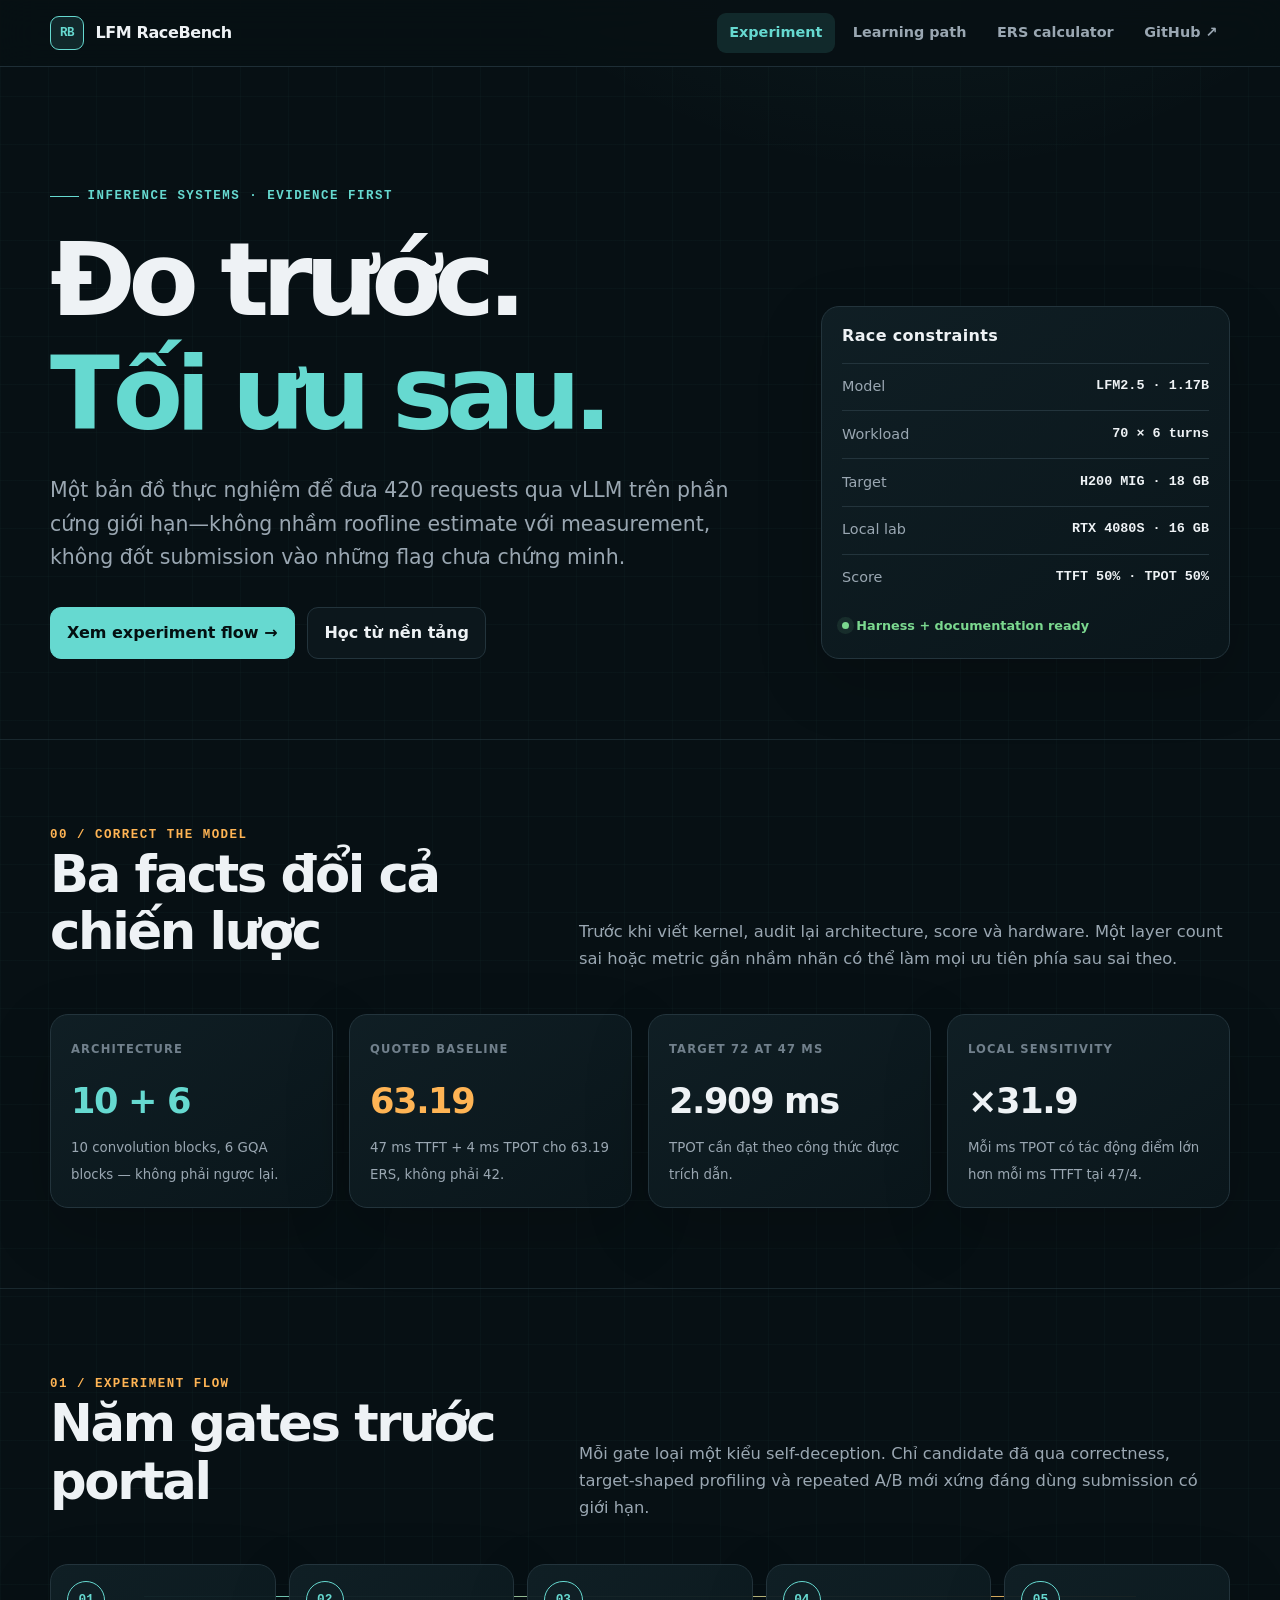
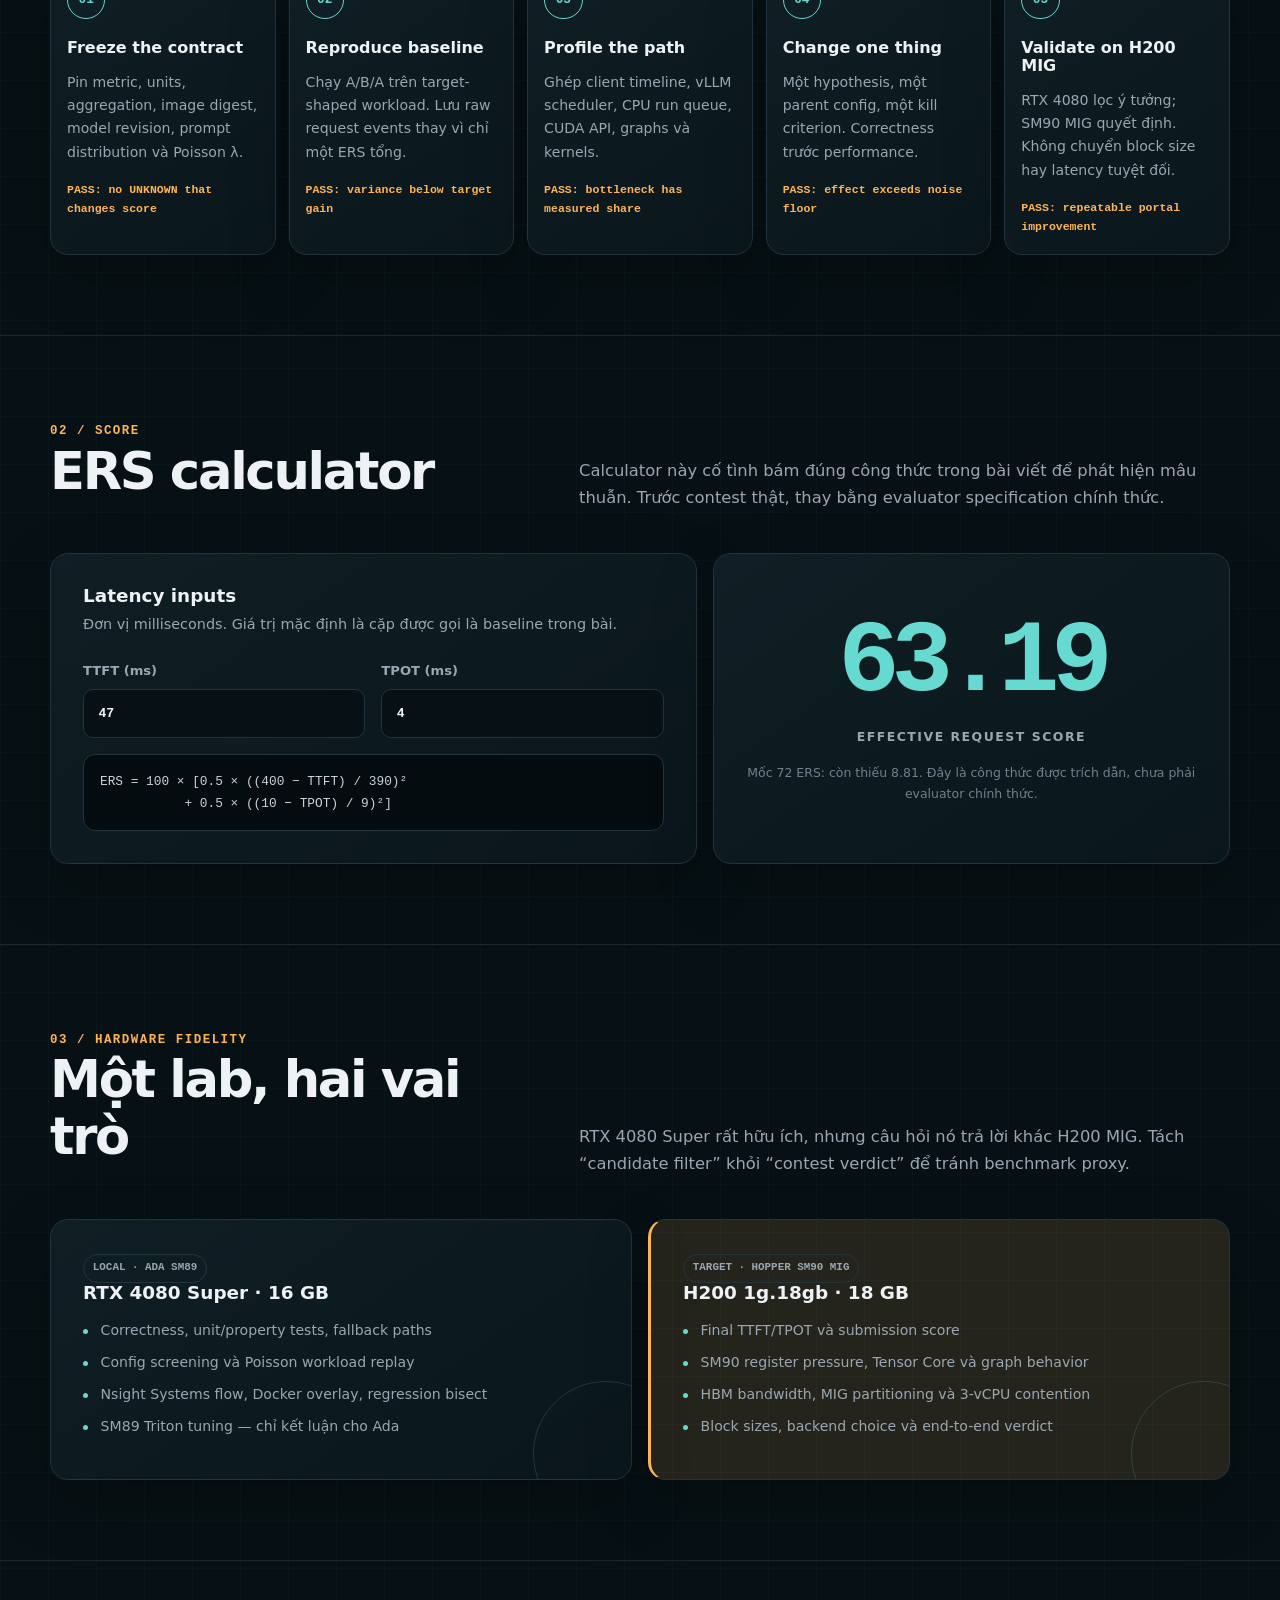
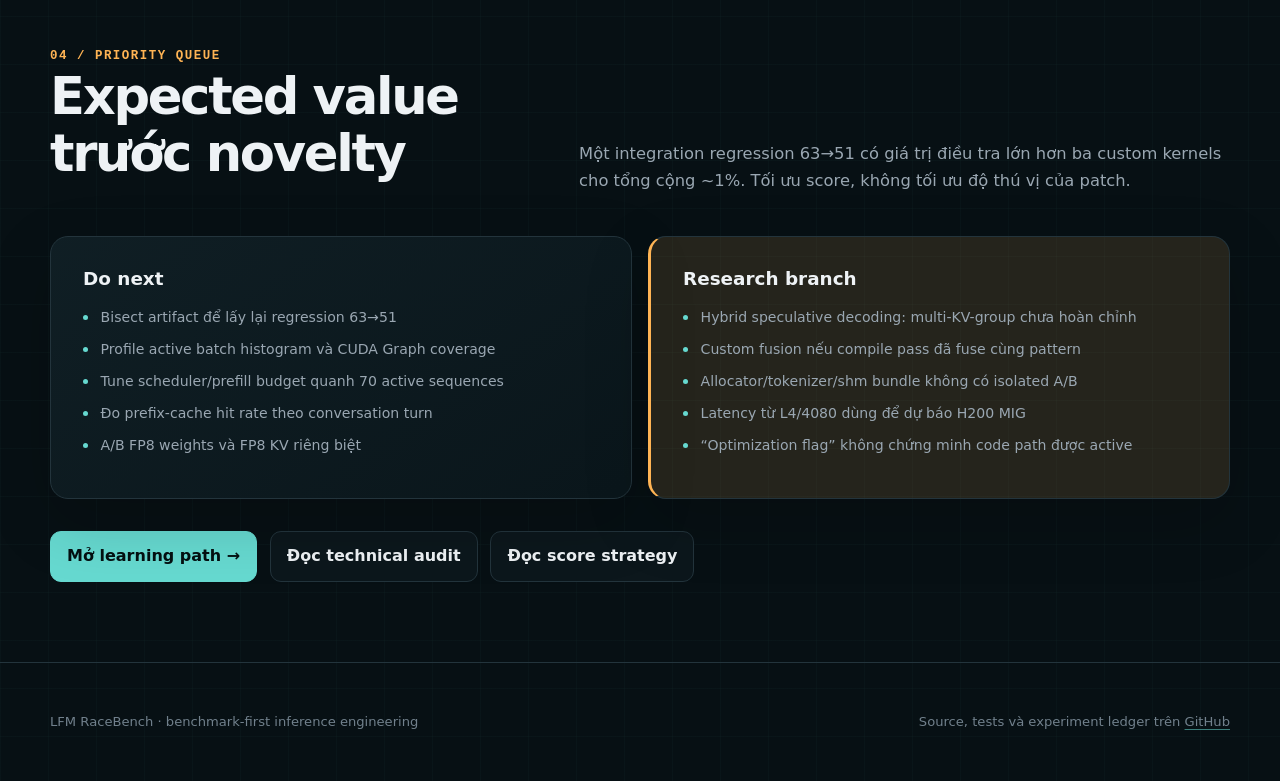
==== docs/index.html @ 21ff7526 "Add experiment and learning GitHub Pages site" ====
<!doctype html>
<html lang="vi">
  <head>
    <meta charset="utf-8">
    <meta name="viewport" content="width=device-width, initial-scale=1">
    <meta name="description" content="Quy trình benchmark-first để tối ưu LFM2.5 inference với vLLM trên RTX 4080 Super và H200 MIG.">
    <meta name="theme-color" content="#071014">
    <title>LFM RaceBench — Experiment flow</title>
    <link rel="stylesheet" href="assets/site.css">
    <script src="assets/site.js" defer></script>
  </head>
  <body>
    <a class="skip-link" href="#content">Đi đến nội dung</a>
    <header class="site-header">
      <nav class="nav shell" aria-label="Điều hướng chính">
        <a class="brand" href="index.html">
          <span class="brand-mark" aria-hidden="true">RB</span>
          <span>LFM RaceBench</span>
        </a>
        <button class="nav-toggle" type="button" data-nav-toggle aria-expanded="false" aria-controls="main-nav" aria-label="Mở menu">☰</button>
        <div class="nav-links" id="main-nav" data-nav-links>
          <a href="index.html" aria-current="page">Experiment</a>
          <a href="learn.html">Learning path</a>
          <a href="#score">ERS calculator</a>
          <a href="https://github.com/buicongnguyen/cuda-vllm-optimize">GitHub ↗</a>
        </div>
      </nav>
    </header>

    <main id="content">
      <section class="hero">
        <div class="shell hero-grid">
          <div>
            <p class="eyebrow">Inference systems · evidence first</p>
            <h1>Đo trước.<br><span>Tối ưu sau.</span></h1>
            <p class="lede">Một bản đồ thực nghiệm để đưa 420 requests qua vLLM trên phần cứng giới hạn—không nhầm roofline estimate với measurement, không đốt submission vào những flag chưa chứng minh.</p>
            <div class="hero-actions">
              <a class="button primary" href="#flow">Xem experiment flow →</a>
              <a class="button" href="learn.html">Học từ nền tảng</a>
            </div>
          </div>
          <aside class="brief-card" aria-label="Tóm tắt bài toán">
            <h2>Race constraints</h2>
            <div class="brief-row"><span>Model</span><strong>LFM2.5 · 1.17B</strong></div>
            <div class="brief-row"><span>Workload</span><strong>70 × 6 turns</strong></div>
            <div class="brief-row"><span>Target</span><strong>H200 MIG · 18 GB</strong></div>
            <div class="brief-row"><span>Local lab</span><strong>RTX 4080S · 16 GB</strong></div>
            <div class="brief-row"><span>Score</span><strong>TTFT 50% · TPOT 50%</strong></div>
            <span class="status">Harness + documentation ready</span>
          </aside>
        </div>
      </section>

      <section class="section" id="facts">
        <div class="shell">
          <div class="section-head">
            <div>
              <span class="section-index">00 / CORRECT THE MODEL</span>
              <h2>Ba facts đổi cả chiến lược</h2>
            </div>
            <p class="section-copy">Trước khi viết kernel, audit lại architecture, score và hardware. Một layer count sai hoặc metric gắn nhầm nhãn có thể làm mọi ưu tiên phía sau sai theo.</p>
          </div>
          <div class="metric-grid reveal">
            <article class="metric-card">
              <span class="label">Architecture</span>
              <strong class="value accent-cyan">10 + 6</strong>
              <small>10 convolution blocks, 6 GQA blocks — không phải ngược lại.</small>
            </article>
            <article class="metric-card">
              <span class="label">Quoted baseline</span>
              <strong class="value accent-amber">63.19</strong>
              <small>47 ms TTFT + 4 ms TPOT cho 63.19 ERS, không phải 42.</small>
            </article>
            <article class="metric-card">
              <span class="label">Target 72 at 47 ms</span>
              <strong class="value">2.909 ms</strong>
              <small>TPOT cần đạt theo công thức được trích dẫn.</small>
            </article>
            <article class="metric-card">
              <span class="label">Local sensitivity</span>
              <strong class="value">×31.9</strong>
              <small>Mỗi ms TPOT có tác động điểm lớn hơn mỗi ms TTFT tại 47/4.</small>
            </article>
          </div>
        </div>
      </section>

      <section class="section" id="flow">
        <div class="shell">
          <div class="section-head">
            <div>
              <span class="section-index">01 / EXPERIMENT FLOW</span>
              <h2>Năm gates trước portal</h2>
            </div>
            <p class="section-copy">Mỗi gate loại một kiểu self-deception. Chỉ candidate đã qua correctness, target-shaped profiling và repeated A/B mới xứng đáng dùng submission có giới hạn.</p>
          </div>
          <div class="flow reveal">
            <article class="flow-card">
              <span class="number">01</span>
              <h3>Freeze the contract</h3>
              <p>Pin metric, units, aggregation, image digest, model revision, prompt distribution và Poisson λ.</p>
              <span class="gate">PASS: no UNKNOWN that changes score</span>
            </article>
            <article class="flow-card">
              <span class="number">02</span>
              <h3>Reproduce baseline</h3>
              <p>Chạy A/B/A trên target-shaped workload. Lưu raw request events thay vì chỉ một ERS tổng.</p>
              <span class="gate">PASS: variance below target gain</span>
            </article>
            <article class="flow-card">
              <span class="number">03</span>
              <h3>Profile the path</h3>
              <p>Ghép client timeline, vLLM scheduler, CPU run queue, CUDA API, graphs và kernels.</p>
              <span class="gate">PASS: bottleneck has measured share</span>
            </article>
            <article class="flow-card">
              <span class="number">04</span>
              <h3>Change one thing</h3>
              <p>Một hypothesis, một parent config, một kill criterion. Correctness trước performance.</p>
              <span class="gate">PASS: effect exceeds noise floor</span>
            </article>
            <article class="flow-card">
              <span class="number">05</span>
              <h3>Validate on H200 MIG</h3>
              <p>RTX 4080 lọc ý tưởng; SM90 MIG quyết định. Không chuyển block size hay latency tuyệt đối.</p>
              <span class="gate">PASS: repeatable portal improvement</span>
            </article>
          </div>
        </div>
      </section>

      <section class="section" id="score">
        <div class="shell">
          <div class="section-head">
            <div>
              <span class="section-index">02 / SCORE</span>
              <h2>ERS calculator</h2>
            </div>
            <p class="section-copy">Calculator này cố tình bám đúng công thức trong bài viết để phát hiện mâu thuẫn. Trước contest thật, thay bằng evaluator specification chính thức.</p>
          </div>
          <div class="calculator reveal">
            <div class="panel">
              <h3>Latency inputs</h3>
              <p class="panel-intro">Đơn vị milliseconds. Giá trị mặc định là cặp được gọi là baseline trong bài.</p>
              <div class="fields">
                <label>TTFT (ms)<input data-ttft type="number" min="0" step="0.01" value="47"></label>
                <label>TPOT (ms)<input data-tpot type="number" min="0" step="0.01" value="4"></label>
              </div>
              <pre class="code-block" aria-label="Công thức ERS">ERS = 100 × [0.5 × ((400 − TTFT) / 390)²
           + 0.5 × ((10 − TPOT) / 9)²]</pre>
            </div>
            <div class="panel score-readout" aria-live="polite">
              <span class="score" data-score>63.19</span>
              <span class="score-label">Effective Request Score</span>
              <p class="score-note" data-score-detail>Mốc 72 ERS: còn thiếu 8.81.</p>
            </div>
          </div>
        </div>
      </section>

      <section class="section" id="hardware">
        <div class="shell">
          <div class="section-head">
            <div>
              <span class="section-index">03 / HARDWARE FIDELITY</span>
              <h2>Một lab, hai vai trò</h2>
            </div>
            <p class="section-copy">RTX 4080 Super rất hữu ích, nhưng câu hỏi nó trả lời khác H200 MIG. Tách “candidate filter” khỏi “contest verdict” để tránh benchmark proxy.</p>
          </div>
          <div class="comparison reveal">
            <article class="panel hardware-card">
              <span class="chip">LOCAL · ADA SM89</span>
              <h3>RTX 4080 Super · 16 GB</h3>
              <ul>
                <li>Correctness, unit/property tests, fallback paths</li>
                <li>Config screening và Poisson workload replay</li>
                <li>Nsight Systems flow, Docker overlay, regression bisect</li>
                <li>SM89 Triton tuning — chỉ kết luận cho Ada</li>
              </ul>
            </article>
            <article class="panel hardware-card warning">
              <span class="chip">TARGET · HOPPER SM90 MIG</span>
              <h3>H200 1g.18gb · 18 GB</h3>
              <ul>
                <li>Final TTFT/TPOT và submission score</li>
                <li>SM90 register pressure, Tensor Core và graph behavior</li>
                <li>HBM bandwidth, MIG partitioning và 3-vCPU contention</li>
                <li>Block sizes, backend choice và end-to-end verdict</li>
              </ul>
            </article>
          </div>
        </div>
      </section>

      <section class="section" id="priorities">
        <div class="shell">
          <div class="section-head">
            <div>
              <span class="section-index">04 / PRIORITY QUEUE</span>
              <h2>Expected value trước novelty</h2>
            </div>
            <p class="section-copy">Một integration regression 63→51 có giá trị điều tra lớn hơn ba custom kernels cho tổng cộng ~1%. Tối ưu score, không tối ưu độ thú vị của patch.</p>
          </div>
          <div class="comparison reveal">
            <article class="panel">
              <h3>Do next</h3>
              <ul class="checklist">
                <li>Bisect artifact để lấy lại regression 63→51</li>
                <li>Profile active batch histogram và CUDA Graph coverage</li>
                <li>Tune scheduler/prefill budget quanh 70 active sequences</li>
                <li>Đo prefix-cache hit rate theo conversation turn</li>
                <li>A/B FP8 weights và FP8 KV riêng biệt</li>
              </ul>
            </article>
            <article class="panel warning">
              <h3>Research branch</h3>
              <ul class="checklist">
                <li>Hybrid speculative decoding: multi-KV-group chưa hoàn chỉnh</li>
                <li>Custom fusion nếu compile pass đã fuse cùng pattern</li>
                <li>Allocator/tokenizer/shm bundle không có isolated A/B</li>
                <li>Latency từ L4/4080 dùng để dự báo H200 MIG</li>
                <li>“Optimization flag” không chứng minh code path được active</li>
              </ul>
            </article>
          </div>
          <div class="hero-actions">
            <a class="button primary" href="learn.html">Mở learning path →</a>
            <a class="button" href="ANALYSIS.vi.md">Đọc technical audit</a>
            <a class="button" href="SCORE_STRATEGY.vi.md">Đọc score strategy</a>
          </div>
        </div>
      </section>
    </main>

    <footer class="footer">
      <div class="shell footer-grid">
        <span>LFM RaceBench · benchmark-first inference engineering</span>
        <span>Source, tests và experiment ledger trên <a href="https://github.com/buicongnguyen/cuda-vllm-optimize">GitHub</a></span>
      </div>
    </footer>
  </body>
</html>
---- docs/assets/site.css ----
:root {
  color-scheme: dark;
  --ink: #eef2f5;
  --muted: #9aa7b2;
  --subtle: #71808c;
  --bg: #071014;
  --panel: #0c171c;
  --panel-strong: #101f25;
  --line: #23343c;
  --cyan: #66d9d0;
  --cyan-soft: rgba(102, 217, 208, 0.12);
  --amber: #ffb454;
  --amber-soft: rgba(255, 180, 84, 0.12);
  --red: #ff756d;
  --green: #7bd88f;
  --content: 1180px;
  --radius: 18px;
  font-family: Inter, ui-sans-serif, system-ui, -apple-system, BlinkMacSystemFont, "Segoe UI", sans-serif;
}

* {
  box-sizing: border-box;
}

html {
  scroll-behavior: smooth;
}

body {
  margin: 0;
  min-width: 320px;
  background:
    linear-gradient(rgba(102, 217, 208, 0.025) 1px, transparent 1px),
    linear-gradient(90deg, rgba(102, 217, 208, 0.025) 1px, transparent 1px),
    radial-gradient(circle at 72% -10%, rgba(102, 217, 208, 0.11), transparent 36rem),
    var(--bg);
  background-size: 48px 48px, 48px 48px, auto, auto;
  color: var(--ink);
  line-height: 1.65;
}

a {
  color: inherit;
  text-decoration-color: rgba(102, 217, 208, 0.55);
  text-underline-offset: 0.22em;
}

a:hover {
  color: var(--cyan);
}

button,
input {
  font: inherit;
}

.skip-link {
  position: fixed;
  z-index: 100;
  top: 0.75rem;
  left: 0.75rem;
  padding: 0.65rem 0.9rem;
  border-radius: 8px;
  background: var(--ink);
  color: var(--bg);
  transform: translateY(-180%);
  transition: transform 160ms ease;
}

.skip-link:focus {
  transform: translateY(0);
}

.shell {
  width: min(calc(100% - 2rem), var(--content));
  margin-inline: auto;
}

.site-header {
  position: sticky;
  z-index: 20;
  top: 0;
  border-bottom: 1px solid rgba(35, 52, 60, 0.85);
  background: rgba(7, 16, 20, 0.88);
  backdrop-filter: blur(18px);
}

.nav {
  display: flex;
  min-height: 66px;
  align-items: center;
  justify-content: space-between;
  gap: 1.5rem;
}

.brand {
  display: inline-flex;
  align-items: center;
  gap: 0.72rem;
  color: var(--ink);
  font-weight: 760;
  letter-spacing: -0.025em;
  text-decoration: none;
}

.brand-mark {
  display: grid;
  width: 34px;
  height: 34px;
  place-items: center;
  border: 1px solid var(--cyan);
  border-radius: 9px;
  background: var(--cyan-soft);
  color: var(--cyan);
  font-family: "SFMono-Regular", Consolas, "Liberation Mono", monospace;
  font-size: 0.78rem;
}

.nav-links {
  display: flex;
  align-items: center;
  gap: 0.35rem;
}

.nav-links a {
  padding: 0.52rem 0.78rem;
  border-radius: 9px;
  color: var(--muted);
  font-size: 0.9rem;
  font-weight: 650;
  text-decoration: none;
}

.nav-links a:hover,
.nav-links a[aria-current="page"] {
  background: var(--cyan-soft);
  color: var(--cyan);
}

.nav-toggle {
  display: none;
  width: 42px;
  height: 42px;
  border: 1px solid var(--line);
  border-radius: 10px;
  background: var(--panel);
  color: var(--ink);
}

.hero {
  padding: 7rem 0 5rem;
}

.hero-grid {
  display: grid;
  grid-template-columns: minmax(0, 1.25fr) minmax(300px, 0.75fr);
  align-items: end;
  gap: clamp(2rem, 7vw, 7rem);
}

.eyebrow {
  display: inline-flex;
  align-items: center;
  gap: 0.55rem;
  margin: 0 0 1rem;
  color: var(--cyan);
  font-family: "SFMono-Regular", Consolas, "Liberation Mono", monospace;
  font-size: 0.78rem;
  font-weight: 700;
  letter-spacing: 0.12em;
  text-transform: uppercase;
}

.eyebrow::before {
  width: 1.8rem;
  height: 1px;
  background: currentColor;
  content: "";
}

h1,
h2,
h3 {
  margin-top: 0;
  line-height: 1.12;
}

h1 {
  max-width: 830px;
  margin-bottom: 1.35rem;
  font-size: clamp(3rem, 8vw, 6.5rem);
  letter-spacing: -0.07em;
}

.hero h1 span {
  color: var(--cyan);
}

.lede {
  max-width: 720px;
  margin: 0;
  color: var(--muted);
  font-size: clamp(1.05rem, 2vw, 1.28rem);
}

.hero-actions {
  display: flex;
  flex-wrap: wrap;
  gap: 0.8rem;
  margin-top: 2rem;
}

.button {
  display: inline-flex;
  min-height: 44px;
  align-items: center;
  justify-content: center;
  gap: 0.5rem;
  padding: 0.72rem 1rem;
  border: 1px solid var(--line);
  border-radius: 11px;
  background: var(--panel);
  color: var(--ink);
  font-weight: 700;
  text-decoration: none;
}

.button.primary {
  border-color: var(--cyan);
  background: var(--cyan);
  color: #041011;
}

.button:hover {
  border-color: var(--cyan);
  color: var(--cyan);
}

.button.primary:hover {
  background: #8ce9e1;
  color: #041011;
}

.brief-card,
.panel,
.metric-card,
.lesson,
.flow-card,
.term-card {
  border: 1px solid var(--line);
  border-radius: var(--radius);
  background: linear-gradient(145deg, rgba(16, 31, 37, 0.96), rgba(10, 22, 27, 0.96));
  box-shadow: 0 22px 65px rgba(0, 0, 0, 0.18);
}

.brief-card {
  padding: 1.25rem;
}

.brief-card h2 {
  margin-bottom: 1.1rem;
  font-size: 1rem;
  letter-spacing: 0.02em;
}

.brief-row {
  display: grid;
  grid-template-columns: 1fr auto;
  gap: 1rem;
  padding: 0.72rem 0;
  border-top: 1px solid var(--line);
  color: var(--muted);
  font-size: 0.9rem;
}

.brief-row strong {
  color: var(--ink);
  font-family: "SFMono-Regular", Consolas, "Liberation Mono", monospace;
  font-size: 0.84rem;
  font-weight: 650;
}

.status {
  display: inline-flex;
  align-items: center;
  gap: 0.45rem;
  margin-top: 0.85rem;
  color: var(--green);
  font-size: 0.8rem;
  font-weight: 700;
}

.status::before {
  width: 7px;
  height: 7px;
  border-radius: 999px;
  background: currentColor;
  box-shadow: 0 0 0 5px rgba(123, 216, 143, 0.1);
  content: "";
}

section {
  scroll-margin-top: 88px;
}

.section {
  padding: 5rem 0;
  border-top: 1px solid rgba(35, 52, 60, 0.68);
}

.section-head {
  display: grid;
  grid-template-columns: minmax(0, 0.85fr) minmax(300px, 1.15fr);
  gap: 3rem;
  margin-bottom: 2.6rem;
}

.section-index {
  color: var(--amber);
  font-family: "SFMono-Regular", Consolas, "Liberation Mono", monospace;
  font-size: 0.78rem;
  font-weight: 700;
  letter-spacing: 0.12em;
}

.section h2 {
  margin-bottom: 0.75rem;
  font-size: clamp(2rem, 4vw, 3.5rem);
  letter-spacing: -0.045em;
}

.section-copy {
  align-self: end;
  margin: 0;
  color: var(--muted);
  font-size: 1.02rem;
}

.metric-grid {
  display: grid;
  grid-template-columns: repeat(4, minmax(0, 1fr));
  gap: 1rem;
}

.metric-card {
  padding: 1.25rem;
}

.metric-card .label {
  color: var(--subtle);
  font-size: 0.72rem;
  font-weight: 800;
  letter-spacing: 0.1em;
  text-transform: uppercase;
}

.metric-card .value {
  display: block;
  margin: 0.65rem 0 0.25rem;
  color: var(--ink);
  font-size: clamp(1.5rem, 3vw, 2.2rem);
  font-weight: 780;
  letter-spacing: -0.04em;
}

.metric-card small {
  color: var(--muted);
}

.accent-cyan {
  color: var(--cyan) !important;
}

.accent-amber {
  color: var(--amber) !important;
}

.flow {
  position: relative;
  display: grid;
  grid-template-columns: repeat(5, minmax(0, 1fr));
  gap: 0.8rem;
}

.flow::before {
  position: absolute;
  z-index: -1;
  top: 2.05rem;
  right: 8%;
  left: 8%;
  height: 1px;
  background: linear-gradient(90deg, var(--cyan), var(--amber));
  content: "";
}

.flow-card {
  position: relative;
  min-height: 240px;
  padding: 1rem;
}

.flow-card .number,
.lesson-number {
  display: grid;
  width: 2.4rem;
  height: 2.4rem;
  place-items: center;
  border: 1px solid var(--cyan);
  border-radius: 999px;
  background: var(--panel-strong);
  color: var(--cyan);
  font-family: "SFMono-Regular", Consolas, "Liberation Mono", monospace;
  font-size: 0.8rem;
  font-weight: 800;
}

.flow-card h3 {
  margin: 1.25rem 0 0.75rem;
  font-size: 1rem;
}

.flow-card p,
.lesson p,
.term-card p {
  margin-bottom: 0;
  color: var(--muted);
  font-size: 0.88rem;
}

.flow-card .gate {
  display: inline-block;
  margin-top: 1rem;
  color: var(--amber);
  font-family: "SFMono-Regular", Consolas, "Liberation Mono", monospace;
  font-size: 0.72rem;
  font-weight: 700;
}

.calculator {
  display: grid;
  grid-template-columns: minmax(0, 1fr) minmax(320px, 0.8fr);
  gap: 1rem;
}

.panel {
  padding: clamp(1.2rem, 3vw, 2rem);
}

.panel h3 {
  margin-bottom: 0.35rem;
  font-size: 1.15rem;
}

.panel-intro {
  margin: 0 0 1.5rem;
  color: var(--muted);
  font-size: 0.9rem;
}

.fields {
  display: grid;
  grid-template-columns: repeat(2, minmax(0, 1fr));
  gap: 1rem;
}

label {
  display: grid;
  gap: 0.45rem;
  color: var(--muted);
  font-size: 0.82rem;
  font-weight: 700;
}

input[type="number"] {
  width: 100%;
  padding: 0.8rem 0.9rem;
  border: 1px solid var(--line);
  border-radius: 10px;
  outline: none;
  background: #071115;
  color: var(--ink);
  font-family: "SFMono-Regular", Consolas, "Liberation Mono", monospace;
}

input[type="number"]:focus {
  border-color: var(--cyan);
  box-shadow: 0 0 0 3px var(--cyan-soft);
}

.score-readout {
  display: grid;
  min-height: 100%;
  align-content: center;
  text-align: center;
}

.score-readout .score {
  color: var(--cyan);
  font-family: "SFMono-Regular", Consolas, "Liberation Mono", monospace;
  font-size: clamp(4rem, 8vw, 7rem);
  font-weight: 800;
  letter-spacing: -0.08em;
  line-height: 1;
}

.score-readout .score-label {
  margin-top: 0.75rem;
  color: var(--muted);
  font-size: 0.78rem;
  font-weight: 800;
  letter-spacing: 0.12em;
  text-transform: uppercase;
}

.score-note {
  max-width: 30rem;
  margin: 1rem auto 0;
  color: var(--subtle);
  font-size: 0.78rem;
}

.comparison {
  display: grid;
  grid-template-columns: repeat(2, minmax(0, 1fr));
  gap: 1rem;
}

.hardware-card {
  position: relative;
  overflow: hidden;
}

.hardware-card::after {
  position: absolute;
  right: -3rem;
  bottom: -3rem;
  width: 9rem;
  height: 9rem;
  border: 1px solid rgba(102, 217, 208, 0.18);
  border-radius: 50%;
  content: "";
}

.chip {
  display: inline-flex;
  padding: 0.28rem 0.55rem;
  border: 1px solid var(--line);
  border-radius: 999px;
  color: var(--muted);
  font-family: "SFMono-Regular", Consolas, "Liberation Mono", monospace;
  font-size: 0.68rem;
  font-weight: 700;
}

.hardware-card ul,
.lesson ul,
.checklist {
  margin: 1rem 0 0;
  padding: 0;
  list-style: none;
}

.hardware-card li,
.lesson li,
.checklist li {
  position: relative;
  margin: 0.55rem 0;
  padding-left: 1.1rem;
  color: var(--muted);
  font-size: 0.88rem;
}

.hardware-card li::before,
.lesson li::before,
.checklist li::before {
  position: absolute;
  top: 0.68em;
  left: 0;
  width: 5px;
  height: 5px;
  border-radius: 50%;
  background: var(--cyan);
  content: "";
}

.warning {
  border-left: 3px solid var(--amber);
  background: var(--amber-soft);
}

.mono {
  font-family: "SFMono-Regular", Consolas, "Liberation Mono", monospace;
}

.code-block {
  overflow-x: auto;
  margin: 1rem 0 0;
  padding: 1rem;
  border: 1px solid var(--line);
  border-radius: 12px;
  background: #050c0f;
  color: #c7d3da;
  font-family: "SFMono-Regular", Consolas, "Liberation Mono", monospace;
  font-size: 0.8rem;
  white-space: pre;
}

.learning-hero {
  padding-bottom: 3.5rem;
}

.learning-hero h1 {
  max-width: 1000px;
  font-size: clamp(2.8rem, 7vw, 5.5rem);
}

.path-legend {
  display: flex;
  flex-wrap: wrap;
  gap: 0.7rem;
  margin-top: 2rem;
}

.path-legend span {
  padding: 0.38rem 0.65rem;
  border: 1px solid var(--line);
  border-radius: 999px;
  color: var(--muted);
  font-size: 0.74rem;
  font-weight: 700;
}

.learning-layout {
  display: grid;
  grid-template-columns: 245px minmax(0, 1fr);
  gap: 2.4rem;
  align-items: start;
}

.toc {
  position: sticky;
  top: 92px;
  padding: 1rem;
  border: 1px solid var(--line);
  border-radius: 14px;
  background: rgba(12, 23, 28, 0.88);
}

.toc strong {
  display: block;
  margin-bottom: 0.65rem;
  color: var(--subtle);
  font-size: 0.7rem;
  letter-spacing: 0.12em;
  text-transform: uppercase;
}

.toc a {
  display: block;
  padding: 0.45rem 0.55rem;
  border-radius: 8px;
  color: var(--muted);
  font-size: 0.8rem;
  font-weight: 650;
  text-decoration: none;
}

.toc a:hover,
.toc a.active {
  background: var(--cyan-soft);
  color: var(--cyan);
}

.lesson-list {
  display: grid;
  gap: 1rem;
}

.lesson {
  display: grid;
  grid-template-columns: 52px minmax(0, 1fr);
  gap: 1rem;
  padding: clamp(1.1rem, 3vw, 1.7rem);
  scroll-margin-top: 92px;
}

.lesson h2 {
  margin-bottom: 0.55rem;
  font-size: clamp(1.35rem, 3vw, 2rem);
  letter-spacing: -0.03em;
}

.lesson .time {
  display: inline-block;
  margin-bottom: 0.75rem;
  color: var(--amber);
  font-family: "SFMono-Regular", Consolas, "Liberation Mono", monospace;
  font-size: 0.7rem;
  font-weight: 700;
}

.lesson-grid,
.term-grid {
  display: grid;
  grid-template-columns: repeat(2, minmax(0, 1fr));
  gap: 0.8rem;
  margin-top: 1rem;
}

.term-card {
  padding: 1rem;
  background: rgba(7, 16, 20, 0.55);
  box-shadow: none;
}

.term-card h3 {
  margin: 0;
  color: var(--cyan);
  font-family: "SFMono-Regular", Consolas, "Liberation Mono", monospace;
  font-size: 0.84rem;
}

.term-card p {
  margin-top: 0.45rem;
}

.lesson-gate {
  margin-top: 1.1rem;
  padding: 0.8rem 1rem;
  border-left: 2px solid var(--green);
  background: rgba(123, 216, 143, 0.08);
  color: #b9dec1;
  font-size: 0.82rem;
}

.footer {
  padding: 3rem 0;
  border-top: 1px solid var(--line);
  color: var(--subtle);
  font-size: 0.82rem;
}

.footer-grid {
  display: flex;
  align-items: center;
  justify-content: space-between;
  gap: 1rem;
}

.reveal {
  opacity: 0;
  transform: translateY(12px);
  transition: opacity 480ms ease, transform 480ms ease;
}

.reveal.visible {
  opacity: 1;
  transform: translateY(0);
}

@media (prefers-reduced-motion: reduce) {
  html {
    scroll-behavior: auto;
  }

  .reveal {
    opacity: 1;
    transform: none;
    transition: none;
  }
}

@media (max-width: 940px) {
  .hero-grid,
  .section-head,
  .calculator,
  .learning-layout {
    grid-template-columns: 1fr;
  }

  .hero {
    padding-top: 5rem;
  }

  .brief-card {
    max-width: 620px;
  }

  .metric-grid {
    grid-template-columns: repeat(2, minmax(0, 1fr));
  }

  .flow {
    grid-template-columns: repeat(2, minmax(0, 1fr));
  }

  .flow::before {
    display: none;
  }

  .toc {
    position: static;
    display: grid;
    grid-template-columns: repeat(3, minmax(0, 1fr));
  }

  .toc strong {
    grid-column: 1 / -1;
  }
}

@media (max-width: 680px) {
  .shell {
    width: min(calc(100% - 1.2rem), var(--content));
  }

  .nav-toggle {
    display: grid;
    place-items: center;
  }

  .nav-links {
    position: absolute;
    top: 58px;
    right: 0.6rem;
    left: 0.6rem;
    display: none;
    padding: 0.6rem;
    border: 1px solid var(--line);
    border-radius: 12px;
    background: var(--panel);
    box-shadow: 0 20px 45px rgba(0, 0, 0, 0.35);
  }

  .nav-links.open {
    display: grid;
  }

  h1 {
    font-size: clamp(2.7rem, 15vw, 4.5rem);
  }

  .hero {
    padding: 4rem 0 3.5rem;
  }

  .section {
    padding: 3.5rem 0;
  }

  .metric-grid,
  .flow,
  .comparison,
  .fields,
  .lesson-grid,
  .term-grid,
  .toc {
    grid-template-columns: 1fr;
  }

  .flow-card {
    min-height: auto;
  }

  .lesson {
    grid-template-columns: 1fr;
  }

  .footer-grid {
    align-items: flex-start;
    flex-direction: column;
  }
}
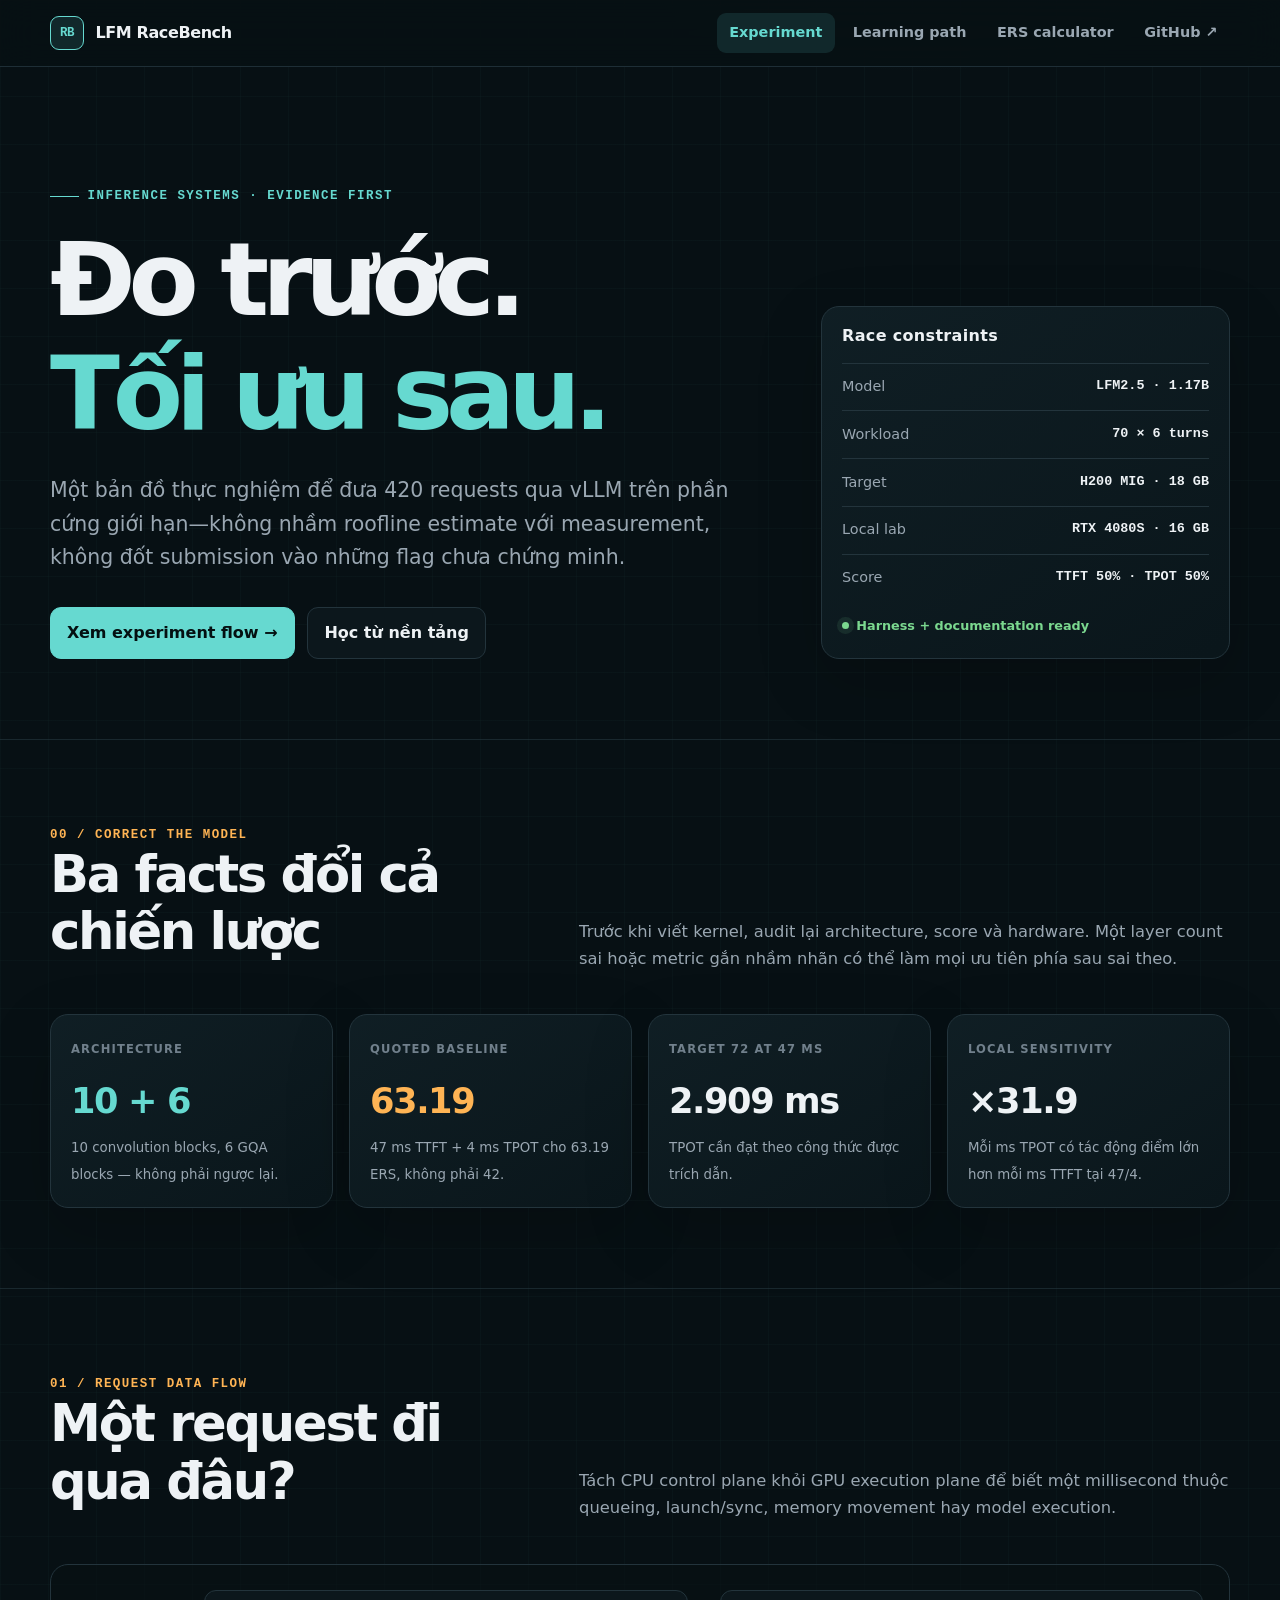
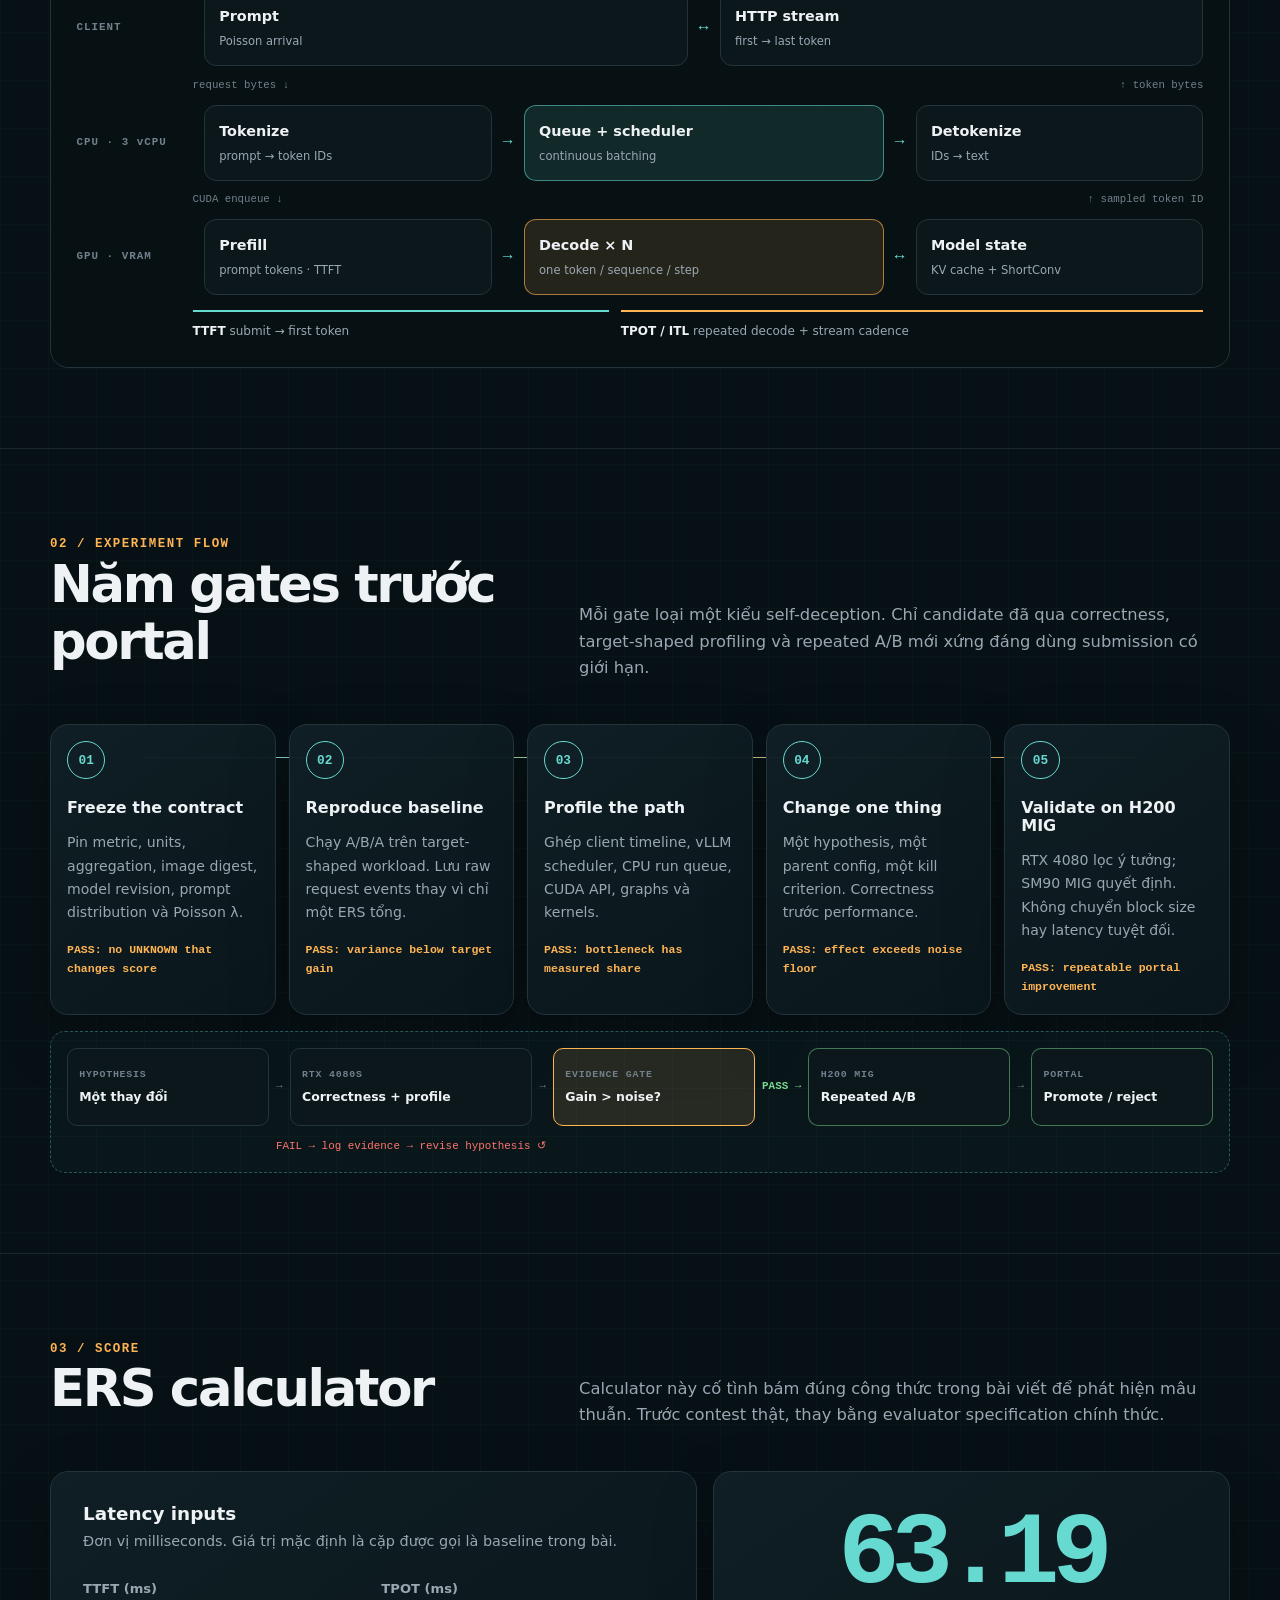
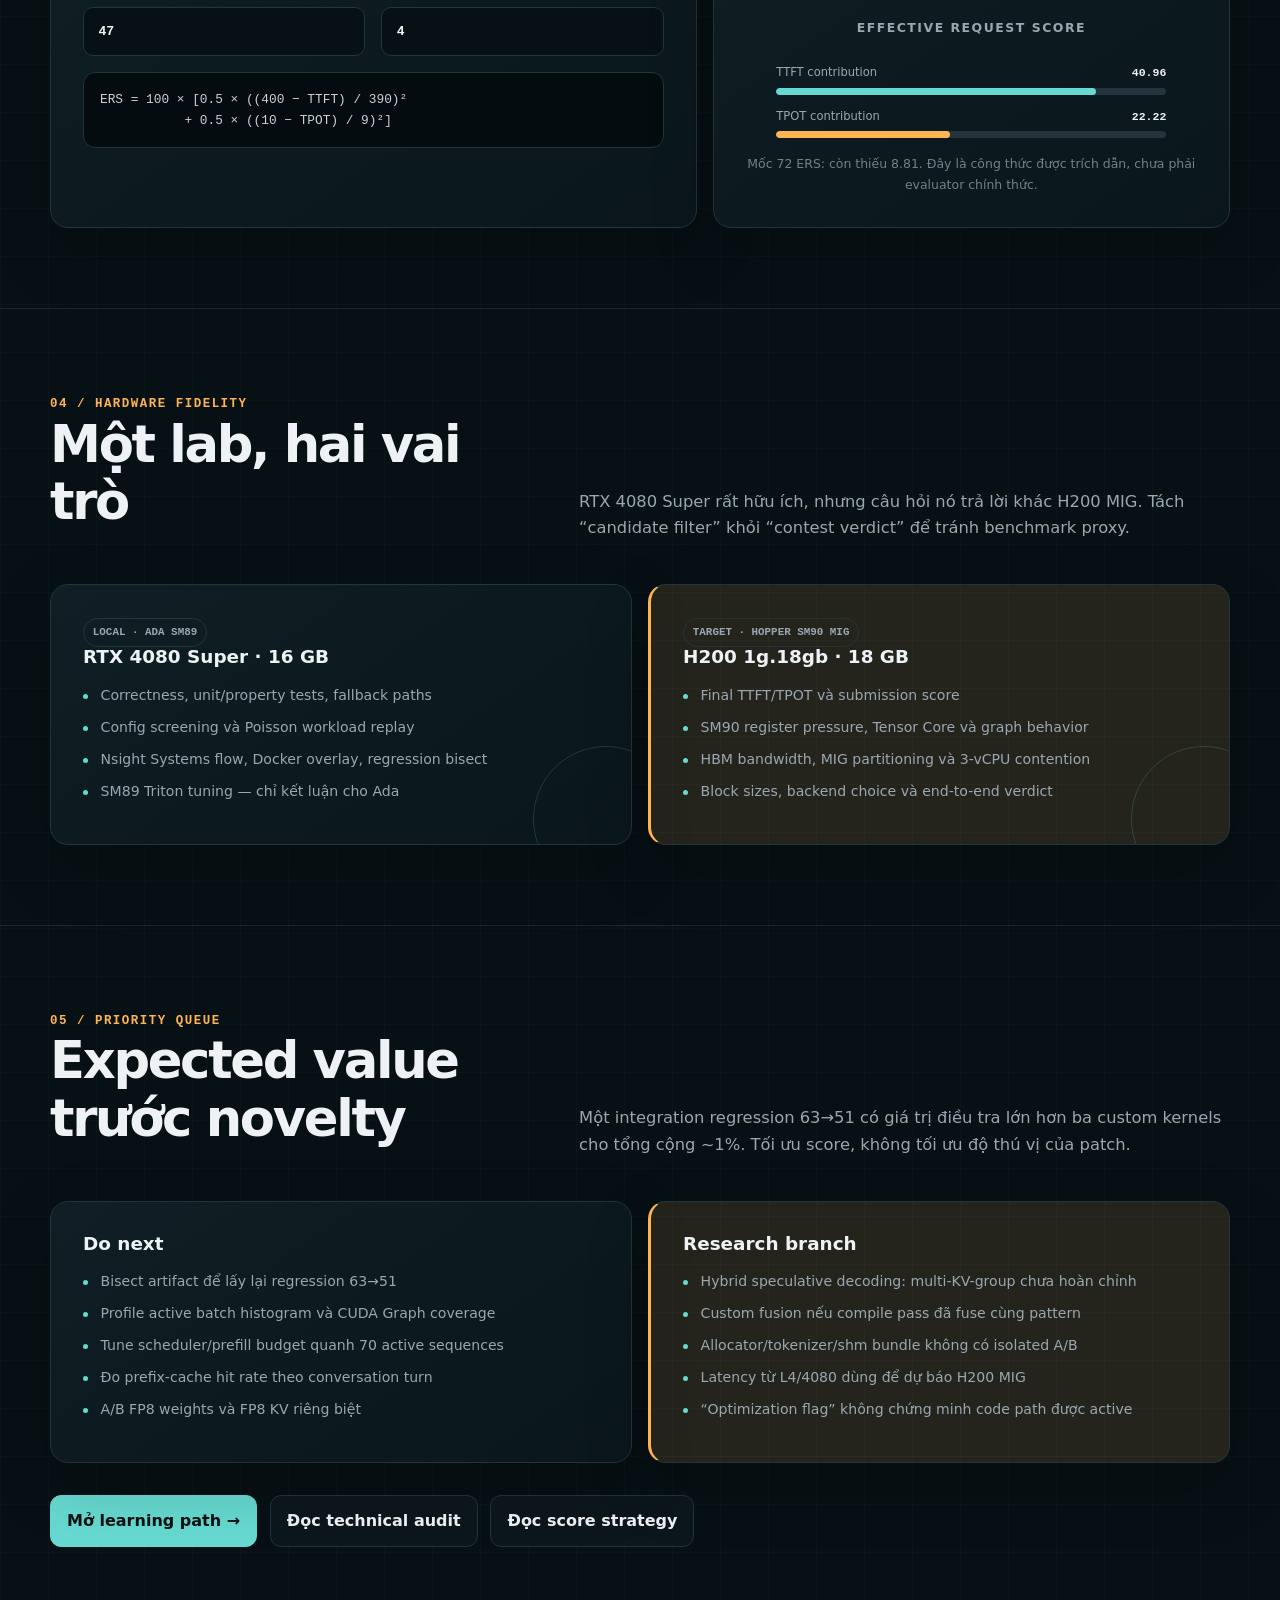
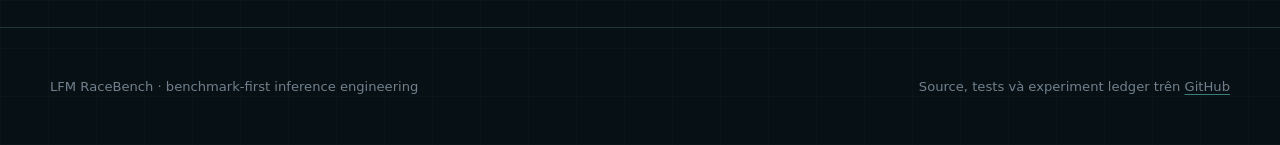
==== commit 799ff98e: "Add system and learning flow visualizations" ====
--- a/docs/index.html
+++ b/docs/index.html
@@ -85,11 +85,53 @@
         </div>
       </section>
 
+      <section class="section" id="dataflow">
+        <div class="shell">
+          <div class="section-head">
+            <div>
+              <span class="section-index">01 / REQUEST DATA FLOW</span>
+              <h2>Một request đi qua đâu?</h2>
+            </div>
+            <p class="section-copy">Tách CPU control plane khỏi GPU execution plane để biết một millisecond thuộc queueing, launch/sync, memory movement hay model execution.</p>
+          </div>
+          <div class="system-flow reveal" role="img" aria-label="Luồng request từ client qua CPU frontend, vLLM scheduler, GPU prefill và decode, rồi quay về CPU để stream token">
+            <div class="system-lane client-lane">
+              <span class="lane-label">CLIENT</span>
+              <div class="system-node"><strong>Prompt</strong><small>Poisson arrival</small></div>
+              <span class="system-arrow client-return" aria-hidden="true">↔</span>
+              <div class="system-node"><strong>HTTP stream</strong><small>first → last token</small></div>
+            </div>
+            <div class="lane-transfer down"><span>request bytes ↓</span><span>↑ token bytes</span></div>
+            <div class="system-lane cpu-lane">
+              <span class="lane-label">CPU · 3 vCPU</span>
+              <div class="system-node"><strong>Tokenize</strong><small>prompt → token IDs</small></div>
+              <span class="system-arrow" aria-hidden="true">→</span>
+              <div class="system-node emphasis"><strong>Queue + scheduler</strong><small>continuous batching</small></div>
+              <span class="system-arrow" aria-hidden="true">→</span>
+              <div class="system-node"><strong>Detokenize</strong><small>IDs → text</small></div>
+            </div>
+            <div class="lane-transfer"><span>CUDA enqueue ↓</span><span>↑ sampled token ID</span></div>
+            <div class="system-lane gpu-lane">
+              <span class="lane-label">GPU · VRAM</span>
+              <div class="system-node"><strong>Prefill</strong><small>prompt tokens · TTFT</small></div>
+              <span class="system-arrow" aria-hidden="true">→</span>
+              <div class="system-node hot"><strong>Decode × N</strong><small>one token / sequence / step</small></div>
+              <span class="system-arrow" aria-hidden="true">↔</span>
+              <div class="system-node"><strong>Model state</strong><small>KV cache + ShortConv</small></div>
+            </div>
+            <div class="metric-rail" aria-hidden="true">
+              <span><b>TTFT</b> submit → first token</span>
+              <span><b>TPOT / ITL</b> repeated decode + stream cadence</span>
+            </div>
+          </div>
+        </div>
+      </section>
+
       <section class="section" id="flow">
         <div class="shell">
           <div class="section-head">
             <div>
-              <span class="section-index">01 / EXPERIMENT FLOW</span>
+              <span class="section-index">02 / EXPERIMENT FLOW</span>
               <h2>Năm gates trước portal</h2>
             </div>
             <p class="section-copy">Mỗi gate loại một kiểu self-deception. Chỉ candidate đã qua correctness, target-shaped profiling và repeated A/B mới xứng đáng dùng submission có giới hạn.</p>
@@ -126,6 +168,18 @@
               <span class="gate">PASS: repeatable portal improvement</span>
             </article>
           </div>
+          <div class="decision-map reveal" aria-label="Vòng lặp ra quyết định cho mỗi tối ưu">
+            <div class="decision-node hypothesis"><span>HYPOTHESIS</span><strong>Một thay đổi</strong></div>
+            <span class="decision-arrow" aria-hidden="true">→</span>
+            <div class="decision-node local"><span>RTX 4080S</span><strong>Correctness + profile</strong></div>
+            <span class="decision-arrow" aria-hidden="true">→</span>
+            <div class="decision-node gate-node"><span>EVIDENCE GATE</span><strong>Gain &gt; noise?</strong></div>
+            <span class="decision-arrow pass" aria-hidden="true">PASS →</span>
+            <div class="decision-node target"><span>H200 MIG</span><strong>Repeated A/B</strong></div>
+            <span class="decision-arrow" aria-hidden="true">→</span>
+            <div class="decision-node portal"><span>PORTAL</span><strong>Promote / reject</strong></div>
+            <div class="reject-loop"><span>FAIL → log evidence → revise hypothesis ↺</span></div>
+          </div>
         </div>
       </section>
 
@@ -133,7 +187,7 @@
         <div class="shell">
           <div class="section-head">
             <div>
-              <span class="section-index">02 / SCORE</span>
+              <span class="section-index">03 / SCORE</span>
               <h2>ERS calculator</h2>
             </div>
             <p class="section-copy">Calculator này cố tình bám đúng công thức trong bài viết để phát hiện mâu thuẫn. Trước contest thật, thay bằng evaluator specification chính thức.</p>
@@ -152,6 +206,16 @@
             <div class="panel score-readout" aria-live="polite">
               <span class="score" data-score>63.19</span>
               <span class="score-label">Effective Request Score</span>
+              <div class="score-components" aria-label="Phân rã đóng góp ERS theo TTFT và TPOT">
+                <div class="score-component">
+                  <div><span>TTFT contribution</span><strong data-ttft-contribution>40.96</strong></div>
+                  <span class="component-track"><span data-ttft-bar></span></span>
+                </div>
+                <div class="score-component tpot-component">
+                  <div><span>TPOT contribution</span><strong data-tpot-contribution>22.22</strong></div>
+                  <span class="component-track"><span data-tpot-bar></span></span>
+                </div>
+              </div>
               <p class="score-note" data-score-detail>Mốc 72 ERS: còn thiếu 8.81.</p>
             </div>
           </div>
@@ -162,7 +226,7 @@
         <div class="shell">
           <div class="section-head">
             <div>
-              <span class="section-index">03 / HARDWARE FIDELITY</span>
+              <span class="section-index">04 / HARDWARE FIDELITY</span>
               <h2>Một lab, hai vai trò</h2>
             </div>
             <p class="section-copy">RTX 4080 Super rất hữu ích, nhưng câu hỏi nó trả lời khác H200 MIG. Tách “candidate filter” khỏi “contest verdict” để tránh benchmark proxy.</p>
@@ -196,7 +260,7 @@
         <div class="shell">
           <div class="section-head">
             <div>
-              <span class="section-index">04 / PRIORITY QUEUE</span>
+              <span class="section-index">05 / PRIORITY QUEUE</span>
               <h2>Expected value trước novelty</h2>
             </div>
             <p class="section-copy">Một integration regression 63→51 có giá trị điều tra lớn hơn ba custom kernels cho tổng cộng ~1%. Tối ưu score, không tối ưu độ thú vị của patch.</p>
--- a/docs/assets/site.css
+++ b/docs/assets/site.css
@@ -375,6 +375,105 @@
   color: var(--amber) !important;
 }
 
+.system-flow {
+  display: grid;
+  gap: 0.65rem;
+  padding: clamp(1rem, 3vw, 1.6rem);
+  border: 1px solid var(--line);
+  border-radius: var(--radius);
+  background: rgba(7, 16, 20, 0.58);
+}
+
+.system-lane {
+  display: grid;
+  grid-template-columns: 116px minmax(0, 1fr) auto minmax(0, 1.25fr) auto minmax(0, 1fr);
+  align-items: stretch;
+  gap: 0.7rem;
+}
+
+.client-lane {
+  grid-template-columns: 116px minmax(0, 1fr) auto minmax(0, 1fr);
+}
+
+.lane-label {
+  display: flex;
+  align-items: center;
+  color: var(--subtle);
+  font-family: "SFMono-Regular", Consolas, "Liberation Mono", monospace;
+  font-size: 0.68rem;
+  font-weight: 800;
+  letter-spacing: 0.09em;
+}
+
+.system-node {
+  display: grid;
+  min-height: 76px;
+  align-content: center;
+  gap: 0.2rem;
+  padding: 0.8rem 0.9rem;
+  border: 1px solid var(--line);
+  border-radius: 12px;
+  background: var(--panel);
+}
+
+.system-node strong {
+  font-size: 0.9rem;
+}
+
+.system-node small {
+  color: var(--muted);
+  font-size: 0.72rem;
+}
+
+.system-node.emphasis {
+  border-color: rgba(102, 217, 208, 0.55);
+  background: var(--cyan-soft);
+}
+
+.system-node.hot {
+  border-color: rgba(255, 180, 84, 0.62);
+  background: var(--amber-soft);
+}
+
+.system-arrow {
+  display: grid;
+  place-items: center;
+  color: var(--cyan);
+  font-family: "SFMono-Regular", Consolas, "Liberation Mono", monospace;
+  font-weight: 800;
+}
+
+.lane-transfer {
+  display: flex;
+  justify-content: space-between;
+  padding-left: 116px;
+  color: var(--subtle);
+  font-family: "SFMono-Regular", Consolas, "Liberation Mono", monospace;
+  font-size: 0.67rem;
+}
+
+.metric-rail {
+  display: grid;
+  grid-template-columns: 1fr 1.4fr;
+  gap: 0.75rem;
+  margin: 0.3rem 0 0 116px;
+}
+
+.metric-rail span {
+  padding-top: 0.6rem;
+  border-top: 2px solid var(--cyan);
+  color: var(--muted);
+  font-size: 0.75rem;
+}
+
+.metric-rail span:last-child {
+  border-color: var(--amber);
+}
+
+.metric-rail b {
+  color: var(--ink);
+}
+
 .flow {
   position: relative;
   display: grid;
@@ -436,6 +535,73 @@
   font-weight: 700;
 }
 
+.decision-map {
+  position: relative;
+  display: grid;
+  grid-template-columns: minmax(120px, 1fr) auto minmax(150px, 1.2fr) auto minmax(140px, 1fr) auto minmax(135px, 1fr) auto minmax(125px, 0.9fr);
+  align-items: center;
+  gap: 0.45rem;
+  margin-top: 1rem;
+  padding: 1rem;
+  border: 1px dashed rgba(102, 217, 208, 0.34);
+  border-radius: 15px;
+  background: rgba(102, 217, 208, 0.035);
+}
+
+.decision-node {
+  display: grid;
+  min-height: 78px;
+  align-content: center;
+  gap: 0.2rem;
+  padding: 0.7rem;
+  border: 1px solid var(--line);
+  border-radius: 10px;
+  background: var(--panel);
+}
+
+.decision-node span {
+  color: var(--subtle);
+  font-family: "SFMono-Regular", Consolas, "Liberation Mono", monospace;
+  font-size: 0.62rem;
+  font-weight: 800;
+  letter-spacing: 0.08em;
+}
+
+.decision-node strong {
+  font-size: 0.78rem;
+}
+
+.decision-node.gate-node {
+  border-color: var(--amber);
+  background: var(--amber-soft);
+}
+
+.decision-node.target,
+.decision-node.portal {
+  border-color: rgba(123, 216, 143, 0.5);
+}
+
+.decision-arrow {
+  color: var(--subtle);
+  font-family: "SFMono-Regular", Consolas, "Liberation Mono", monospace;
+  font-size: 0.68rem;
+  font-weight: 800;
+  white-space: nowrap;
+}
+
+.decision-arrow.pass {
+  color: var(--green);
+}
+
+.reject-loop {
+  grid-column: 1 / 6;
+  padding-top: 0.25rem;
+  color: var(--red);
+  font-family: "SFMono-Regular", Consolas, "Liberation Mono", monospace;
+  font-size: 0.68rem;
+  text-align: center;
+}
+
 .calculator {
   display: grid;
   grid-template-columns: minmax(0, 1fr) minmax(320px, 0.8fr);
@@ -510,6 +676,50 @@
   font-weight: 800;
   letter-spacing: 0.12em;
   text-transform: uppercase;
+}
+
+.score-components {
+  display: grid;
+  gap: 0.75rem;
+  width: min(100%, 390px);
+  margin: 1.5rem auto 0;
+  text-align: left;
+}
+
+.score-component > div {
+  display: flex;
+  justify-content: space-between;
+  gap: 1rem;
+  color: var(--muted);
+  font-size: 0.72rem;
+}
+
+.score-component strong {
+  color: var(--ink);
+  font-family: "SFMono-Regular", Consolas, "Liberation Mono", monospace;
+}
+
+.component-track {
+  display: block;
+  height: 7px;
+  margin-top: 0.35rem;
+  overflow: hidden;
+  border-radius: 999px;
+  background: var(--line);
+}
+
+.component-track > span {
+  display: block;
+  width: 81.9%;
+  height: 100%;
+  border-radius: inherit;
+  background: var(--cyan);
+  transition: width 180ms ease;
+}
+
+.tpot-component .component-track > span {
+  width: 44.4%;
+  background: var(--amber);
 }
 
 .score-note {
@@ -630,6 +840,104 @@
   font-weight: 700;
 }
 
+.compact-head {
+  margin-bottom: 1.7rem;
+}
+
+.knowledge-map {
+  display: grid;
+  grid-template-columns: repeat(4, minmax(0, 1fr));
+  align-items: stretch;
+  gap: 1.5rem;
+}
+
+.knowledge-stage {
+  position: relative;
+  display: grid;
+  grid-template-columns: minmax(0, 1fr) auto minmax(0, 1fr) auto minmax(0, 1fr);
+  align-items: center;
+  gap: 0.4rem;
+  padding-top: 1.8rem;
+}
+
+.stage-label {
+  position: absolute;
+  top: 0;
+  left: 0;
+  color: var(--amber);
+  font-family: "SFMono-Regular", Consolas, "Liberation Mono", monospace;
+  font-size: 0.64rem;
+  font-weight: 800;
+  letter-spacing: 0.1em;
+}
+
+.knowledge-node {
+  display: grid;
+  min-width: 0;
+  min-height: 82px;
+  align-content: center;
+  gap: 0.25rem;
+  padding: 0.65rem;
+  border: 1px solid var(--line);
+  border-radius: 11px;
+  background: var(--panel);
+  color: var(--ink);
+  text-decoration: none;
+}
+
+.knowledge-node:hover {
+  border-color: var(--cyan);
+  background: var(--cyan-soft);
+}
+
+.knowledge-node b {
+  color: var(--cyan);
+  font-family: "SFMono-Regular", Consolas, "Liberation Mono", monospace;
+  font-size: 0.68rem;
+}
+
+.knowledge-node span {
+  overflow-wrap: anywhere;
+  font-size: 0.72rem;
+  font-weight: 700;
+  line-height: 1.3;
+}
+
+.knowledge-arrow,
+.stage-connector {
+  color: var(--subtle);
+  font-family: "SFMono-Regular", Consolas, "Liberation Mono", monospace;
+  font-size: 0.75rem;
+  font-weight: 800;
+}
+
+.stage-connector {
+  position: relative;
+  align-self: center;
+  margin-inline: -1.15rem;
+  color: var(--amber);
+  transform: rotate(-90deg);
+}
+
+.method-stage {
+  grid-template-columns: minmax(0, 0.8fr) minmax(110px, 1.2fr);
+}
+
+.method-stage small {
+  color: var(--muted);
+  font-size: 0.68rem;
+  line-height: 1.4;
+}
+
+.final-node {
+  border-color: rgba(123, 216, 143, 0.5);
+  background: rgba(123, 216, 143, 0.08);
+}
+
+.lessons-section {
+  padding-top: 4rem;
+}
+
 .learning-layout {
   display: grid;
   grid-template-columns: 245px minmax(0, 1fr);
@@ -795,6 +1103,50 @@
   }
 
   .flow::before {
+    display: none;
+  }
+
+  .system-lane,
+  .client-lane {
+    grid-template-columns: 96px minmax(0, 1fr) auto minmax(0, 1fr) auto minmax(0, 1fr);
+  }
+
+  .client-lane {
+    grid-template-columns: 96px minmax(0, 1fr) auto minmax(0, 1fr);
+  }
+
+  .lane-transfer {
+    padding-left: 96px;
+  }
+
+  .metric-rail {
+    margin-left: 96px;
+  }
+
+  .decision-map {
+    grid-template-columns: 1fr;
+  }
+
+  .decision-arrow {
+    justify-self: center;
+    transform: rotate(90deg);
+  }
+
+  .decision-arrow.pass {
+    transform: none;
+  }
+
+  .decision-node.target,
+  .decision-node.portal,
+  .reject-loop {
+    grid-column: 1;
+  }
+
+  .knowledge-map {
+    grid-template-columns: repeat(2, minmax(0, 1fr));
+  }
+
+  .stage-connector {
     display: none;
   }
 
@@ -862,6 +1214,51 @@
     min-height: auto;
   }
 
+  .system-flow {
+    gap: 0.8rem;
+  }
+
+  .system-lane,
+  .client-lane {
+    grid-template-columns: 1fr;
+  }
+
+  .lane-label {
+    padding-top: 0.35rem;
+    border-top: 1px solid var(--line);
+  }
+
+  .system-arrow {
+    transform: rotate(90deg);
+  }
+
+  .system-arrow.client-return {
+    transform: none;
+  }
+
+  .lane-transfer {
+    padding-left: 0;
+  }
+
+  .metric-rail {
+    grid-template-columns: 1fr;
+    margin-left: 0;
+  }
+
+  .knowledge-map {
+    grid-template-columns: 1fr;
+    gap: 2rem;
+  }
+
+  .knowledge-stage,
+  .method-stage {
+    grid-template-columns: minmax(0, 1fr) auto minmax(0, 1fr) auto minmax(0, 1fr);
+  }
+
+  .method-stage {
+    grid-template-columns: minmax(0, 1fr);
+  }
+
   .lesson {
     grid-template-columns: 1fr;
   }
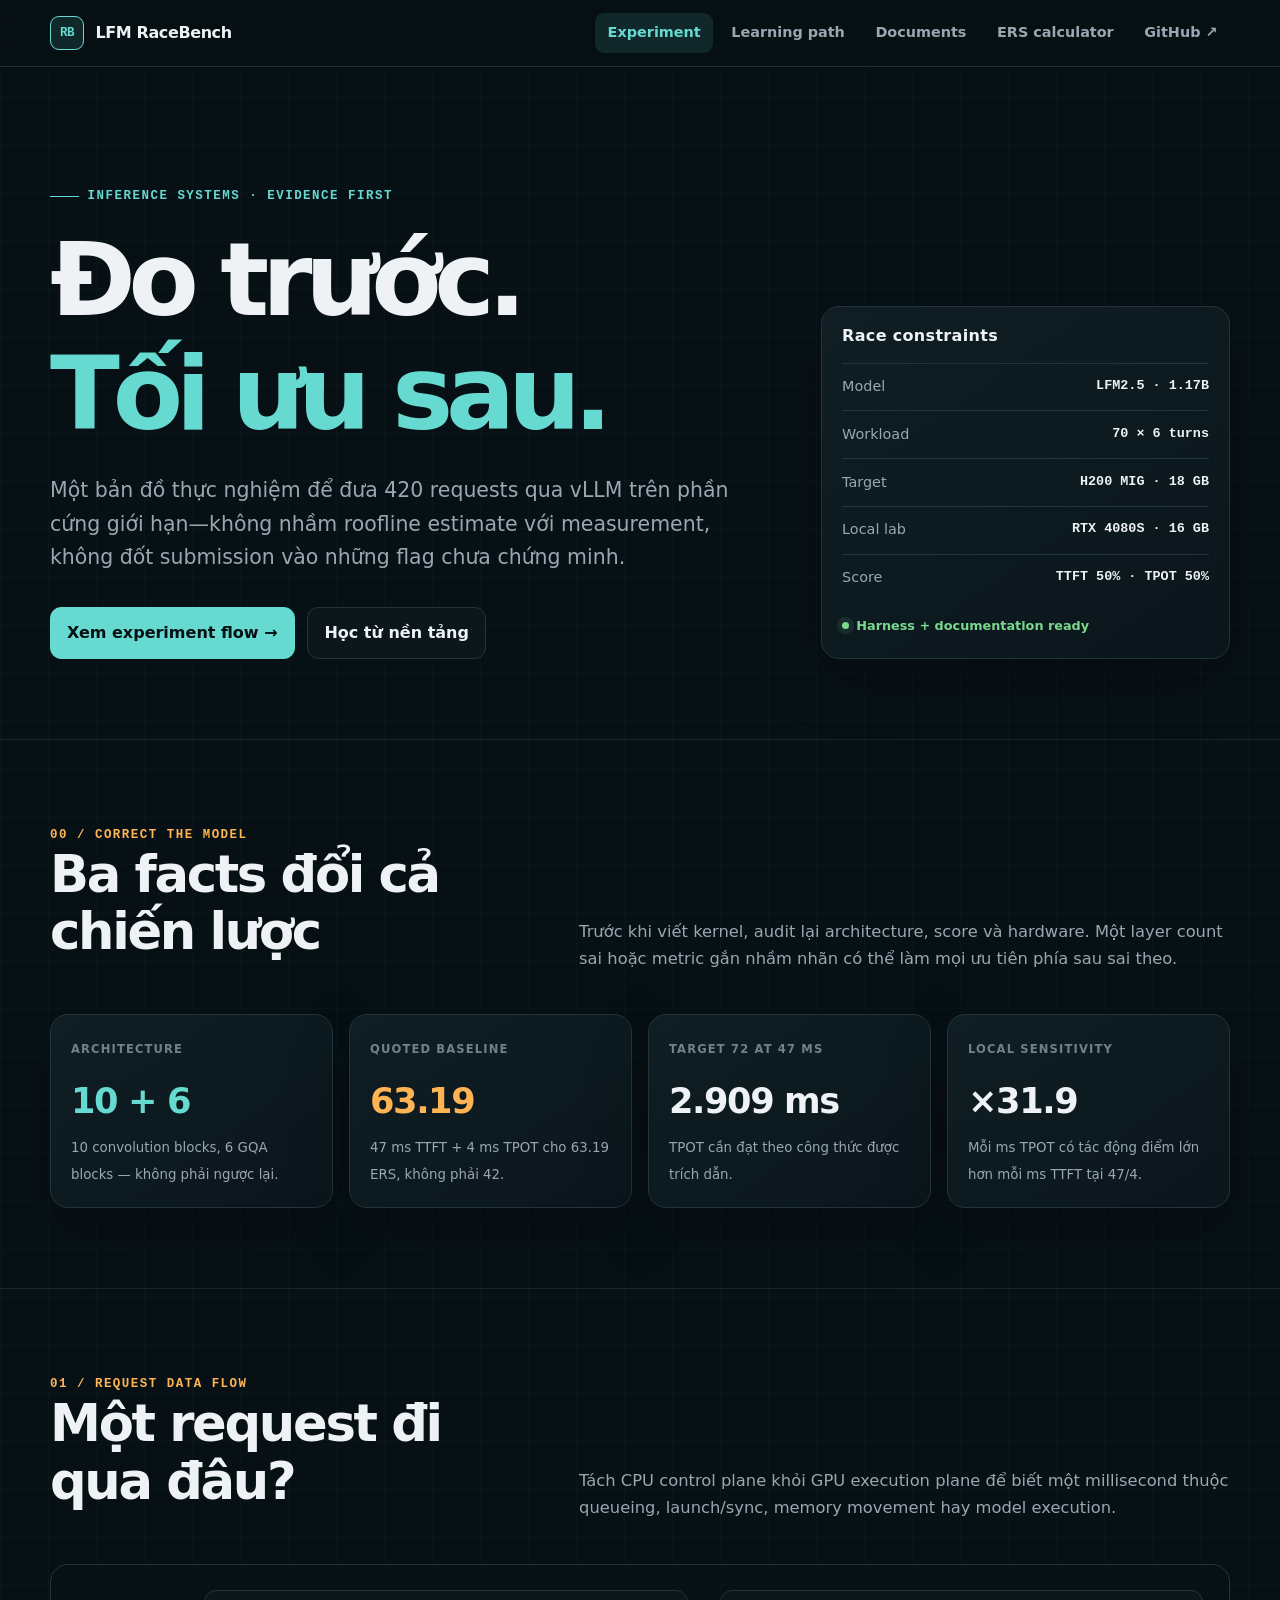
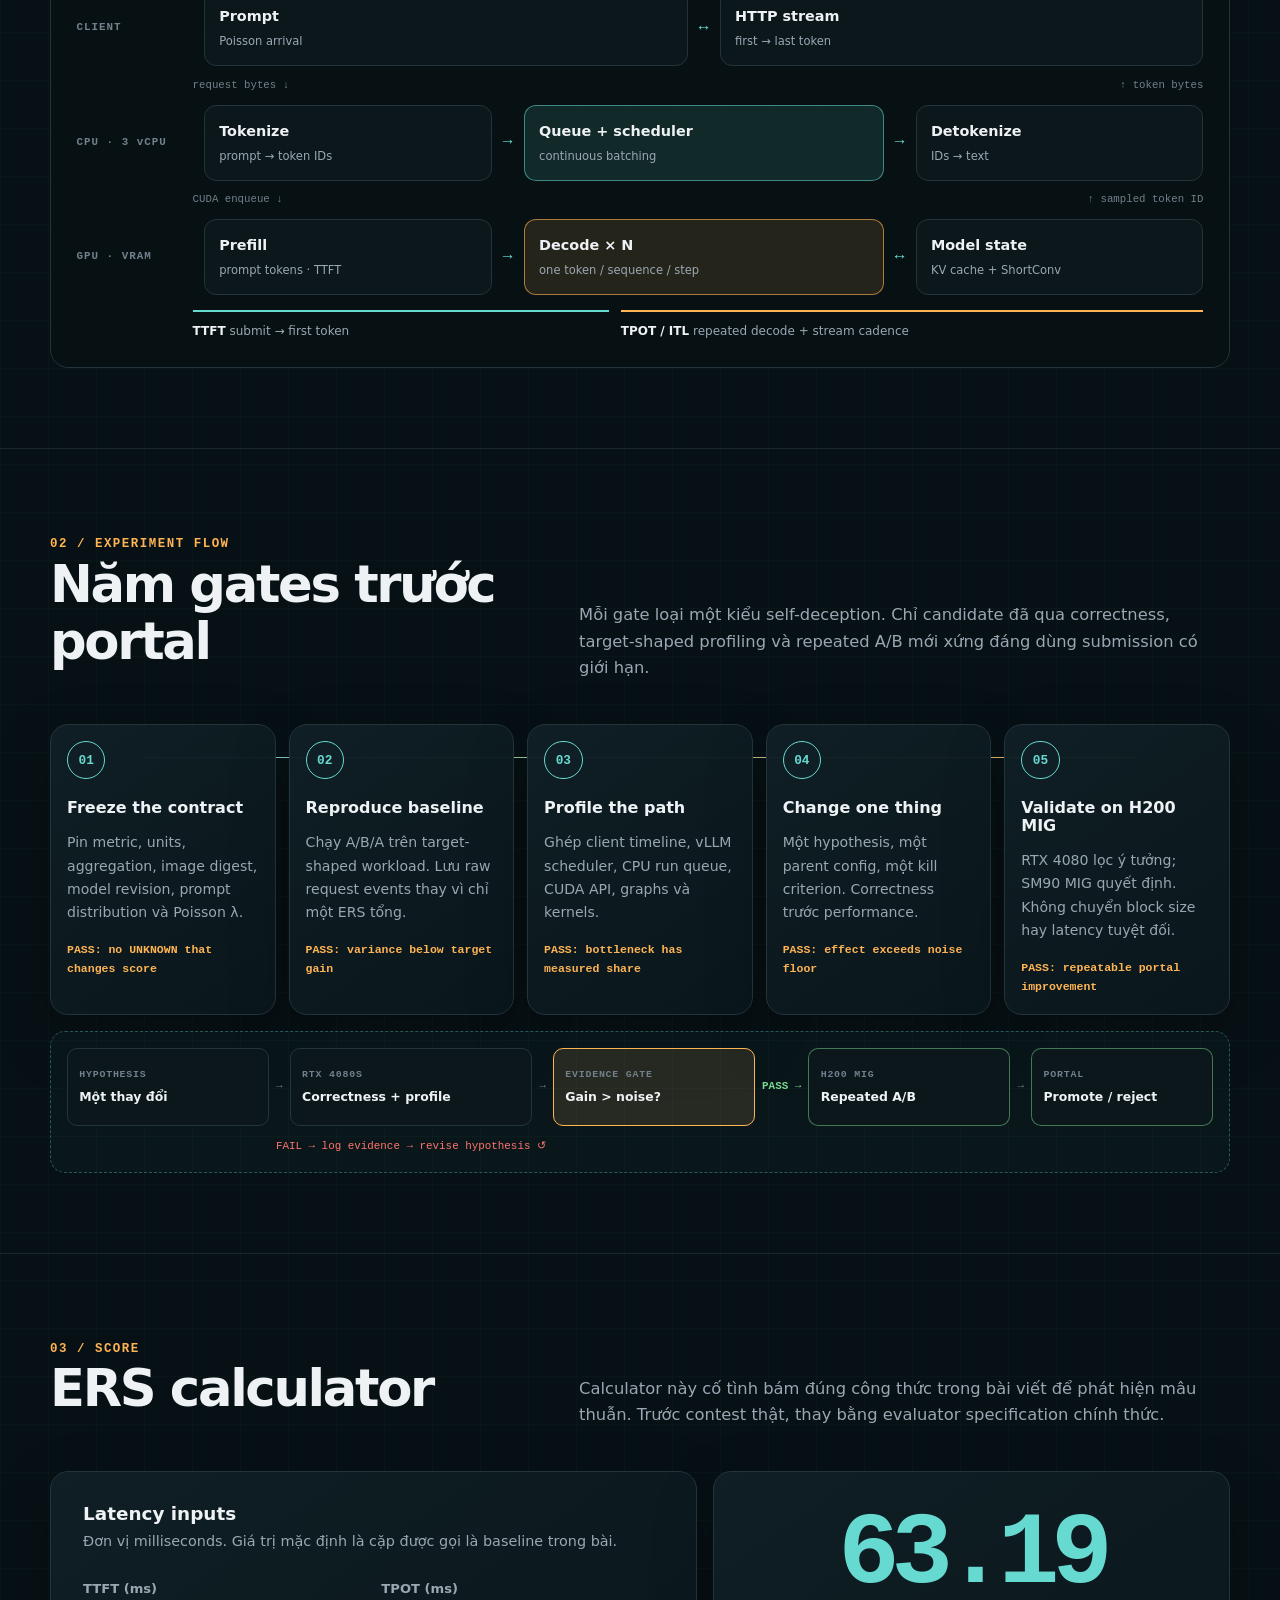
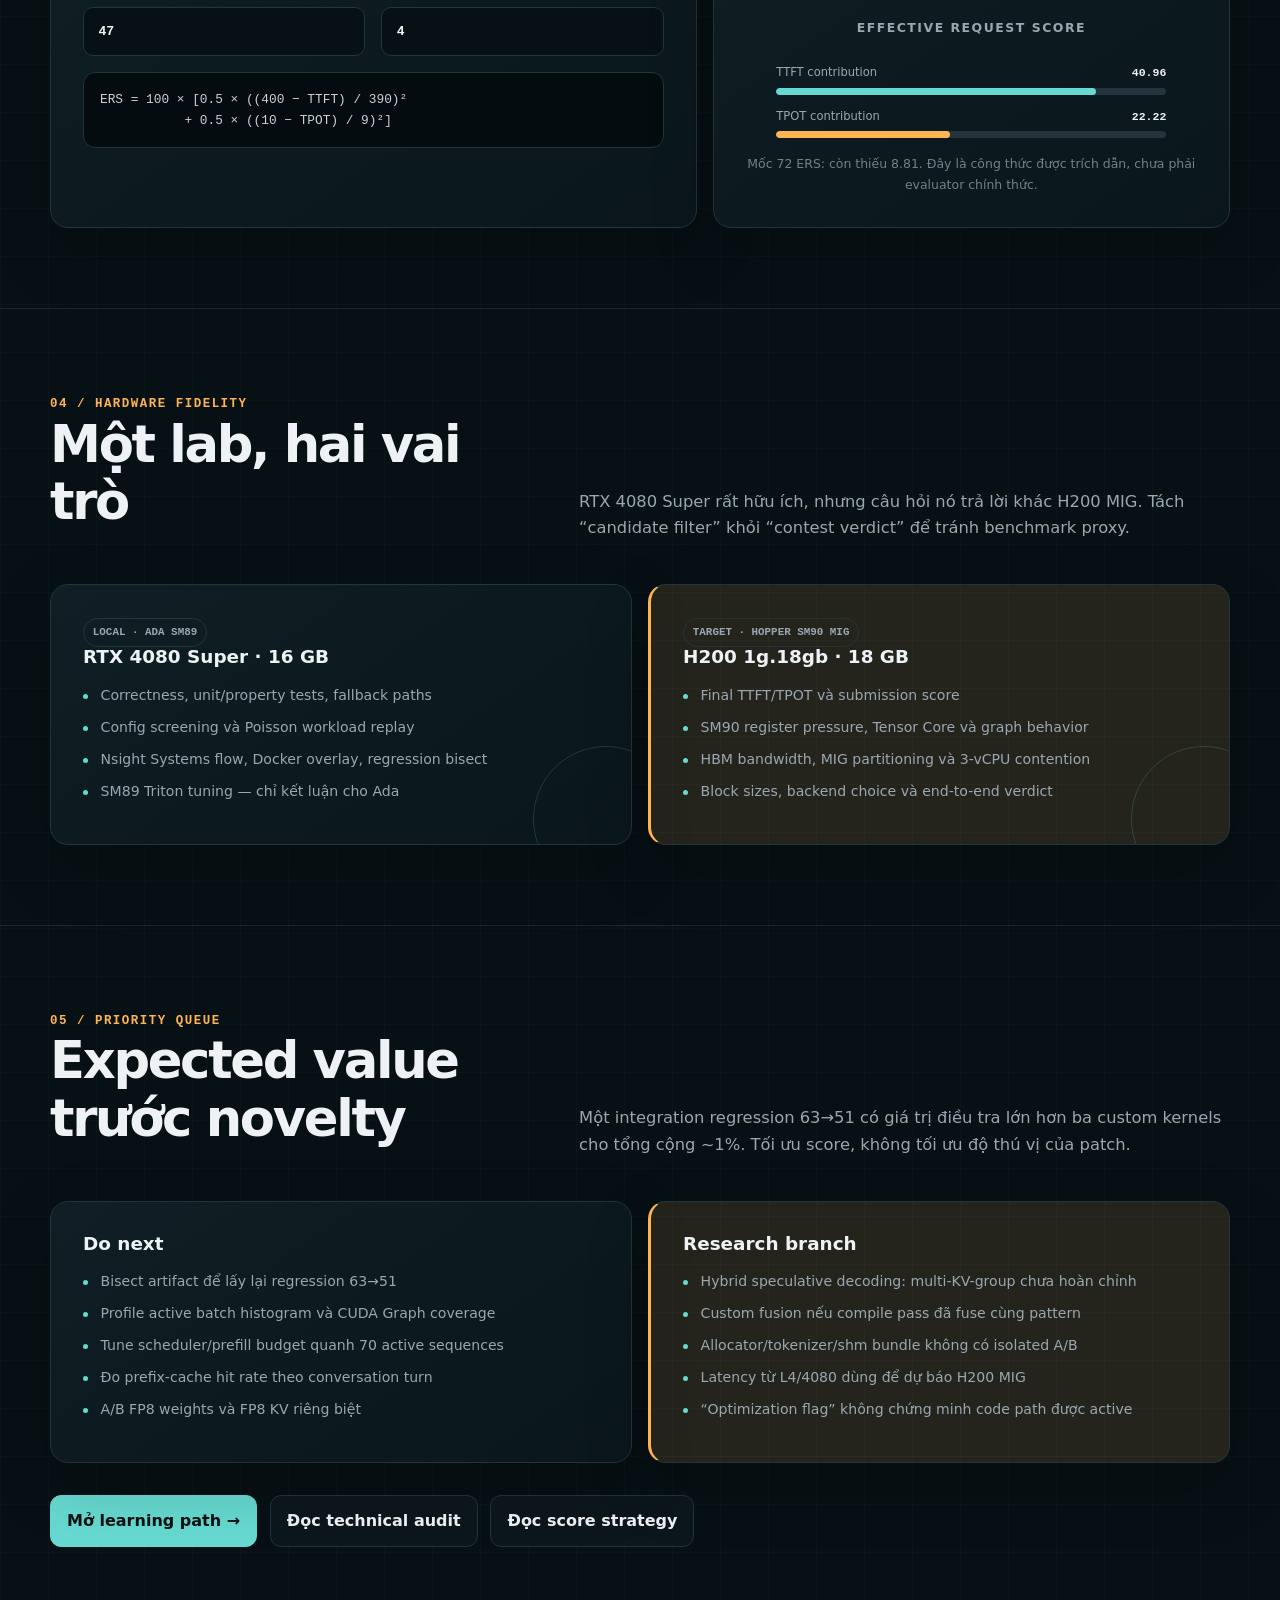
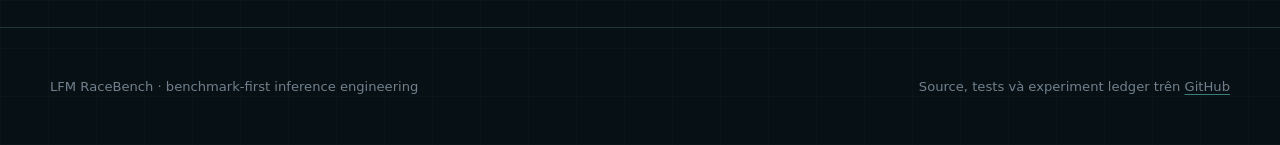
==== commit 98f9c986: "Add readable HTML documentation pages" ====
--- a/docs/index.html
+++ b/docs/index.html
@@ -21,6 +21,7 @@
         <div class="nav-links" id="main-nav" data-nav-links>
           <a href="index.html" aria-current="page">Experiment</a>
           <a href="learn.html">Learning path</a>
+          <a href="analysis.html">Documents</a>
           <a href="#score">ERS calculator</a>
           <a href="https://github.com/buicongnguyen/cuda-vllm-optimize">GitHub ↗</a>
         </div>
@@ -289,8 +290,8 @@
           </div>
           <div class="hero-actions">
             <a class="button primary" href="learn.html">Mở learning path →</a>
-            <a class="button" href="ANALYSIS.vi.md">Đọc technical audit</a>
-            <a class="button" href="SCORE_STRATEGY.vi.md">Đọc score strategy</a>
+            <a class="button" href="analysis.html">Đọc technical audit</a>
+            <a class="button" href="score-strategy.html">Đọc score strategy</a>
           </div>
         </div>
       </section>
--- a/docs/assets/site.css
+++ b/docs/assets/site.css
@@ -1041,6 +1041,231 @@
   font-size: 0.82rem;
 }
 
+.article-hero {
+  padding: 5.5rem 0 3.5rem;
+}
+
+.article-hero h1 {
+  margin-bottom: 1rem;
+  font-size: clamp(3rem, 7vw, 5.6rem);
+}
+
+.article-hero h1 span {
+  color: var(--cyan);
+}
+
+.doc-switcher {
+  display: flex;
+  flex-wrap: wrap;
+  gap: 0.55rem;
+  margin-top: 2rem;
+}
+
+.doc-switcher a {
+  padding: 0.5rem 0.75rem;
+  border: 1px solid var(--line);
+  border-radius: 999px;
+  color: var(--muted);
+  font-size: 0.76rem;
+  font-weight: 750;
+  text-decoration: none;
+}
+
+.doc-switcher a:hover,
+.doc-switcher a[aria-current="page"] {
+  border-color: var(--cyan);
+  background: var(--cyan-soft);
+  color: var(--cyan);
+}
+
+.article-section {
+  padding-top: 3.5rem;
+}
+
+.doc-layout {
+  display: grid;
+  grid-template-columns: 220px minmax(0, 820px);
+  justify-content: center;
+  align-items: start;
+  gap: 2rem;
+}
+
+.doc-toc {
+  position: sticky;
+  top: 92px;
+  max-height: calc(100vh - 116px);
+  overflow-y: auto;
+  padding: 1rem;
+  border: 1px solid var(--line);
+  border-radius: 14px;
+  background: rgba(12, 23, 28, 0.88);
+}
+
+.doc-toc strong {
+  display: block;
+  margin-bottom: 0.6rem;
+  color: var(--subtle);
+  font-size: 0.68rem;
+  letter-spacing: 0.11em;
+  text-transform: uppercase;
+}
+
+.doc-toc a,
+.doc-toc span {
+  display: block;
+  padding: 0.38rem 0.5rem;
+  border-radius: 7px;
+  color: var(--muted);
+  font-size: 0.76rem;
+  font-weight: 650;
+  line-height: 1.35;
+  text-decoration: none;
+}
+
+.doc-toc a:hover {
+  background: var(--cyan-soft);
+  color: var(--cyan);
+}
+
+.doc-toc .subsection-link {
+  padding-left: 1rem;
+  color: var(--subtle);
+  font-size: 0.71rem;
+}
+
+.prose {
+  min-width: 0;
+  padding: clamp(1.3rem, 4vw, 3rem);
+}
+
+.prose > :first-child {
+  margin-top: 0;
+}
+
+.prose h2,
+.prose h3 {
+  position: relative;
+  scroll-margin-top: 92px;
+}
+
+.prose h2 {
+  margin: 3.2rem 0 1rem;
+  padding-top: 0.9rem;
+  border-top: 1px solid var(--line);
+  font-size: clamp(1.5rem, 3vw, 2.15rem);
+  letter-spacing: -0.035em;
+}
+
+.prose h3 {
+  margin: 2.1rem 0 0.75rem;
+  color: var(--cyan);
+  font-size: 1.15rem;
+  letter-spacing: -0.015em;
+}
+
+.heading-anchor {
+  margin-left: 0.5rem;
+  color: var(--subtle);
+  font-family: "SFMono-Regular", Consolas, "Liberation Mono", monospace;
+  font-size: 0.72em;
+  text-decoration: none;
+  opacity: 0;
+}
+
+.prose h2:hover .heading-anchor,
+.prose h3:hover .heading-anchor,
+.heading-anchor:focus {
+  opacity: 1;
+}
+
+.prose p,
+.prose li {
+  color: #c2ccd2;
+}
+
+.prose p {
+  margin: 0.85rem 0;
+}
+
+.prose ul,
+.prose ol {
+  margin: 0.9rem 0 1.2rem;
+  padding-left: 1.4rem;
+}
+
+.prose li {
+  margin: 0.45rem 0;
+  padding-left: 0.25rem;
+}
+
+.prose li::marker {
+  color: var(--cyan);
+  font-family: "SFMono-Regular", Consolas, "Liberation Mono", monospace;
+  font-weight: 700;
+}
+
+.prose code {
+  padding: 0.14rem 0.32rem;
+  border: 1px solid rgba(102, 217, 208, 0.14);
+  border-radius: 5px;
+  background: var(--cyan-soft);
+  color: #b8f1ec;
+  font-family: "SFMono-Regular", Consolas, "Liberation Mono", monospace;
+  font-size: 0.86em;
+}
+
+.prose pre {
+  overflow-x: auto;
+  margin: 1.2rem 0;
+  padding: 1rem;
+  border: 1px solid var(--line);
+  border-radius: 12px;
+  background: #050c0f;
+}
+
+.prose pre code {
+  padding: 0;
+  border: 0;
+  background: none;
+  color: #d5dee3;
+  font-size: 0.82rem;
+  white-space: pre;
+}
+
+.prose-table {
+  overflow-x: auto;
+  margin: 1.25rem 0 1.7rem;
+  border: 1px solid var(--line);
+  border-radius: 12px;
+}
+
+.prose table {
+  width: 100%;
+  border-collapse: collapse;
+  font-size: 0.82rem;
+}
+
+.prose th,
+.prose td {
+  min-width: 110px;
+  padding: 0.75rem 0.85rem;
+  border-bottom: 1px solid var(--line);
+  color: var(--muted);
+  text-align: left;
+  vertical-align: top;
+}
+
+.prose th {
+  background: rgba(102, 217, 208, 0.08);
+  color: var(--ink);
+  font-size: 0.72rem;
+  letter-spacing: 0.04em;
+}
+
+.prose tbody tr:last-child td {
+  border-bottom: 0;
+}
+
 .footer {
   padding: 3rem 0;
   border-top: 1px solid var(--line);
@@ -1086,6 +1311,15 @@
     grid-template-columns: 1fr;
   }
 
+  .doc-layout {
+    grid-template-columns: 1fr;
+  }
+
+  .doc-toc {
+    position: static;
+    display: none;
+  }
+
   .hero {
     padding-top: 5rem;
   }
@@ -1161,7 +1395,7 @@
   }
 }
 
-@media (max-width: 680px) {
+@media (max-width: 760px) {
   .shell {
     width: min(calc(100% - 1.2rem), var(--content));
   }
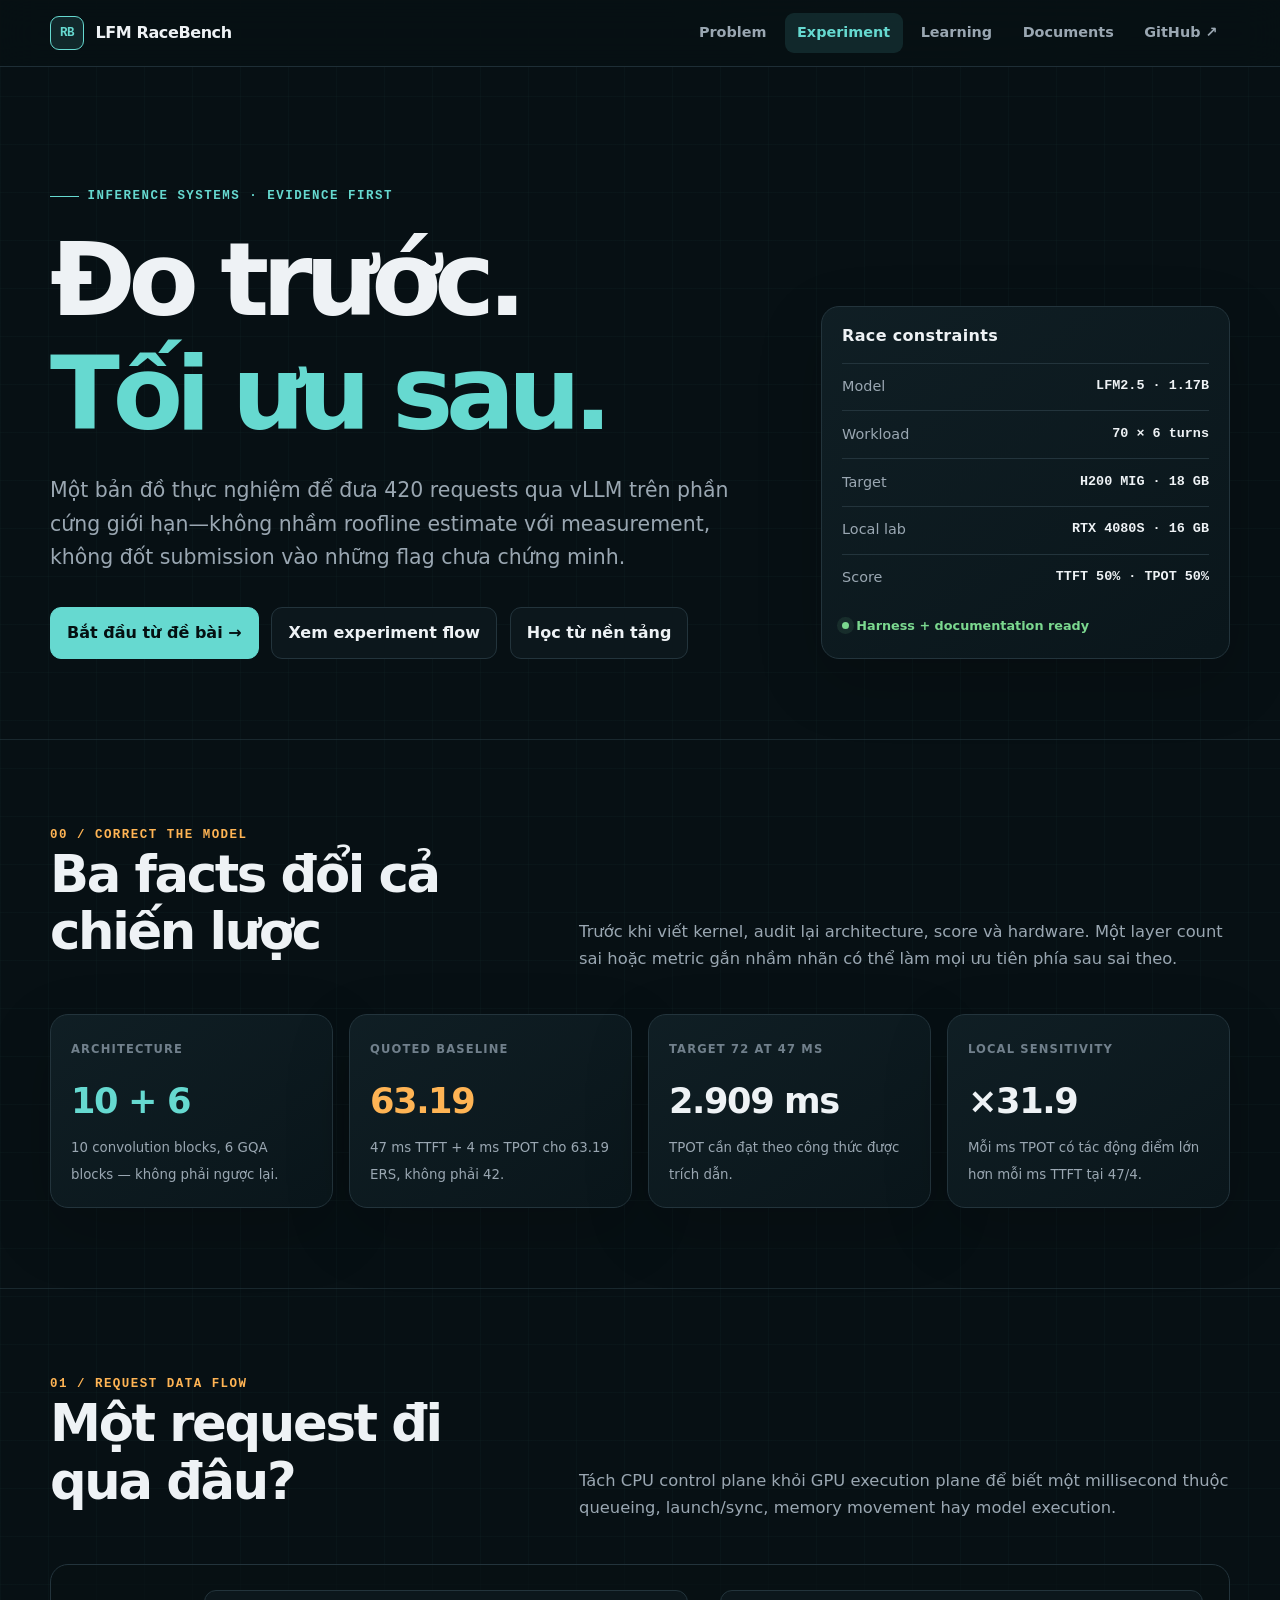
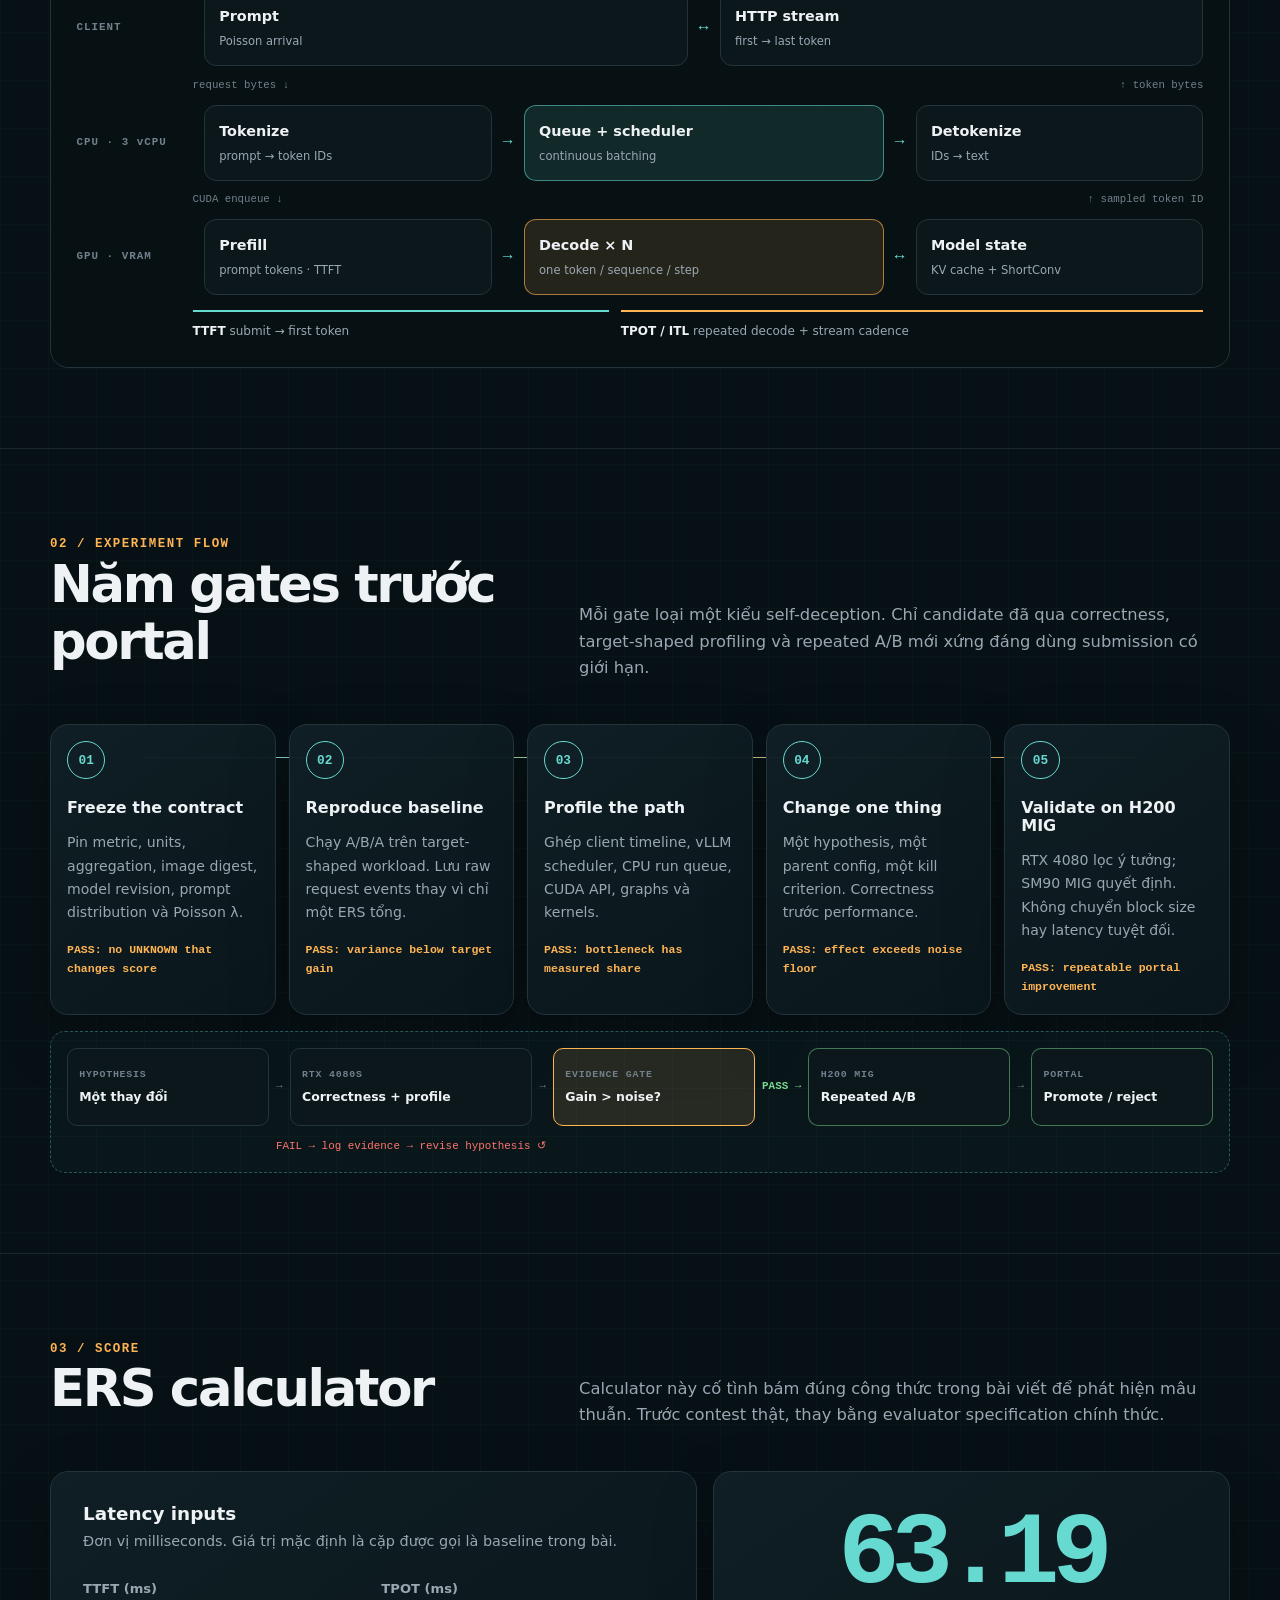
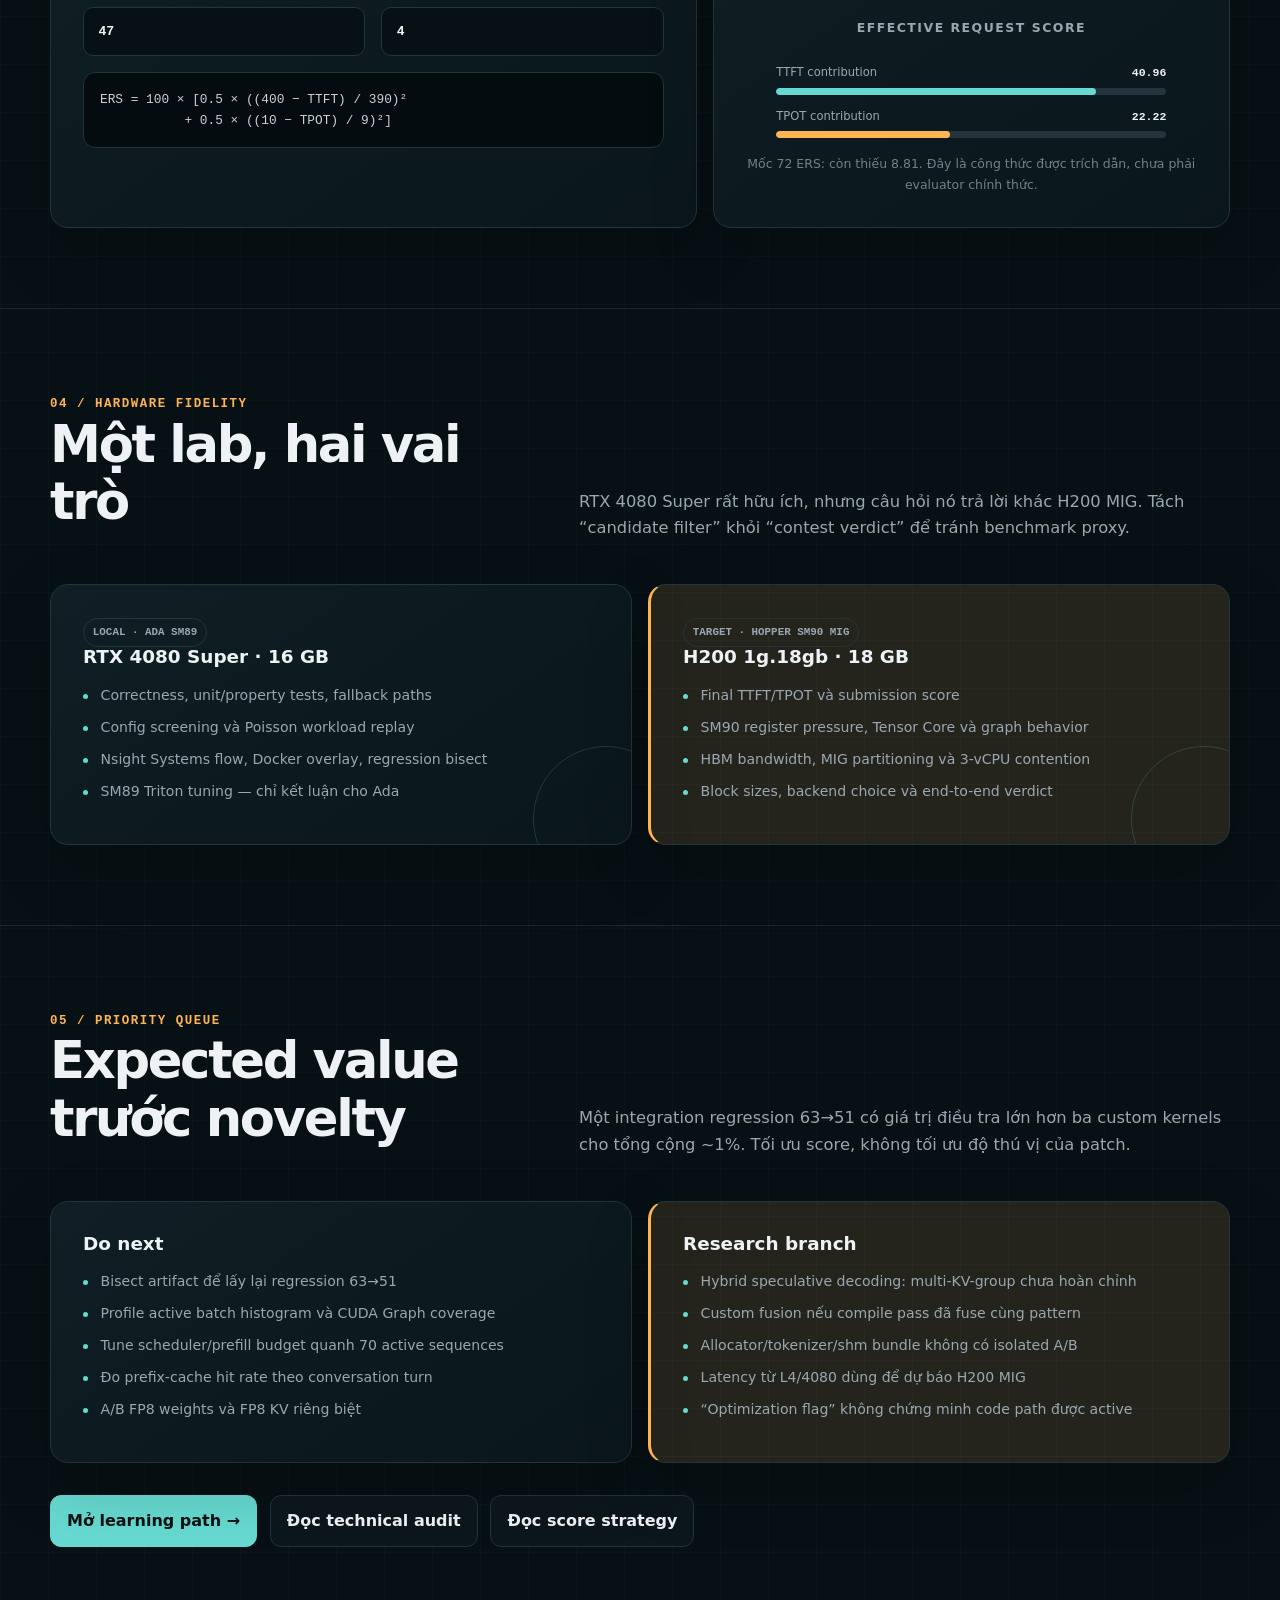
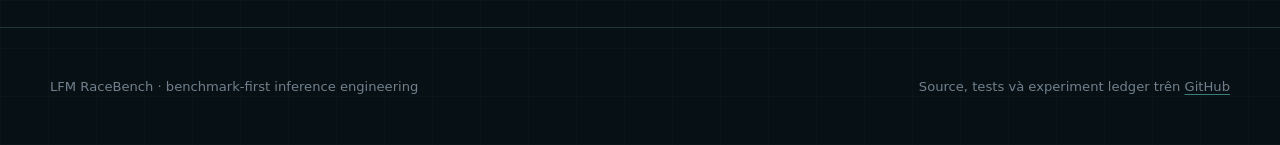
==== commit 8c4019f4: "Connect contest requirements to experiment backlog" ====
--- a/docs/index.html
+++ b/docs/index.html
@@ -19,10 +19,10 @@
         </a>
         <button class="nav-toggle" type="button" data-nav-toggle aria-expanded="false" aria-controls="main-nav" aria-label="Mở menu">☰</button>
         <div class="nav-links" id="main-nav" data-nav-links>
+          <a href="problem.html">Problem</a>
           <a href="index.html" aria-current="page">Experiment</a>
-          <a href="learn.html">Learning path</a>
+          <a href="learn.html">Learning</a>
           <a href="analysis.html">Documents</a>
-          <a href="#score">ERS calculator</a>
           <a href="https://github.com/buicongnguyen/cuda-vllm-optimize">GitHub ↗</a>
         </div>
       </nav>
@@ -36,7 +36,8 @@
             <h1>Đo trước.<br><span>Tối ưu sau.</span></h1>
             <p class="lede">Một bản đồ thực nghiệm để đưa 420 requests qua vLLM trên phần cứng giới hạn—không nhầm roofline estimate với measurement, không đốt submission vào những flag chưa chứng minh.</p>
             <div class="hero-actions">
-              <a class="button primary" href="#flow">Xem experiment flow →</a>
+              <a class="button primary" href="problem.html">Bắt đầu từ đề bài →</a>
+              <a class="button" href="#flow">Xem experiment flow</a>
               <a class="button" href="learn.html">Học từ nền tảng</a>
             </div>
           </div>
--- a/docs/assets/site.css
+++ b/docs/assets/site.css
@@ -1266,6 +1266,333 @@
   border-bottom: 0;
 }
 
+.problem-hero {
+  padding-bottom: 4.5rem;
+}
+
+.problem-question {
+  display: grid;
+  max-width: 900px;
+  gap: 0.5rem;
+  margin-top: 2rem;
+  padding: 1.15rem 1.3rem;
+  border-left: 3px solid var(--cyan);
+  background: var(--cyan-soft);
+}
+
+.problem-question span {
+  color: var(--cyan);
+  font-family: "SFMono-Regular", Consolas, "Liberation Mono", monospace;
+  font-size: 0.68rem;
+  font-weight: 800;
+  letter-spacing: 0.1em;
+}
+
+.problem-question strong {
+  font-size: clamp(1rem, 2vw, 1.25rem);
+  line-height: 1.45;
+}
+
+.status-legend {
+  display: flex;
+  flex-wrap: wrap;
+  gap: 0.5rem;
+  margin-bottom: 1rem;
+}
+
+.evidence {
+  display: inline-flex;
+  width: fit-content;
+  padding: 0.22rem 0.48rem;
+  border: 1px solid var(--line);
+  border-radius: 999px;
+  color: var(--muted);
+  font-family: "SFMono-Regular", Consolas, "Liberation Mono", monospace;
+  font-size: 0.63rem;
+  font-weight: 750;
+  white-space: nowrap;
+}
+
+.evidence.verified {
+  border-color: rgba(123, 216, 143, 0.5);
+  background: rgba(123, 216, 143, 0.08);
+  color: var(--green);
+}
+
+.evidence.narrative {
+  border-color: rgba(255, 180, 84, 0.5);
+  background: var(--amber-soft);
+  color: var(--amber);
+}
+
+.evidence.derived {
+  border-color: rgba(102, 217, 208, 0.5);
+  background: var(--cyan-soft);
+  color: var(--cyan);
+}
+
+.evidence.unknown {
+  border-color: rgba(255, 117, 109, 0.45);
+  background: rgba(255, 117, 109, 0.08);
+  color: var(--red);
+}
+
+.requirement-table {
+  overflow-x: auto;
+  border: 1px solid var(--line);
+  border-radius: var(--radius);
+  background: rgba(7, 16, 20, 0.55);
+}
+
+.requirement-table table {
+  width: 100%;
+  min-width: 880px;
+  border-collapse: collapse;
+  font-size: 0.82rem;
+}
+
+.requirement-table th,
+.requirement-table td {
+  padding: 0.85rem 1rem;
+  border-bottom: 1px solid var(--line);
+  color: var(--muted);
+  text-align: left;
+  vertical-align: top;
+}
+
+.requirement-table th {
+  background: rgba(102, 217, 208, 0.07);
+  color: var(--ink);
+  font-size: 0.7rem;
+  letter-spacing: 0.06em;
+  text-transform: uppercase;
+}
+
+.requirement-table td:first-child {
+  color: var(--ink);
+  font-weight: 750;
+}
+
+.requirement-table tbody tr:last-child td {
+  border-bottom: 0;
+}
+
+.requirement-table code {
+  color: #b8f1ec;
+  font-family: "SFMono-Regular", Consolas, "Liberation Mono", monospace;
+  font-size: 0.9em;
+}
+
+.spec-callout {
+  margin-top: 1rem;
+  padding: 0.9rem 1rem;
+  border-left: 2px solid var(--red);
+  background: rgba(255, 117, 109, 0.07);
+  color: var(--muted);
+  font-size: 0.84rem;
+}
+
+.spec-callout strong {
+  color: var(--red);
+}
+
+.analysis-chain {
+  display: grid;
+  grid-template-columns: minmax(130px, 1fr) auto minmax(150px, 1fr) auto minmax(140px, 1fr) auto minmax(140px, 1fr) auto minmax(140px, 1fr);
+  align-items: stretch;
+  gap: 0.45rem;
+  margin-bottom: 1.2rem;
+}
+
+.analysis-chain > div {
+  display: grid;
+  min-height: 92px;
+  align-content: center;
+  gap: 0.25rem;
+  padding: 0.8rem;
+  border: 1px solid var(--line);
+  border-radius: 11px;
+  background: var(--panel);
+}
+
+.analysis-chain span,
+.implication-card > span {
+  color: var(--amber);
+  font-family: "SFMono-Regular", Consolas, "Liberation Mono", monospace;
+  font-size: 0.62rem;
+  font-weight: 800;
+  letter-spacing: 0.08em;
+}
+
+.analysis-chain strong {
+  font-size: 0.78rem;
+}
+
+.analysis-chain > b {
+  display: grid;
+  place-items: center;
+  color: var(--cyan);
+}
+
+.implication-grid {
+  display: grid;
+  grid-template-columns: repeat(3, minmax(0, 1fr));
+  gap: 0.8rem;
+}
+
+.implication-card {
+  padding: 1.1rem;
+  border: 1px solid var(--line);
+  border-radius: 14px;
+  background: rgba(12, 23, 28, 0.75);
+}
+
+.implication-card h3 {
+  margin: 0.6rem 0 0.5rem;
+  font-size: 1rem;
+}
+
+.implication-card p {
+  margin: 0.4rem 0 0;
+  color: var(--muted);
+  font-size: 0.8rem;
+}
+
+.implication-card strong {
+  display: block;
+  margin-top: 0.9rem;
+  color: var(--cyan);
+  font-size: 0.72rem;
+}
+
+.hypothesis-list {
+  display: grid;
+  gap: 0.65rem;
+}
+
+.hypothesis-list article {
+  display: grid;
+  grid-template-columns: 52px minmax(0, 1fr);
+  gap: 1rem;
+  padding: 1rem;
+  border: 1px solid var(--line);
+  border-radius: 13px;
+  background: rgba(12, 23, 28, 0.7);
+}
+
+.hypothesis-list h3 {
+  margin: 0 0 0.35rem;
+  font-size: 1rem;
+}
+
+.hypothesis-list p {
+  margin: 0;
+  color: var(--muted);
+  font-size: 0.82rem;
+}
+
+.hypothesis-list p b {
+  color: var(--ink);
+}
+
+.priority {
+  display: grid;
+  width: 42px;
+  height: 42px;
+  place-items: center;
+  border: 1px solid var(--cyan);
+  border-radius: 10px;
+  background: var(--cyan-soft);
+  color: var(--cyan);
+  font-family: "SFMono-Regular", Consolas, "Liberation Mono", monospace;
+  font-size: 0.72rem;
+  font-weight: 800;
+}
+
+.priority.p0 {
+  border-color: var(--green);
+  background: rgba(123, 216, 143, 0.08);
+  color: var(--green);
+}
+
+.priority.p2,
+.priority.p3 {
+  border-color: var(--amber);
+  background: var(--amber-soft);
+  color: var(--amber);
+}
+
+.priority.research {
+  border-color: var(--red);
+  background: rgba(255, 117, 109, 0.08);
+  color: var(--red);
+}
+
+.experiment-table table {
+  min-width: 1050px;
+}
+
+.submission-day {
+  display: grid;
+  grid-template-columns: repeat(9, auto);
+  align-items: center;
+  gap: 0.55rem;
+  margin-top: 1rem;
+  padding: 1rem;
+  border: 1px dashed rgba(102, 217, 208, 0.35);
+  border-radius: 14px;
+}
+
+.submission-day div {
+  display: grid;
+  gap: 0.2rem;
+}
+
+.submission-day span {
+  color: var(--cyan);
+  font-family: "SFMono-Regular", Consolas, "Liberation Mono", monospace;
+  font-size: 0.66rem;
+  font-weight: 800;
+}
+
+.submission-day strong {
+  font-size: 0.72rem;
+}
+
+.submission-day > b {
+  color: var(--subtle);
+}
+
+.source-grid {
+  display: grid;
+  grid-template-columns: repeat(2, minmax(0, 1fr));
+  gap: 0.8rem;
+}
+
+.source-grid a {
+  display: grid;
+  gap: 0.4rem;
+  padding: 1rem;
+  border: 1px solid var(--line);
+  border-radius: 13px;
+  background: var(--panel);
+  text-decoration: none;
+}
+
+.source-grid a:hover {
+  border-color: var(--cyan);
+}
+
+.source-grid strong {
+  color: var(--ink);
+  font-size: 0.9rem;
+}
+
+.source-grid span {
+  color: var(--muted);
+  font-size: 0.78rem;
+}
+
 .footer {
   padding: 3rem 0;
   border-top: 1px solid var(--line);
@@ -1318,6 +1645,27 @@
   .doc-toc {
     position: static;
     display: none;
+  }
+
+  .analysis-chain {
+    grid-template-columns: 1fr;
+  }
+
+  .analysis-chain > b {
+    transform: rotate(90deg);
+  }
+
+  .implication-grid {
+    grid-template-columns: repeat(2, minmax(0, 1fr));
+  }
+
+  .submission-day {
+    grid-template-columns: 1fr;
+  }
+
+  .submission-day > b {
+    justify-self: center;
+    transform: rotate(90deg);
   }
 
   .hero {
@@ -1444,6 +1792,16 @@
     grid-template-columns: 1fr;
   }
 
+  .implication-grid,
+  .source-grid {
+    grid-template-columns: 1fr;
+  }
+
+  .hypothesis-list article {
+    grid-template-columns: 42px minmax(0, 1fr);
+    gap: 0.75rem;
+  }
+
   .flow-card {
     min-height: auto;
   }
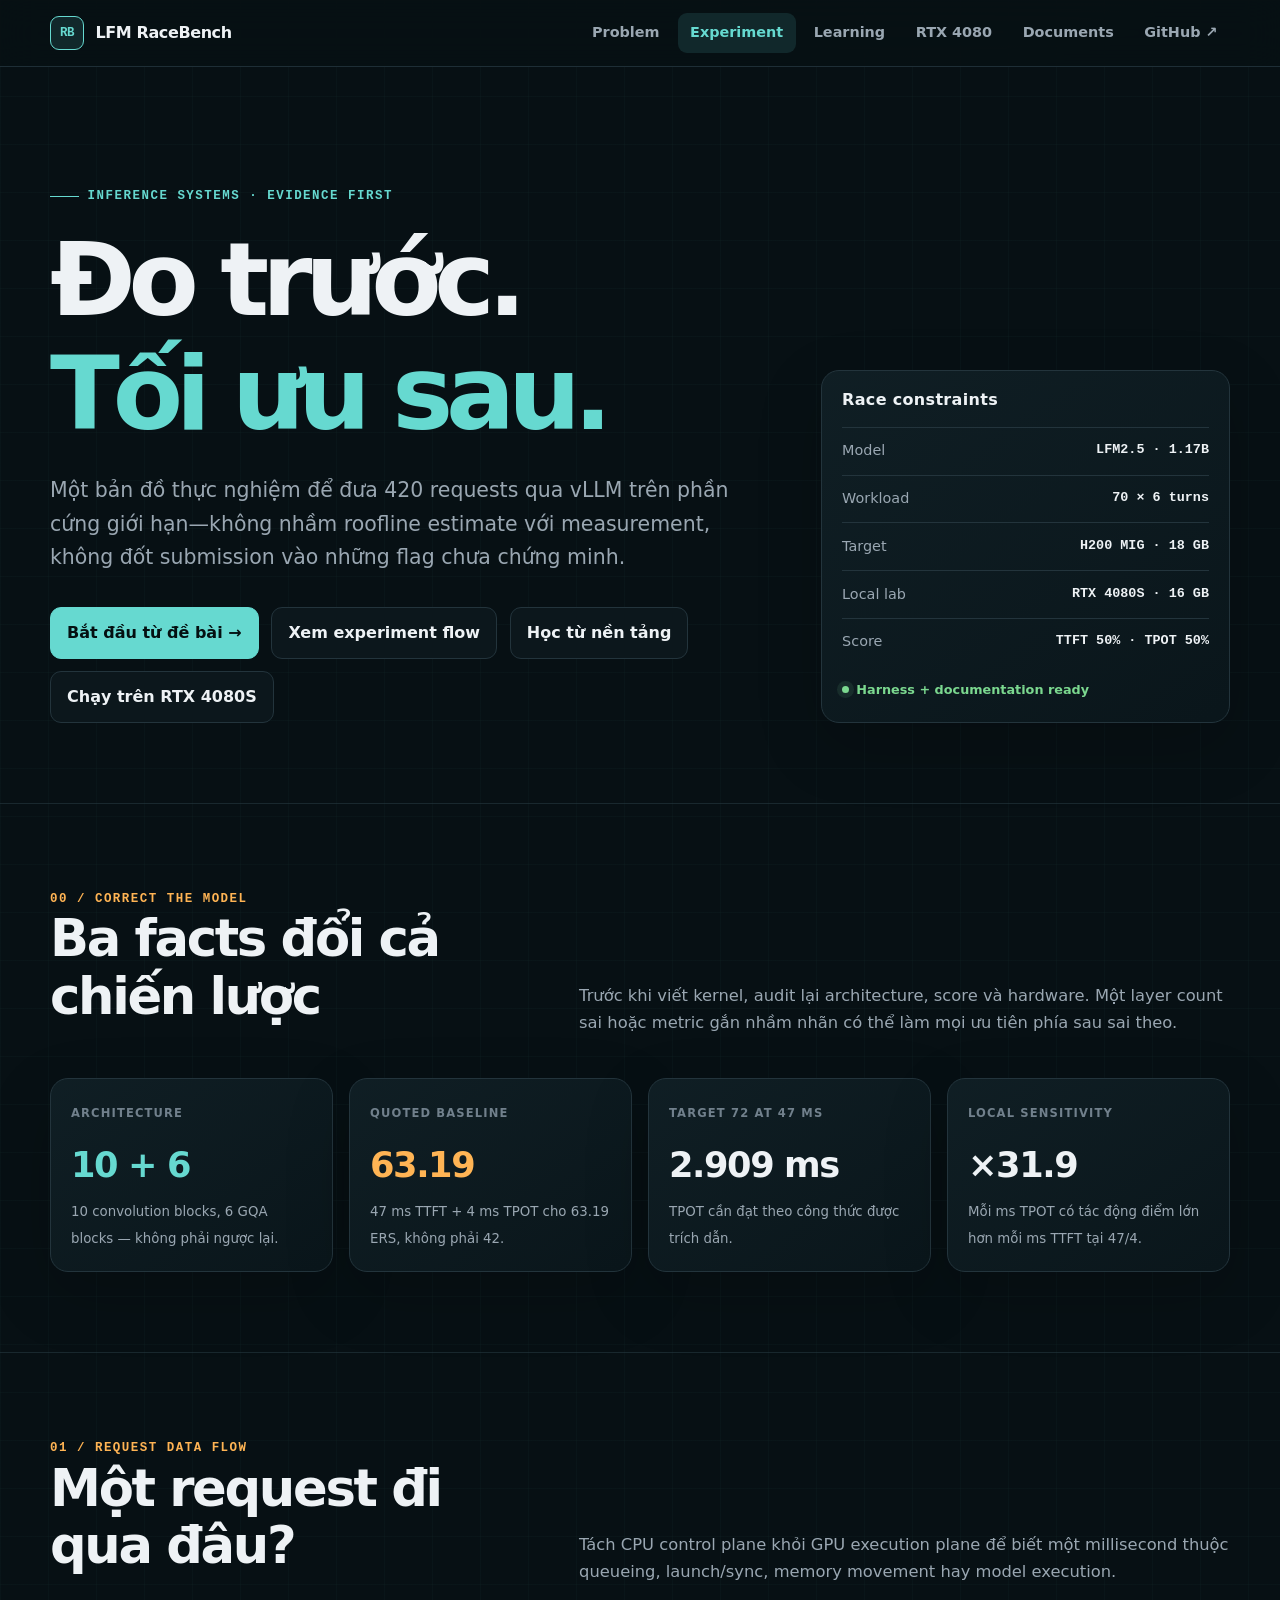
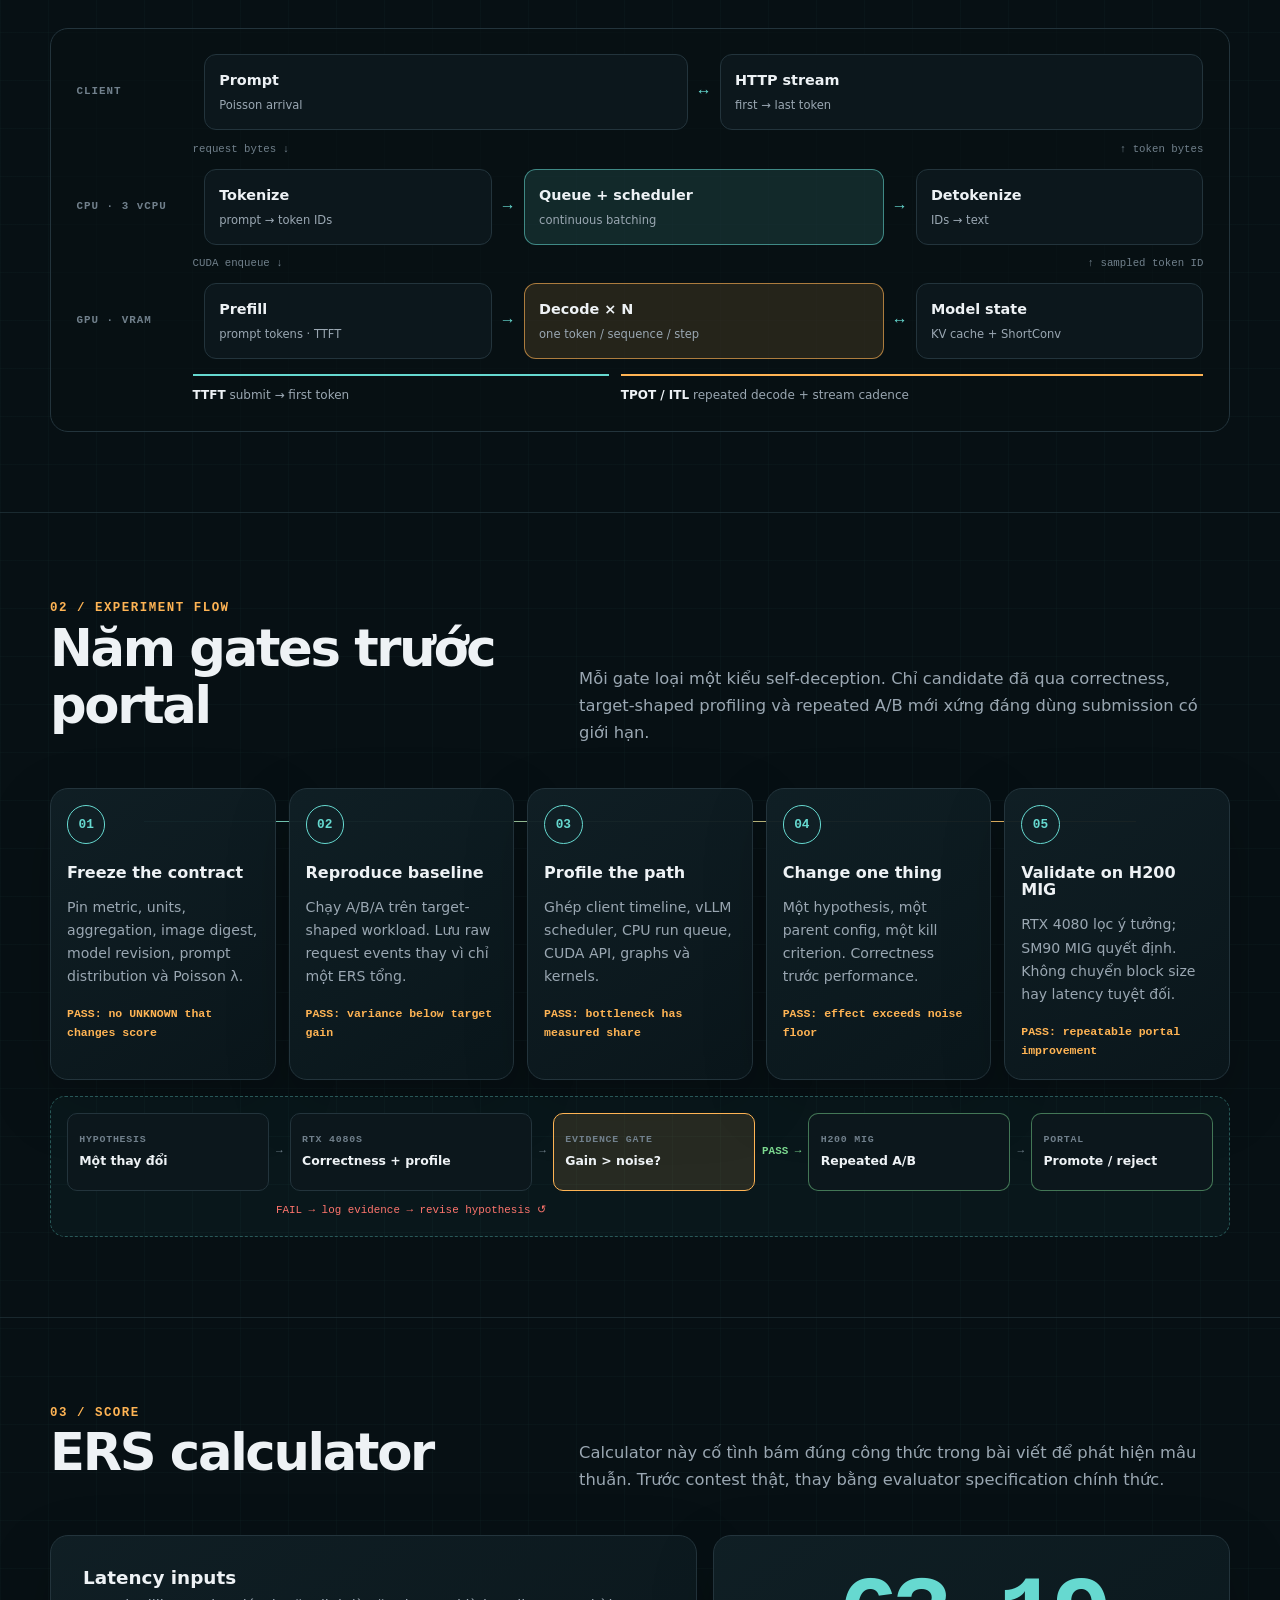
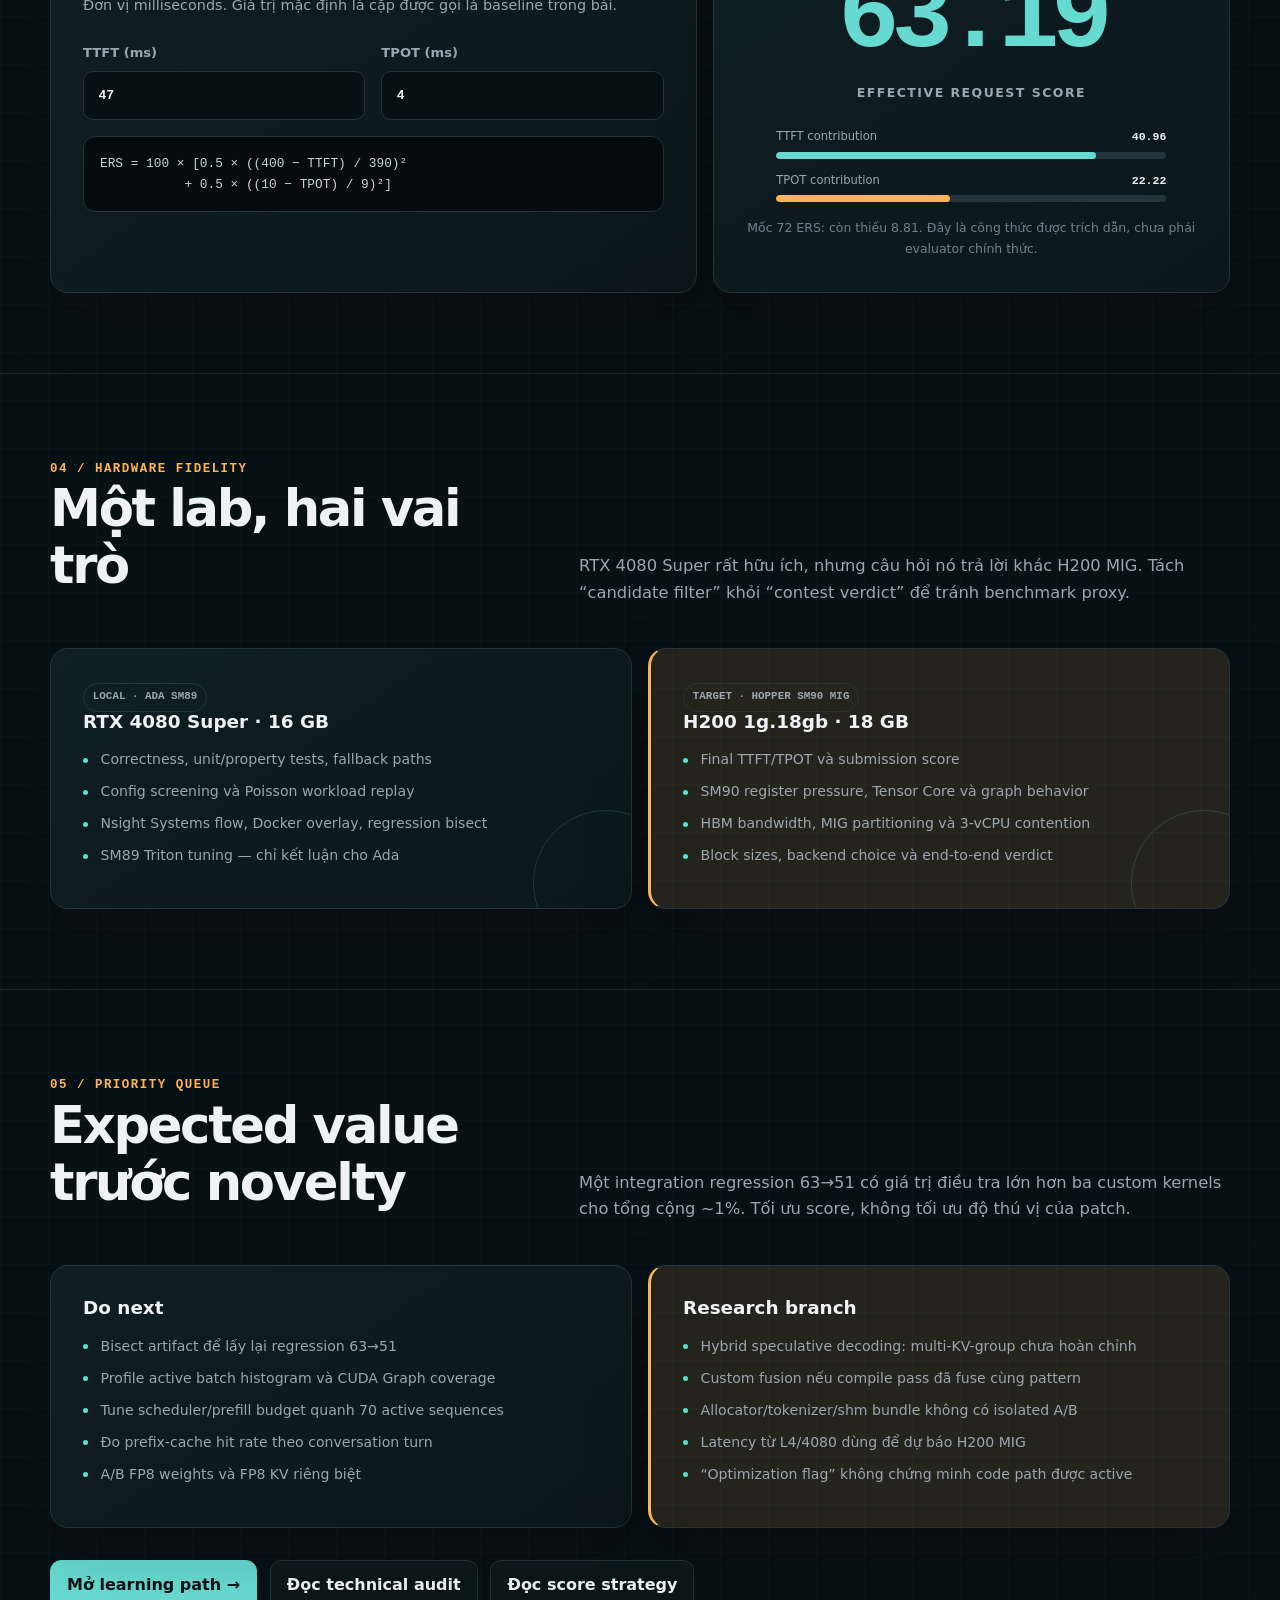
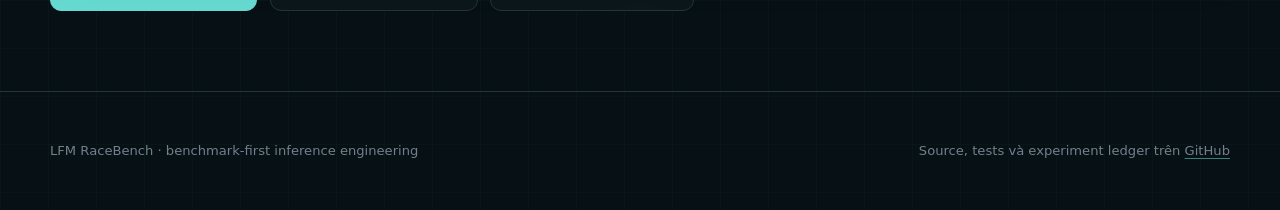
==== commit 9aeb878b: "Add RTX 4080 reproduction runbook" ====
--- a/docs/index.html
+++ b/docs/index.html
@@ -22,6 +22,7 @@
           <a href="problem.html">Problem</a>
           <a href="index.html" aria-current="page">Experiment</a>
           <a href="learn.html">Learning</a>
+          <a href="reproduce-rtx4080.html">RTX 4080</a>
           <a href="analysis.html">Documents</a>
           <a href="https://github.com/buicongnguyen/cuda-vllm-optimize">GitHub ↗</a>
         </div>
@@ -39,6 +40,7 @@
               <a class="button primary" href="problem.html">Bắt đầu từ đề bài →</a>
               <a class="button" href="#flow">Xem experiment flow</a>
               <a class="button" href="learn.html">Học từ nền tảng</a>
+              <a class="button" href="reproduce-rtx4080.html">Chạy trên RTX 4080S</a>
             </div>
           </div>
           <aside class="brief-card" aria-label="Tóm tắt bài toán">
--- a/docs/assets/site.css
+++ b/docs/assets/site.css
@@ -840,6 +840,22 @@
   font-weight: 700;
 }
 
+.practice-loop {
+  display: flex;
+  flex-wrap: wrap;
+  align-items: center;
+  gap: 0.65rem;
+  margin-top: 1rem;
+  color: var(--subtle);
+  font-family: "SFMono-Regular", Consolas, "Liberation Mono", monospace;
+  font-size: 0.68rem;
+  letter-spacing: 0.06em;
+}
+
+.practice-loop b {
+  color: var(--cyan);
+}
+
 .compact-head {
   margin-bottom: 1.7rem;
 }
@@ -981,6 +997,7 @@
 
 .lesson-list {
   display: grid;
+  min-width: 0;
   gap: 1rem;
 }
 
@@ -990,6 +1007,10 @@
   gap: 1rem;
   padding: clamp(1.1rem, 3vw, 1.7rem);
   scroll-margin-top: 92px;
+}
+
+.lesson > div {
+  min-width: 0;
 }
 
 .lesson h2 {
@@ -1041,6 +1062,169 @@
   font-size: 0.82rem;
 }
 
+.hands-on {
+  min-width: 0;
+  margin-top: 0.9rem;
+  overflow: hidden;
+  border: 1px solid rgba(80, 206, 226, 0.24);
+  border-radius: 12px;
+  background: rgba(5, 12, 15, 0.58);
+}
+
+.hands-on summary {
+  display: flex;
+  align-items: center;
+  gap: 0.7rem;
+  padding: 0.9rem 1rem;
+  color: var(--ink);
+  cursor: pointer;
+  font-size: 0.86rem;
+  font-weight: 750;
+  list-style: none;
+  overflow-wrap: anywhere;
+}
+
+.hands-on summary::-webkit-details-marker {
+  display: none;
+}
+
+.hands-on summary::after {
+  content: "+";
+  margin-left: auto;
+  color: var(--cyan);
+  font-family: "SFMono-Regular", Consolas, monospace;
+  font-size: 1.1rem;
+}
+
+.hands-on[open] summary::after {
+  content: "−";
+}
+
+.hands-on summary span {
+  flex: none;
+  color: var(--amber);
+  font-family: "SFMono-Regular", Consolas, "Liberation Mono", monospace;
+  font-size: 0.64rem;
+  letter-spacing: 0.08em;
+}
+
+.hands-on[open] summary {
+  border-bottom: 1px solid var(--line);
+  background: rgba(80, 206, 226, 0.05);
+}
+
+.lab-body {
+  padding: 1rem;
+}
+
+.lab-goal {
+  margin-top: 0;
+}
+
+.lab-body pre {
+  max-width: 100%;
+  margin: 0.85rem 0;
+  overflow-x: auto;
+  border: 1px solid var(--line);
+  border-radius: 10px;
+  background: #050c0f;
+}
+
+.lab-body pre code {
+  display: block;
+  width: max-content;
+  min-width: 100%;
+  padding: 1rem;
+  color: #c7d3da;
+  font-family: "SFMono-Regular", Consolas, "Liberation Mono", monospace;
+  font-size: 0.76rem;
+  line-height: 1.65;
+}
+
+.lab-body code:not(pre code) {
+  padding: 0.12rem 0.3rem;
+  border-radius: 4px;
+  background: rgba(80, 206, 226, 0.09);
+  color: var(--cyan);
+  font-family: "SFMono-Regular", Consolas, "Liberation Mono", monospace;
+  font-size: 0.86em;
+}
+
+.lab-grid {
+  display: grid;
+  grid-template-columns: repeat(3, minmax(0, 1fr));
+  gap: 0.65rem;
+  margin-top: 0.85rem;
+}
+
+.lab-grid div {
+  display: grid;
+  gap: 0.25rem;
+  padding: 0.75rem;
+  border: 1px solid var(--line);
+  border-radius: 9px;
+}
+
+.lab-grid b {
+  color: var(--green);
+  font-size: 0.72rem;
+  letter-spacing: 0.05em;
+  text-transform: uppercase;
+}
+
+.lab-grid span {
+  color: var(--muted);
+  font-size: 0.75rem;
+  line-height: 1.45;
+}
+
+.lab-warning {
+  padding: 0.75rem 0.85rem;
+  border-left: 2px solid var(--amber);
+  background: rgba(255, 184, 77, 0.07);
+  color: #d8c6a6;
+  font-size: 0.8rem;
+}
+
+.lab-links {
+  display: flex;
+  flex-wrap: wrap;
+  gap: 0.5rem;
+  margin: 0.85rem 0 0;
+}
+
+.lab-links a {
+  padding: 0.35rem 0.55rem;
+  border: 1px solid var(--line);
+  border-radius: 999px;
+  color: var(--cyan);
+  font-size: 0.72rem;
+  text-decoration: none;
+}
+
+.lab-links a:hover {
+  border-color: var(--cyan);
+  background: var(--cyan-soft);
+}
+
+.lab-table {
+  width: 100%;
+  margin-top: 0.85rem;
+  border-collapse: collapse;
+  font-size: 0.76rem;
+}
+
+.lab-table th,
+.lab-table td {
+  padding: 0.6rem;
+  border-bottom: 1px solid var(--line);
+  text-align: left;
+}
+
+.lab-table th {
+  color: var(--cyan);
+}
+
 .article-hero {
   padding: 5.5rem 0 3.5rem;
 }
@@ -1593,6 +1777,366 @@
   font-size: 0.78rem;
 }
 
+.reproduce-hero {
+  padding-bottom: 3rem;
+}
+
+.reproduce-hero h1 {
+  font-size: clamp(3rem, 7vw, 5.8rem);
+}
+
+.compact-section {
+  padding-block: 1.5rem;
+  border-block: 1px solid var(--line);
+  background: rgba(5, 12, 15, 0.45);
+}
+
+.repro-flow {
+  display: flex;
+  align-items: center;
+  gap: 0.55rem;
+  overflow-x: auto;
+  padding-bottom: 0.25rem;
+}
+
+.repro-flow a {
+  display: grid;
+  flex: 1 0 74px;
+  gap: 0.18rem;
+  padding: 0.65rem;
+  border: 1px solid var(--line);
+  border-radius: 9px;
+  background: var(--panel);
+  color: var(--ink);
+  text-decoration: none;
+}
+
+.repro-flow a:hover {
+  border-color: var(--cyan);
+}
+
+.repro-flow b,
+.run-index {
+  color: var(--amber);
+  font-family: "SFMono-Regular", Consolas, "Liberation Mono", monospace;
+  font-size: 0.64rem;
+  letter-spacing: 0.08em;
+}
+
+.repro-flow span {
+  font-size: 0.72rem;
+  font-weight: 750;
+}
+
+.repro-flow i {
+  color: var(--subtle);
+  font-style: normal;
+}
+
+.runbook-section {
+  padding-top: 3.5rem;
+}
+
+.runbook-layout {
+  display: grid;
+  grid-template-columns: 230px minmax(0, 1fr);
+  gap: 2rem;
+  align-items: start;
+}
+
+.runbook-toc {
+  position: sticky;
+  top: 88px;
+  display: grid;
+  padding: 1rem;
+  border: 1px solid var(--line);
+  border-radius: 13px;
+  background: rgba(12, 23, 28, 0.9);
+}
+
+.runbook-toc strong {
+  margin: 0 0 0.55rem 0.45rem;
+  color: var(--subtle);
+  font-size: 0.66rem;
+  letter-spacing: 0.1em;
+  text-transform: uppercase;
+}
+
+.runbook-toc a {
+  padding: 0.43rem 0.5rem;
+  border-radius: 7px;
+  color: var(--muted);
+  font-size: 0.76rem;
+  font-weight: 650;
+  text-decoration: none;
+}
+
+.runbook-toc a:hover {
+  background: var(--cyan-soft);
+  color: var(--cyan);
+}
+
+.runbook-content {
+  display: grid;
+  min-width: 0;
+  gap: 1rem;
+}
+
+.run-step {
+  min-width: 0;
+  padding: clamp(1.2rem, 3vw, 2rem);
+  scroll-margin-top: 90px;
+}
+
+.run-step h2 {
+  margin: 0.55rem 0 0.7rem;
+  font-size: clamp(1.45rem, 3vw, 2.2rem);
+  letter-spacing: -0.03em;
+}
+
+.run-step h3 {
+  margin: 1.35rem 0 0.55rem;
+  color: var(--cyan);
+  font-size: 0.95rem;
+}
+
+.run-step > p {
+  color: var(--muted);
+}
+
+.run-step pre {
+  max-width: 100%;
+  margin: 0.8rem 0;
+  overflow-x: auto;
+  border: 1px solid var(--line);
+  border-radius: 10px;
+  background: #050c0f;
+}
+
+.run-step pre code {
+  display: block;
+  width: max-content;
+  min-width: 100%;
+  padding: 1rem;
+  color: #c7d3da;
+  font-family: "SFMono-Regular", Consolas, "Liberation Mono", monospace;
+  font-size: 0.76rem;
+  line-height: 1.65;
+}
+
+.run-step code:not(pre code) {
+  padding: 0.12rem 0.3rem;
+  border-radius: 4px;
+  background: rgba(80, 206, 226, 0.09);
+  color: var(--cyan);
+  font-family: "SFMono-Regular", Consolas, "Liberation Mono", monospace;
+  font-size: 0.86em;
+}
+
+.compact-table {
+  margin-top: 1rem;
+}
+
+.run-note {
+  padding: 0.8rem 0.9rem;
+  border-left: 2px solid var(--amber);
+  background: rgba(255, 184, 77, 0.07);
+  color: #d8c6a6 !important;
+  font-size: 0.8rem;
+}
+
+.run-check {
+  display: grid;
+  grid-template-columns: auto minmax(0, 1fr);
+  gap: 0.75rem;
+  align-items: start;
+  margin-top: 1rem;
+  padding: 0.85rem;
+  border: 1px solid rgba(123, 216, 143, 0.3);
+  border-radius: 9px;
+  background: rgba(123, 216, 143, 0.07);
+}
+
+.run-check b {
+  color: var(--green);
+  font-family: "SFMono-Regular", Consolas, monospace;
+  font-size: 0.68rem;
+  letter-spacing: 0.08em;
+}
+
+.run-check span {
+  color: #b9dec1;
+  font-size: 0.78rem;
+  line-height: 1.5;
+}
+
+.source-strip {
+  display: flex;
+  flex-wrap: wrap;
+  gap: 0.45rem;
+  margin-top: 0.85rem;
+}
+
+.source-strip a {
+  padding: 0.35rem 0.55rem;
+  border: 1px solid var(--line);
+  border-radius: 999px;
+  color: var(--cyan);
+  font-size: 0.7rem;
+  text-decoration: none;
+}
+
+.source-strip a:hover {
+  border-color: var(--cyan);
+  background: var(--cyan-soft);
+}
+
+.implementation-links {
+  display: grid;
+  grid-template-columns: repeat(2, minmax(0, 1fr));
+  gap: 0.7rem;
+  margin-top: 1rem;
+}
+
+.implementation-links a {
+  display: grid;
+  gap: 0.35rem;
+  padding: 0.9rem;
+  border: 1px solid var(--line);
+  border-radius: 10px;
+  background: rgba(7, 16, 20, 0.55);
+  text-decoration: none;
+}
+
+.implementation-links a:hover {
+  border-color: var(--cyan);
+}
+
+.implementation-links b {
+  color: var(--ink);
+}
+
+.implementation-links span {
+  color: var(--muted);
+  font-size: 0.76rem;
+  line-height: 1.45;
+}
+
+.evidence-chain {
+  display: grid;
+  grid-template-columns: minmax(0, 1fr) auto minmax(0, 1fr) auto minmax(0, 1fr);
+  align-items: center;
+  gap: 0.55rem;
+  margin-top: 1rem;
+}
+
+.evidence-chain div {
+  display: grid;
+  gap: 0.35rem;
+  min-height: 96px;
+  align-content: center;
+  padding: 0.8rem;
+  border: 1px solid var(--line);
+  border-radius: 9px;
+}
+
+.evidence-chain div:last-of-type {
+  grid-column: 5;
+}
+
+.evidence-chain b {
+  color: var(--green);
+  font-size: 0.76rem;
+}
+
+.evidence-chain span {
+  color: var(--muted);
+  font-size: 0.72rem;
+  line-height: 1.4;
+}
+
+.evidence-chain i {
+  color: var(--amber);
+  font-style: normal;
+}
+
+.run-list {
+  padding-left: 1.4rem;
+  color: var(--muted);
+}
+
+.run-list li {
+  margin-block: 0.45rem;
+  padding-left: 0.25rem;
+}
+
+.run-list li::marker {
+  color: var(--cyan);
+  font-family: "SFMono-Regular", Consolas, monospace;
+  font-weight: 800;
+}
+
+.promotion-grid {
+  display: grid;
+  grid-template-columns: repeat(2, minmax(0, 1fr));
+  gap: 0.7rem;
+  margin: 1rem 0;
+}
+
+.promotion-grid div {
+  position: relative;
+  min-height: 125px;
+  padding: 1rem 1rem 1rem 3.2rem;
+  border: 1px solid var(--line);
+  border-radius: 10px;
+  background: rgba(7, 16, 20, 0.5);
+}
+
+.promotion-grid span {
+  position: absolute;
+  top: 1rem;
+  left: 1rem;
+  color: var(--amber);
+  font-family: "SFMono-Regular", Consolas, monospace;
+  font-weight: 800;
+}
+
+.promotion-grid b {
+  color: var(--cyan);
+}
+
+.promotion-grid p {
+  margin: 0.45rem 0 0;
+  color: var(--muted);
+  font-size: 0.78rem;
+  line-height: 1.5;
+}
+
+.trouble-grid {
+  display: grid;
+  gap: 0.6rem;
+  margin-top: 1rem;
+}
+
+.trouble-grid details {
+  border: 1px solid var(--line);
+  border-radius: 9px;
+  background: rgba(7, 16, 20, 0.5);
+}
+
+.trouble-grid summary {
+  padding: 0.85rem;
+  color: var(--ink);
+  cursor: pointer;
+}
+
+.trouble-grid p {
+  margin: 0;
+  padding: 0 0.85rem 0.85rem;
+  color: var(--muted);
+  font-size: 0.78rem;
+}
+
 .footer {
   padding: 3rem 0;
   border-top: 1px solid var(--line);
@@ -1634,8 +2178,18 @@
   .hero-grid,
   .section-head,
   .calculator,
-  .learning-layout {
+  .learning-layout,
+  .runbook-layout {
     grid-template-columns: 1fr;
+  }
+
+  .runbook-toc {
+    position: static;
+    grid-template-columns: repeat(3, minmax(0, 1fr));
+  }
+
+  .runbook-toc strong {
+    grid-column: 1 / -1;
   }
 
   .doc-layout {
@@ -1788,8 +2342,36 @@
   .fields,
   .lesson-grid,
   .term-grid,
+  .lab-grid,
   .toc {
     grid-template-columns: 1fr;
+  }
+
+  .runbook-toc,
+  .implementation-links,
+  .promotion-grid {
+    grid-template-columns: 1fr;
+  }
+
+  .runbook-toc strong {
+    grid-column: 1;
+  }
+
+  .evidence-chain {
+    grid-template-columns: 1fr;
+  }
+
+  .evidence-chain div:last-of-type {
+    grid-column: 1;
+  }
+
+  .evidence-chain i {
+    justify-self: center;
+    transform: rotate(90deg);
+  }
+
+  .hands-on summary {
+    align-items: flex-start;
   }
 
   .implication-grid,
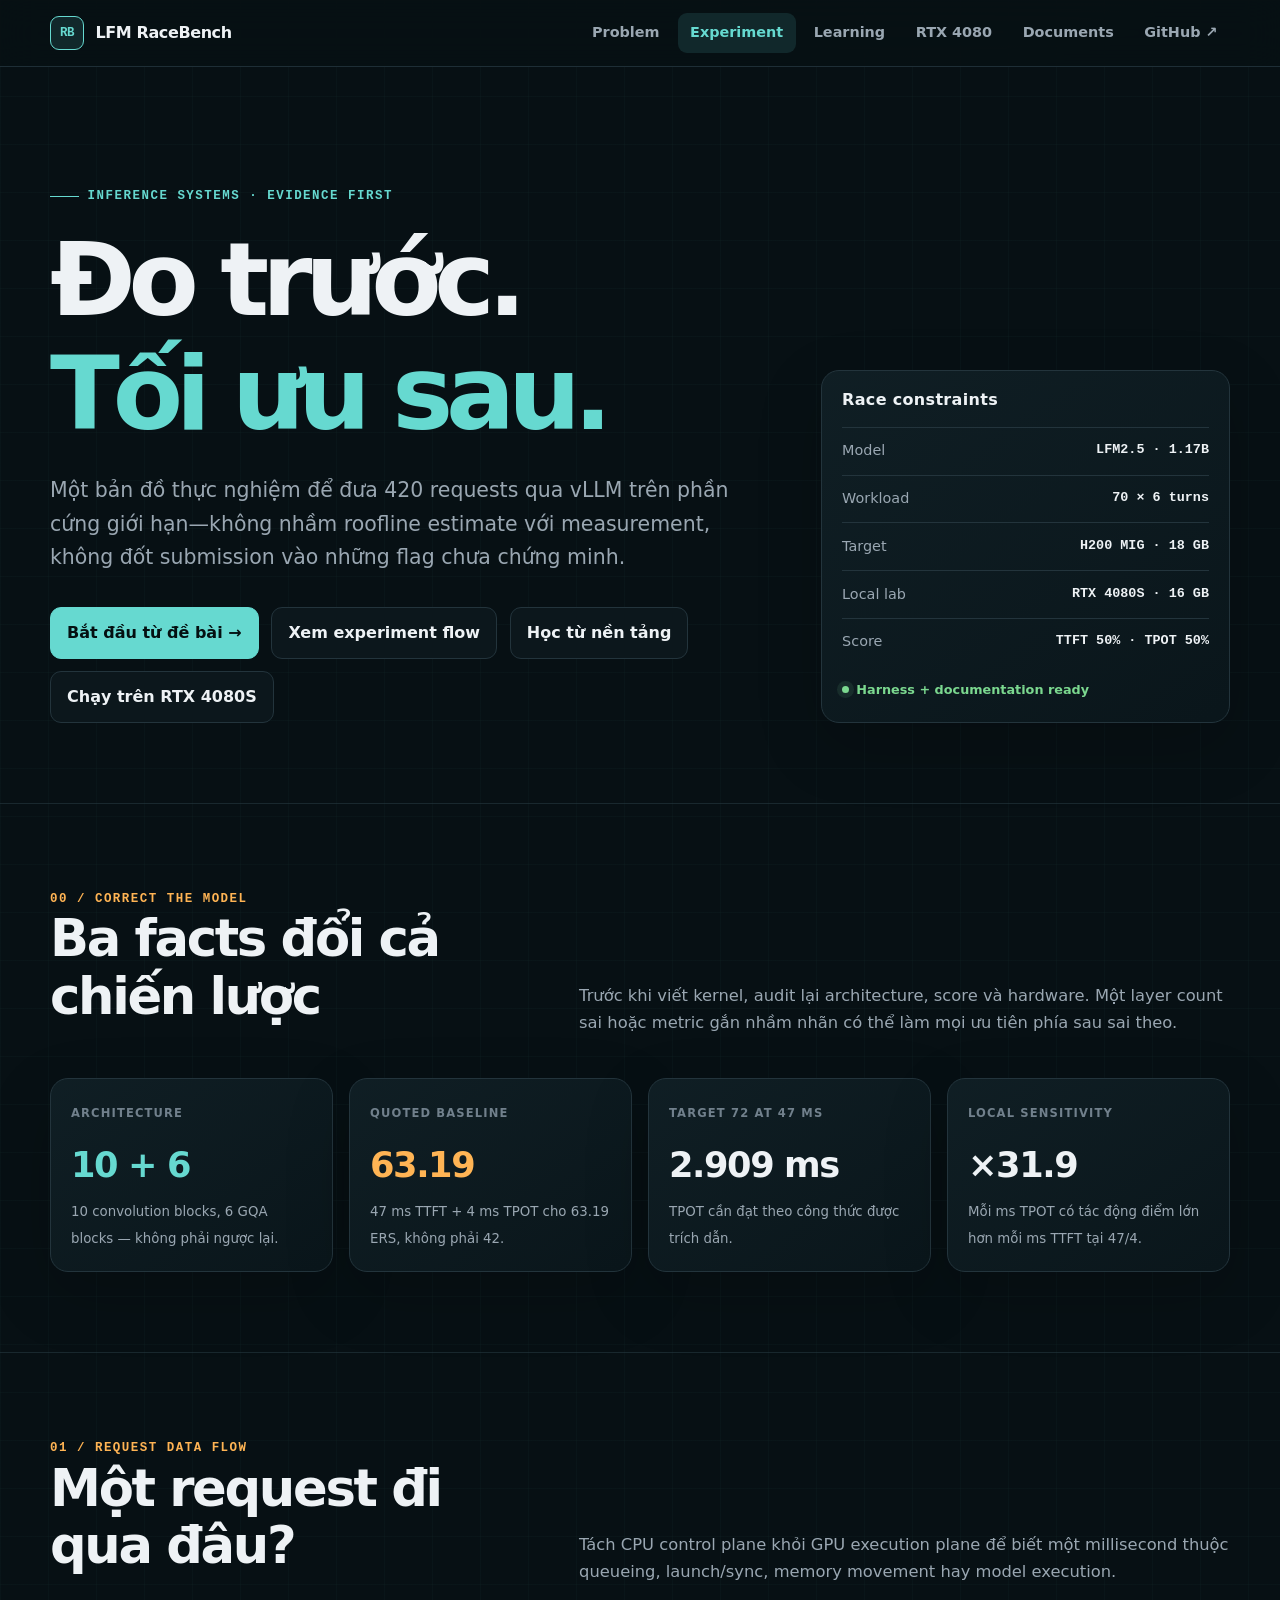
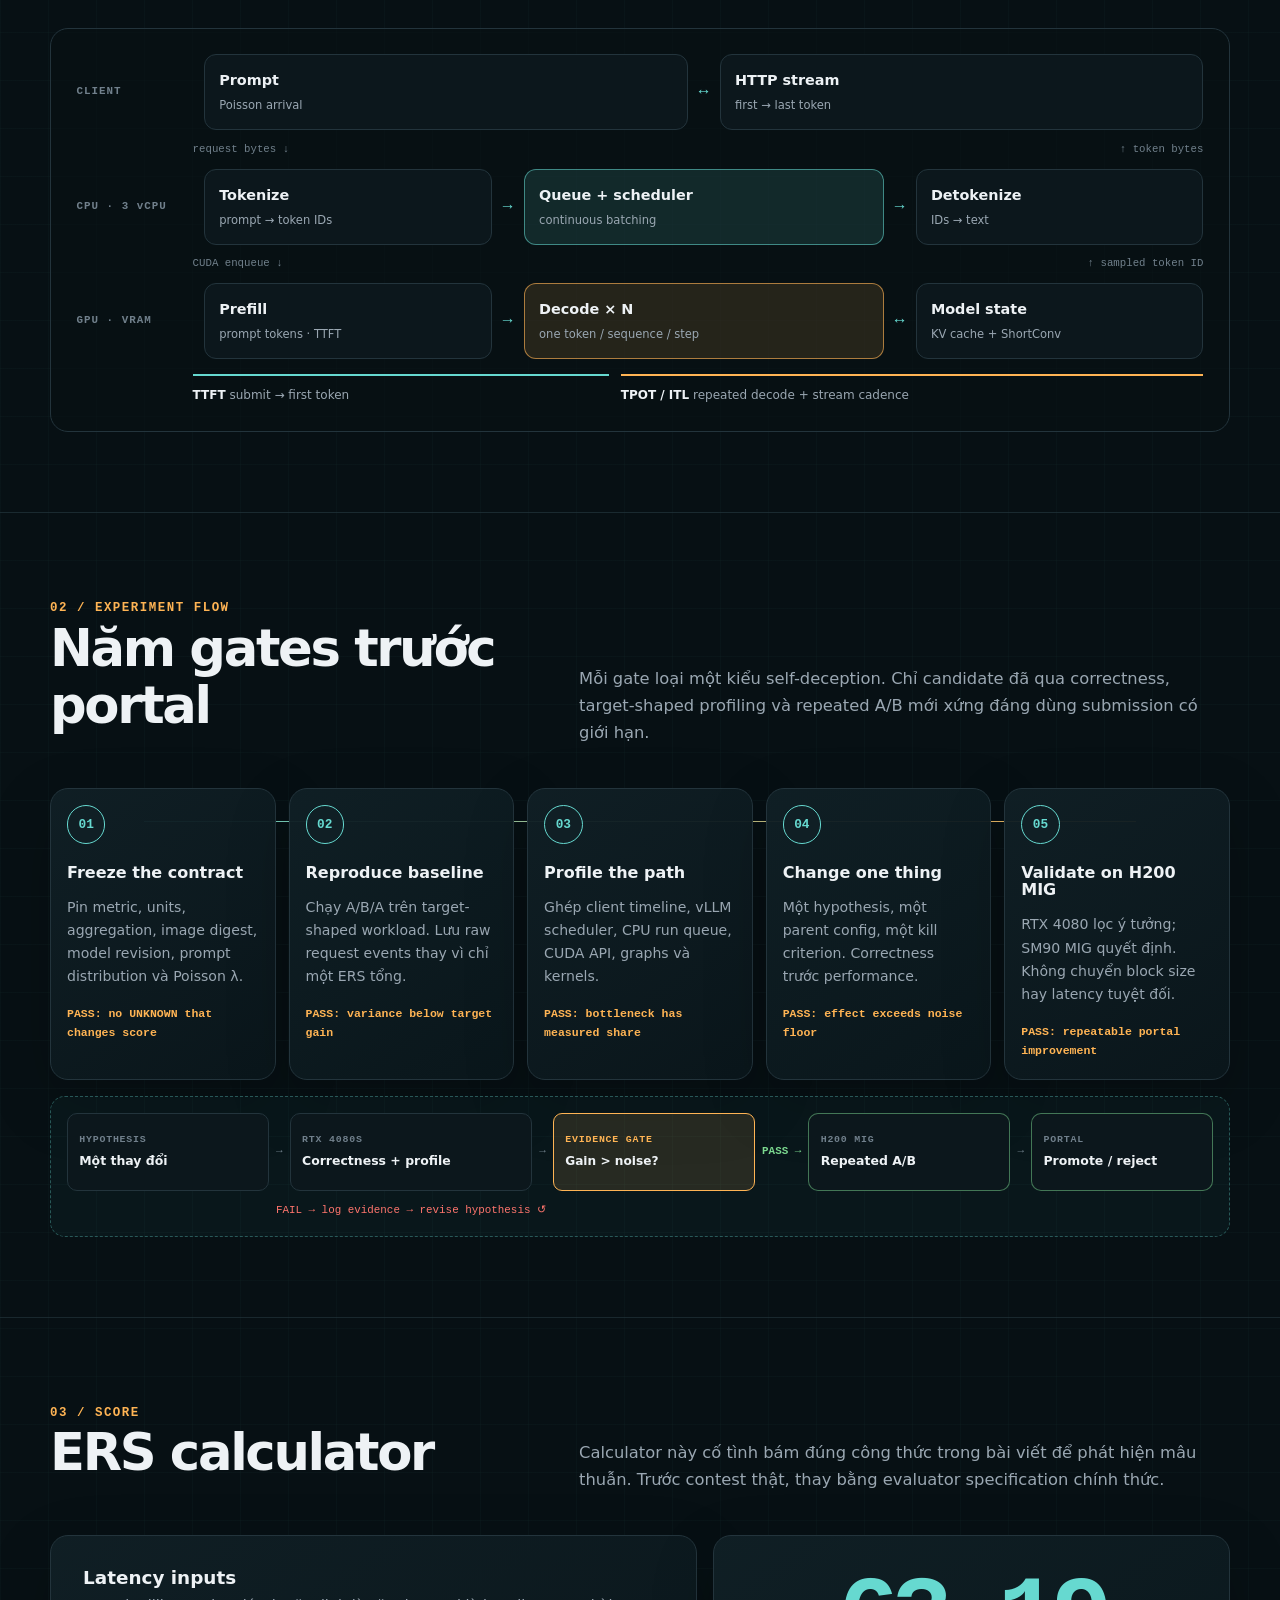
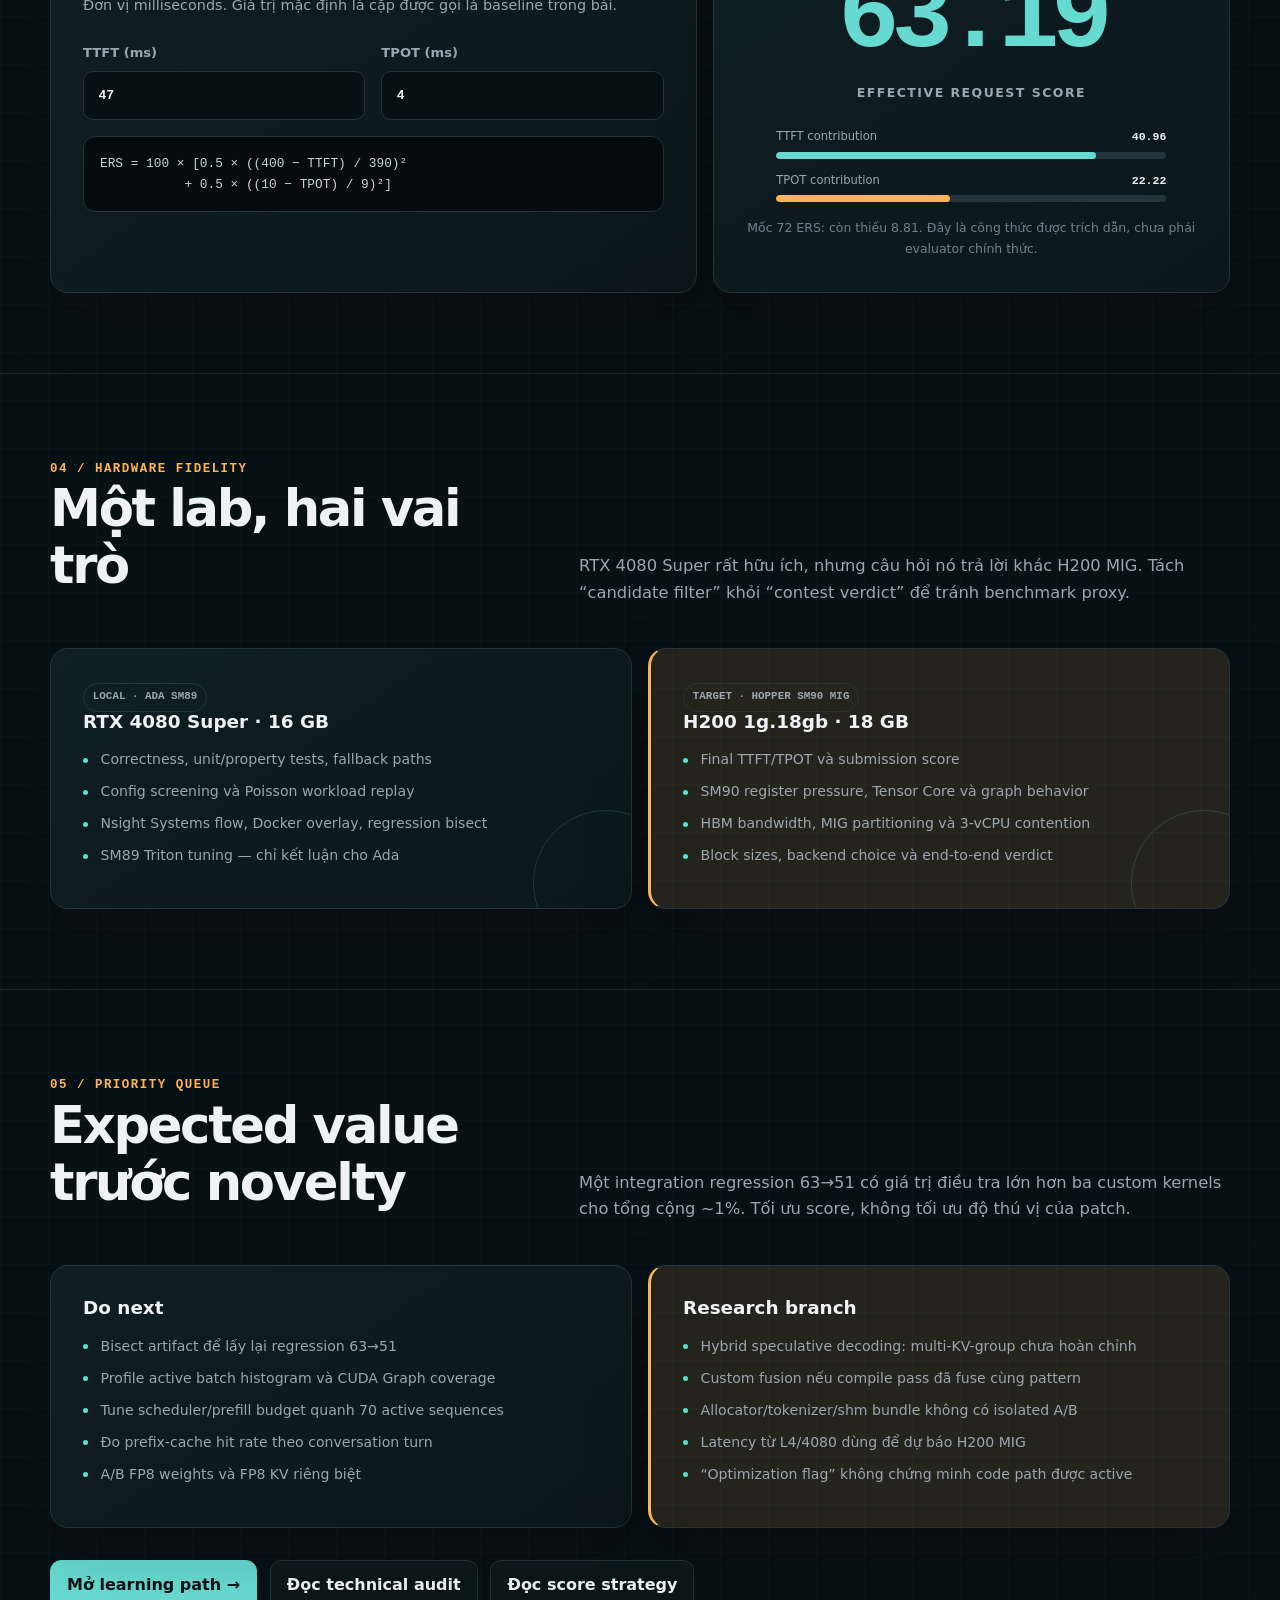
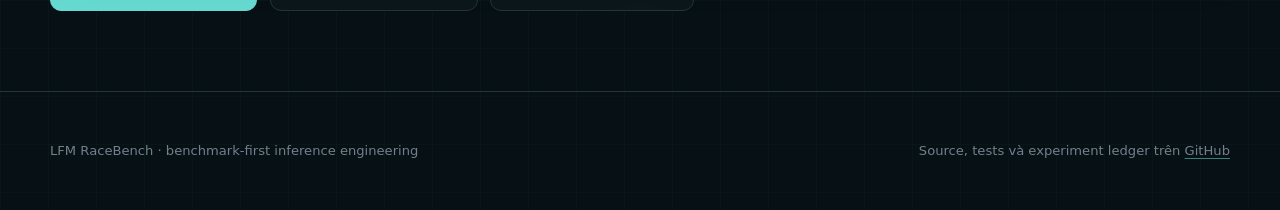
==== commit 2ff9b813: "Add visual explanations across documentation" ====
--- a/docs/index.html
+++ b/docs/index.html
@@ -6,7 +6,7 @@
     <meta name="description" content="Quy trình benchmark-first để tối ưu LFM2.5 inference với vLLM trên RTX 4080 Super và H200 MIG.">
     <meta name="theme-color" content="#071014">
     <title>LFM RaceBench — Experiment flow</title>
-    <link rel="stylesheet" href="assets/site.css">
+    <link rel="stylesheet" href="assets/site.css?v=visuals-1">
     <script src="assets/site.js" defer></script>
   </head>
   <body>
--- a/docs/assets/site.css
+++ b/docs/assets/site.css
@@ -936,10 +936,11 @@
 }
 
 .method-stage {
-  grid-template-columns: minmax(0, 0.8fr) minmax(110px, 1.2fr);
+  grid-template-columns: minmax(0, 1fr) auto minmax(0, 1fr);
 }
 
 .method-stage small {
+  grid-column: 1 / -1;
   color: var(--muted);
   font-size: 0.68rem;
   line-height: 1.4;
@@ -1051,6 +1052,107 @@
 
 .term-card p {
   margin-top: 0.45rem;
+}
+
+.definition-sources {
+  margin-top: 1.1rem;
+  padding: 1rem;
+  border: 1px solid rgba(80, 206, 226, 0.24);
+  border-radius: 12px;
+  background: rgba(5, 12, 15, 0.58);
+}
+
+.definition-source-head {
+  display: flex;
+  align-items: flex-end;
+  justify-content: space-between;
+  gap: 1rem;
+}
+
+.definition-source-head span {
+  color: var(--amber);
+  font-family: "SFMono-Regular", Consolas, monospace;
+  font-size: 0.61rem;
+  font-weight: 800;
+  letter-spacing: 0.08em;
+}
+
+.definition-source-head h3 {
+  margin: 0.35rem 0 0;
+  font-size: 1rem;
+}
+
+.source-map-link {
+  flex: 0 0 auto;
+  color: var(--cyan);
+  font-family: "SFMono-Regular", Consolas, monospace;
+  font-size: 0.7rem;
+}
+
+.source-policy {
+  margin: 0.8rem 0 0;
+  padding: 0.75rem;
+  border-left: 2px solid var(--amber);
+  background: rgba(255, 191, 105, 0.06);
+  color: var(--muted);
+  font-size: 0.75rem;
+}
+
+.definition-source-grid {
+  display: grid;
+  grid-template-columns: repeat(2, minmax(0, 1fr));
+  gap: 0.75rem;
+  margin-top: 0.85rem;
+}
+
+.definition-source-card {
+  min-width: 0;
+  padding: 0.9rem;
+  border: 1px solid var(--line);
+  border-radius: 10px;
+  background: rgba(7, 16, 20, 0.62);
+}
+
+.source-kind {
+  display: inline-block;
+  padding: 0.2rem 0.4rem;
+  border: 1px solid currentColor;
+  border-radius: 999px;
+  font-family: "SFMono-Regular", Consolas, monospace;
+  font-size: 0.56rem;
+  font-weight: 800;
+  letter-spacing: 0.06em;
+}
+
+.source-kind.standard { color: var(--green); }
+.source-kind.protocol { color: var(--cyan); }
+.source-kind.unverified { color: #ff7b7b; }
+.source-kind.caution { color: var(--amber); }
+
+.definition-source-card h4 {
+  margin: 0.55rem 0 0;
+  color: var(--ink);
+  font-size: 0.88rem;
+}
+
+.definition-source-card p {
+  margin: 0.45rem 0 0;
+  color: var(--muted);
+  font-size: 0.73rem;
+  line-height: 1.52;
+}
+
+.definition-links {
+  display: flex;
+  flex-wrap: wrap;
+  gap: 0.35rem 0.7rem;
+  margin-top: 0.65rem;
+}
+
+.definition-links a {
+  color: var(--cyan);
+  font-family: "SFMono-Regular", Consolas, monospace;
+  font-size: 0.65rem;
 }
 
 .lesson-gate {
@@ -1225,6 +1327,578 @@
   color: var(--cyan);
 }
 
+.formula-grid {
+  display: grid;
+  grid-template-columns: repeat(2, minmax(0, 1fr));
+  gap: 0.75rem;
+  margin-top: 1rem;
+}
+
+.formula-card {
+  min-width: 0;
+  padding: 1rem;
+  border: 1px solid var(--line);
+  border-radius: 11px;
+  background: rgba(5, 12, 15, 0.62);
+}
+
+.formula-card > span,
+.ers-formula > span,
+.worked-head > span {
+  color: var(--amber);
+  font-family: "SFMono-Regular", Consolas, monospace;
+  font-size: 0.61rem;
+  font-weight: 800;
+  letter-spacing: 0.08em;
+}
+
+.formula-card h3 {
+  margin: 0.4rem 0 0.65rem;
+  color: var(--ink);
+  font-size: 0.95rem;
+}
+
+.formula-card > code {
+  display: block;
+  overflow-x: auto;
+  padding: 0.7rem;
+  border-radius: 7px;
+  background: #050c0f;
+  color: var(--cyan);
+  font-family: "SFMono-Regular", Consolas, "Liberation Mono", monospace;
+  font-size: 0.76rem;
+  line-height: 1.6;
+  white-space: nowrap;
+}
+
+.formula-card p {
+  margin: 0.65rem 0 0;
+  color: var(--muted);
+  font-size: 0.75rem;
+  line-height: 1.5;
+}
+
+.worked-example,
+.ers-formula {
+  margin-top: 1rem;
+  padding: 1rem;
+  border: 1px solid rgba(80, 206, 226, 0.25);
+  border-radius: 12px;
+  background: rgba(80, 206, 226, 0.035);
+}
+
+.worked-head {
+  display: flex;
+  flex-wrap: wrap;
+  align-items: baseline;
+  gap: 0.65rem;
+}
+
+.worked-head h3 {
+  margin: 0;
+  font-size: 1rem;
+}
+
+.example-results {
+  display: grid;
+  grid-template-columns: repeat(4, minmax(0, 1fr));
+  margin-top: 0.75rem;
+  border: 1px solid var(--line);
+  border-radius: 9px;
+  overflow: hidden;
+}
+
+.example-results div {
+  display: grid;
+  gap: 0.25rem;
+  padding: 0.75rem;
+  border-right: 1px solid var(--line);
+}
+
+.example-results div:last-child {
+  border-right: 0;
+}
+
+.example-results span {
+  color: var(--subtle);
+  font-family: "SFMono-Regular", Consolas, monospace;
+  font-size: 0.58rem;
+  font-weight: 800;
+  letter-spacing: 0.07em;
+}
+
+.example-results strong {
+  color: var(--green);
+  font-size: 0.94rem;
+}
+
+.example-results small {
+  color: var(--muted);
+  font-size: 0.66rem;
+  line-height: 1.35;
+}
+
+.sublesson-title {
+  margin: 1.3rem 0 0.65rem;
+  color: var(--cyan);
+  font-size: 1rem;
+}
+
+.decision-rule-grid {
+  display: grid;
+  grid-template-columns: repeat(3, minmax(0, 1fr));
+  gap: 0.7rem;
+}
+
+.decision-rule {
+  display: grid;
+  gap: 0.45rem;
+  min-width: 0;
+  padding: 0.9rem;
+  border: 1px solid var(--line);
+  border-radius: 10px;
+  background: rgba(7, 16, 20, 0.55);
+}
+
+.decision-rule code {
+  color: var(--subtle);
+  font-family: "SFMono-Regular", Consolas, monospace;
+  font-size: 0.67rem;
+}
+
+.decision-rule b {
+  font-family: "SFMono-Regular", Consolas, monospace;
+  font-size: 0.75rem;
+}
+
+.decision-rule.good b { color: var(--green); }
+.decision-rule.bad b { color: #ff7b7b; }
+.decision-rule.warn b { color: var(--amber); }
+
+.decision-rule p {
+  margin: 0;
+  color: var(--muted);
+  font-size: 0.72rem;
+  line-height: 1.45;
+}
+
+.ers-formula h3 {
+  margin: 0.4rem 0 0.6rem;
+  font-size: 1rem;
+}
+
+.ers-formula pre {
+  max-width: 100%;
+  overflow-x: auto;
+  border: 1px solid var(--line);
+  border-radius: 8px;
+  background: #050c0f;
+}
+
+.ers-formula pre code {
+  display: block;
+  width: max-content;
+  min-width: 100%;
+  padding: 0.85rem;
+  color: var(--cyan);
+  font-family: "SFMono-Regular", Consolas, monospace;
+  font-size: 0.76rem;
+  line-height: 1.65;
+}
+
+.ers-formula p {
+  color: var(--muted);
+  font-size: 0.78rem;
+  line-height: 1.5;
+}
+
+.ers-formula .formula-caveat {
+  margin-bottom: 0;
+  padding: 0.7rem;
+  border-left: 2px solid var(--amber);
+  background: rgba(255, 184, 77, 0.07);
+  color: #d8c6a6;
+}
+
+.benchmark-decision-visual,
+.profile-lanes {
+  margin: 1rem 0 0;
+  padding: 1rem;
+  border: 1px solid rgba(102, 217, 208, 0.24);
+  border-radius: 12px;
+  background: rgba(5, 12, 15, 0.58);
+}
+
+.benchmark-decision-visual figcaption > span,
+.profile-lanes figcaption > span,
+.visual-panel figcaption > span {
+  color: var(--amber);
+  font-family: "SFMono-Regular", Consolas, monospace;
+  font-size: 0.62rem;
+  font-weight: 800;
+  letter-spacing: 0.09em;
+}
+
+.benchmark-decision-visual figcaption h3,
+.profile-lanes figcaption h3 {
+  margin: 0.35rem 0 0;
+  font-size: 1rem;
+}
+
+.aba-track {
+  display: grid;
+  grid-template-columns: minmax(0, 1fr) auto minmax(0, 1fr) auto minmax(0, 1fr);
+  align-items: center;
+  gap: 0.5rem;
+  margin-top: 0.85rem;
+}
+
+.aba-track > div {
+  display: grid;
+  gap: 0.2rem;
+  min-width: 0;
+  padding: 0.75rem;
+  border: 1px solid var(--line);
+  border-radius: 9px;
+  background: rgba(12, 23, 28, 0.78);
+  text-align: center;
+}
+
+.aba-track > div.candidate-run {
+  border-color: rgba(255, 180, 84, 0.5);
+  background: var(--amber-soft);
+}
+
+.aba-track span {
+  color: var(--cyan);
+  font-family: "SFMono-Regular", Consolas, monospace;
+  font-size: 0.7rem;
+  font-weight: 800;
+}
+
+.aba-track strong { font-size: 0.78rem; }
+.aba-track small { color: var(--muted); font-size: 0.66rem; }
+.aba-track > b { color: var(--cyan); }
+
+.ci-visual {
+  margin-top: 0.8rem;
+  padding-top: 0.8rem;
+  border-top: 1px solid var(--line);
+}
+
+.ci-labels {
+  display: grid;
+  grid-template-columns: 1fr auto 1fr;
+  align-items: center;
+  color: var(--subtle);
+  font-family: "SFMono-Regular", Consolas, monospace;
+  font-size: 0.58rem;
+  font-weight: 800;
+}
+
+.ci-labels span:nth-child(2) { color: var(--ink); }
+.ci-labels span:last-child { text-align: right; }
+
+.ci-axis {
+  position: relative;
+  height: 42px;
+  margin-top: 0.3rem;
+  border-radius: 7px;
+  background: linear-gradient(90deg, rgba(123, 216, 143, 0.08) 0 50%, rgba(255, 117, 109, 0.08) 50% 100%);
+}
+
+.ci-axis::before {
+  position: absolute;
+  top: 20px;
+  right: 0;
+  left: 0;
+  height: 1px;
+  background: var(--line);
+  content: "";
+}
+
+.ci-zero {
+  position: absolute;
+  z-index: 1;
+  top: 4px;
+  bottom: 4px;
+  left: 50%;
+  width: 2px;
+  background: var(--ink);
+}
+
+.ci-range {
+  position: absolute;
+  z-index: 2;
+  top: 15px;
+  left: 17%;
+  display: flex;
+  width: 25%;
+  height: 11px;
+  align-items: center;
+  justify-content: space-between;
+  border: 2px solid var(--green);
+  border-radius: 999px;
+  background: rgba(123, 216, 143, 0.28);
+}
+
+.ci-range b {
+  position: relative;
+  top: 15px;
+  color: var(--muted);
+  font-family: "SFMono-Regular", Consolas, monospace;
+  font-size: 0.58rem;
+  white-space: nowrap;
+}
+
+.ci-range b:first-child { transform: translateX(-35%); }
+.ci-range b:last-child { transform: translateX(35%); }
+
+.ci-visual p {
+  margin: 0.75rem 0 0;
+  color: var(--muted);
+  font-size: 0.72rem;
+}
+
+.doc-visual-band {
+  padding: 0 0 1.5rem;
+}
+
+.visual-panel {
+  max-width: 1040px;
+  margin: 0 auto;
+  padding: clamp(1rem, 3vw, 1.5rem);
+  border: 1px solid var(--line);
+  border-radius: 16px;
+  background: rgba(12, 23, 28, 0.74);
+}
+
+.visual-panel figcaption h2 {
+  margin: 0.35rem 0 0;
+  font-size: clamp(1.15rem, 2.5vw, 1.55rem);
+}
+
+.visual-panel figcaption p {
+  margin: 0.35rem 0 0;
+  color: var(--muted);
+  font-size: 0.8rem;
+}
+
+.status-bar {
+  display: flex;
+  min-height: 76px;
+  margin-top: 1rem;
+  overflow: hidden;
+  border: 1px solid var(--line);
+  border-radius: 10px;
+}
+
+.status-segment {
+  display: grid;
+  flex: var(--share);
+  min-width: 0;
+  place-content: center;
+  padding: 0.65rem;
+  text-align: center;
+}
+
+.status-segment + .status-segment { border-left: 1px solid rgba(7, 16, 20, 0.75); }
+.status-segment b { font-size: 1.25rem; line-height: 1; }
+.status-segment small { margin-top: 0.2rem; font-family: "SFMono-Regular", Consolas, monospace; font-size: 0.62rem; font-weight: 800; }
+.verified-segment { background: rgba(123, 216, 143, 0.18); color: var(--green); }
+.contradicted-segment { background: rgba(255, 117, 109, 0.18); color: var(--red); }
+.inferred-segment { background: rgba(102, 217, 208, 0.16); color: var(--cyan); }
+.unverified-segment { background: rgba(255, 180, 84, 0.17); color: var(--amber); }
+
+.chart-note,
+.gate-outcomes,
+.profile-lane-note {
+  display: flex;
+  flex-wrap: wrap;
+  justify-content: space-between;
+  gap: 0.45rem 1rem;
+  margin-top: 0.75rem;
+  color: var(--muted);
+  font-size: 0.7rem;
+}
+
+.chart-note > strong { color: var(--ink); }
+
+.gate-track {
+  display: grid;
+  grid-template-columns: minmax(92px, 1fr) auto minmax(92px, 1fr) auto minmax(92px, 1fr) auto minmax(92px, 1fr) auto minmax(92px, 1fr) auto minmax(92px, 1fr);
+  align-items: stretch;
+  gap: 0.35rem;
+  margin-top: 1rem;
+}
+
+.gate-node {
+  display: grid;
+  min-width: 0;
+  align-content: center;
+  gap: 0.2rem;
+  padding: 0.7rem;
+  border: 1px solid var(--line);
+  border-radius: 9px;
+  background: rgba(5, 12, 15, 0.6);
+}
+
+.gate-node span {
+  color: var(--amber);
+  font-family: "SFMono-Regular", Consolas, monospace;
+  font-size: 0.62rem;
+  font-weight: 800;
+}
+
+.gate-node strong { font-size: 0.76rem; }
+.gate-node small { color: var(--muted); font-size: 0.64rem; }
+.gate-track > b { display: grid; place-items: center; color: var(--cyan); }
+.portal-gate { border-color: rgba(123, 216, 143, 0.5); background: rgba(123, 216, 143, 0.07); }
+.pass-path b { color: var(--green); }
+.return-path b { color: var(--amber); }
+
+.sensitivity-bars {
+  display: grid;
+  gap: 0.75rem;
+  margin-top: 1rem;
+}
+
+.sensitivity-row {
+  display: grid;
+  grid-template-columns: 105px minmax(0, 1fr) 105px;
+  align-items: center;
+  gap: 0.75rem;
+}
+
+.sensitivity-row > strong,
+.sensitivity-row > b {
+  font-family: "SFMono-Regular", Consolas, monospace;
+  font-size: 0.7rem;
+}
+
+.sensitivity-row > b { color: var(--ink); text-align: right; }
+
+.bar-track {
+  height: 18px;
+  overflow: hidden;
+  border-radius: 999px;
+  background: rgba(35, 52, 60, 0.65);
+}
+
+.score-bar {
+  display: block;
+  min-width: 4px;
+  height: 100%;
+  border-radius: inherit;
+}
+
+.tpot-bar { width: 100%; background: var(--cyan); }
+.ttft-bar { width: 3.13%; background: var(--amber); }
+
+.timeline-axis,
+.timeline-row {
+  display: grid;
+  grid-template-columns: 120px repeat(12, minmax(0, 1fr));
+  gap: 3px;
+}
+
+.timeline-axis {
+  margin-top: 1rem;
+  color: var(--subtle);
+  font-family: "SFMono-Regular", Consolas, monospace;
+  font-size: 0.58rem;
+  text-align: center;
+}
+
+.timeline-axis span { text-align: left; }
+
+.roadmap-timeline {
+  display: grid;
+  gap: 0.35rem;
+  margin-top: 0.4rem;
+}
+
+.timeline-row {
+  align-items: center;
+  min-height: 36px;
+  border-bottom: 1px solid rgba(35, 52, 60, 0.55);
+}
+
+.timeline-row > strong {
+  font-size: 0.68rem;
+}
+
+.timeline-bar {
+  grid-column: var(--start) / span var(--span);
+  min-width: 0;
+  padding: 0.35rem 0.45rem;
+  overflow: hidden;
+  border-radius: 6px;
+  color: var(--ink);
+  font-family: "SFMono-Regular", Consolas, monospace;
+  font-size: 0.6rem;
+  font-weight: 800;
+  text-overflow: ellipsis;
+  white-space: nowrap;
+}
+
+.phase-foundation { background: rgba(123, 216, 143, 0.22); }
+.phase-serving { background: rgba(102, 217, 208, 0.2); }
+.phase-gpu { background: rgba(255, 180, 84, 0.2); }
+.phase-kernel { background: rgba(255, 117, 109, 0.18); }
+.phase-numeric { background: rgba(102, 217, 208, 0.26); }
+.phase-hybrid { background: rgba(255, 180, 84, 0.26); }
+.phase-integration { background: rgba(123, 216, 143, 0.28); }
+
+.profile-lane {
+  display: grid;
+  grid-template-columns: 62px minmax(0, 1fr);
+  align-items: center;
+  gap: 0.4rem 0.7rem;
+  margin-top: 0.85rem;
+}
+
+.profile-lane > strong {
+  color: var(--subtle);
+  font-family: "SFMono-Regular", Consolas, monospace;
+  font-size: 0.6rem;
+}
+
+.lane-track {
+  display: grid;
+  grid-template-columns: repeat(12, minmax(0, 1fr));
+  min-width: 0;
+  min-height: 30px;
+  gap: 2px;
+  padding: 3px;
+  border-radius: 7px;
+  background: rgba(35, 52, 60, 0.45);
+}
+
+.lane-block {
+  display: grid;
+  min-width: 0;
+  place-items: center;
+  overflow: hidden;
+  border-radius: 5px;
+  font-family: "SFMono-Regular", Consolas, monospace;
+  font-size: 0.58rem;
+  font-weight: 800;
+  text-overflow: ellipsis;
+  white-space: nowrap;
+}
+
+.client-submit { grid-column: 1 / 3; background: rgba(102, 217, 208, 0.22); }
+.client-first { grid-column: 7 / 9; background: rgba(123, 216, 143, 0.24); }
+.client-stream { grid-column: 9 / 13; background: rgba(102, 217, 208, 0.15); }
+.cpu-front { grid-column: 1 / 3; background: rgba(255, 180, 84, 0.18); }
+.cpu-queue { grid-column: 3 / 5; background: rgba(255, 180, 84, 0.24); }
+.cpu-gap { grid-column: 5 / 7; background: rgba(255, 117, 109, 0.24); }
+.cpu-launch { grid-column: 7 / 9; background: rgba(255, 180, 84, 0.2); }
+.gpu-prefill { grid-column: 3 / 7; background: rgba(102, 217, 208, 0.24); }
+.gpu-graph { grid-column: 8 / 10; background: rgba(123, 216, 143, 0.24); }
+.gpu-decode { grid-column: 10 / 13; background: rgba(102, 217, 208, 0.2); }
+
 .article-hero {
   padding: 5.5rem 0 3.5rem;
 }
@@ -1968,6 +2642,118 @@
   color: #b9dec1;
   font-size: 0.78rem;
   line-height: 1.5;
+}
+
+.logic-review {
+  margin-top: 1rem;
+  overflow: hidden;
+  border: 1px solid rgba(80, 206, 226, 0.28);
+  border-radius: 11px;
+  background: rgba(80, 206, 226, 0.035);
+}
+
+.logic-head {
+  display: flex;
+  flex-wrap: wrap;
+  align-items: baseline;
+  gap: 0.65rem;
+  padding: 0.75rem 0.85rem;
+  border-bottom: 1px solid var(--line);
+}
+
+.logic-head span {
+  color: var(--amber);
+  font-family: "SFMono-Regular", Consolas, monospace;
+  font-size: 0.62rem;
+  font-weight: 800;
+  letter-spacing: 0.08em;
+}
+
+.logic-head b {
+  color: var(--ink);
+  font-size: 0.84rem;
+}
+
+.logic-grid {
+  display: grid;
+  grid-template-columns: repeat(4, minmax(0, 1fr));
+}
+
+.logic-grid > div {
+  min-width: 0;
+  padding: 0.75rem;
+  border-right: 1px solid var(--line);
+}
+
+.logic-grid > div:last-child {
+  border-right: 0;
+}
+
+.logic-grid small {
+  color: var(--cyan);
+  font-family: "SFMono-Regular", Consolas, monospace;
+  font-size: 0.6rem;
+  font-weight: 800;
+  letter-spacing: 0.08em;
+}
+
+.logic-grid p {
+  margin: 0.35rem 0 0;
+  color: var(--muted);
+  font-size: 0.72rem;
+  line-height: 1.45;
+}
+
+.next-step {
+  display: grid;
+  grid-template-columns: auto minmax(0, 1fr);
+  gap: 0.7rem;
+  align-items: start;
+  padding: 0.75rem 0.85rem;
+  border-top: 1px solid var(--line);
+  background: rgba(123, 216, 143, 0.055);
+}
+
+.next-step span {
+  color: var(--green);
+  font-family: "SFMono-Regular", Consolas, monospace;
+  font-size: 0.62rem;
+  font-weight: 800;
+  letter-spacing: 0.08em;
+}
+
+.next-step p {
+  margin: 0;
+  color: #b9dec1;
+  font-size: 0.74rem;
+  line-height: 1.5;
+}
+
+.decision-branches {
+  display: grid;
+  grid-template-columns: repeat(4, minmax(0, 1fr));
+}
+
+.decision-branches div {
+  display: grid;
+  gap: 0.3rem;
+  padding: 0.75rem;
+  border-right: 1px solid var(--line);
+}
+
+.decision-branches div:last-child {
+  border-right: 0;
+}
+
+.decision-branches b {
+  color: var(--cyan);
+  font-size: 0.72rem;
+}
+
+.decision-branches span {
+  color: var(--muted);
+  font-size: 0.7rem;
+  line-height: 1.4;
 }
 
 .source-strip {
@@ -2342,15 +3128,106 @@
   .fields,
   .lesson-grid,
   .term-grid,
+  .definition-source-grid,
   .lab-grid,
+  .formula-grid,
+  .example-results,
+  .decision-rule-grid,
   .toc {
     grid-template-columns: 1fr;
   }
 
+  .definition-source-head {
+    align-items: flex-start;
+    flex-direction: column;
+  }
+
+  .aba-track,
+  .gate-track {
+    grid-template-columns: 1fr;
+  }
+
+  .aba-track > b,
+  .gate-track > b {
+    justify-self: center;
+    transform: rotate(90deg);
+  }
+
+  .status-bar {
+    display: grid;
+    grid-template-columns: repeat(2, minmax(0, 1fr));
+  }
+
+  .status-segment + .status-segment {
+    border-left: 0;
+  }
+
+  .status-segment:nth-child(even) {
+    border-left: 1px solid rgba(7, 16, 20, 0.75);
+  }
+
+  .status-segment:nth-child(n + 3) {
+    border-top: 1px solid rgba(7, 16, 20, 0.75);
+  }
+
+  .sensitivity-row {
+    grid-template-columns: 78px minmax(0, 1fr) 80px;
+    gap: 0.4rem;
+  }
+
+  .sensitivity-row > strong,
+  .sensitivity-row > b {
+    font-size: 0.62rem;
+  }
+
+  .timeline-axis {
+    display: none;
+  }
+
+  .timeline-row {
+    grid-template-columns: 1fr;
+    gap: 0.25rem;
+    padding: 0.35rem 0;
+  }
+
+  .timeline-bar {
+    grid-column: 1;
+  }
+
+  .profile-lane {
+    grid-template-columns: 48px minmax(0, 1fr);
+  }
+
+  .profile-lane-note {
+    display: grid;
+  }
+
+  .example-results div {
+    border-right: 0;
+    border-bottom: 1px solid var(--line);
+  }
+
+  .example-results div:last-child {
+    border-bottom: 0;
+  }
+
   .runbook-toc,
   .implementation-links,
-  .promotion-grid {
+  .promotion-grid,
+  .logic-grid,
+  .decision-branches {
     grid-template-columns: 1fr;
+  }
+
+  .logic-grid > div,
+  .decision-branches div {
+    border-right: 0;
+    border-bottom: 1px solid var(--line);
+  }
+
+  .logic-grid > div:last-child,
+  .decision-branches div:last-child {
+    border-bottom: 0;
   }
 
   .runbook-toc strong {
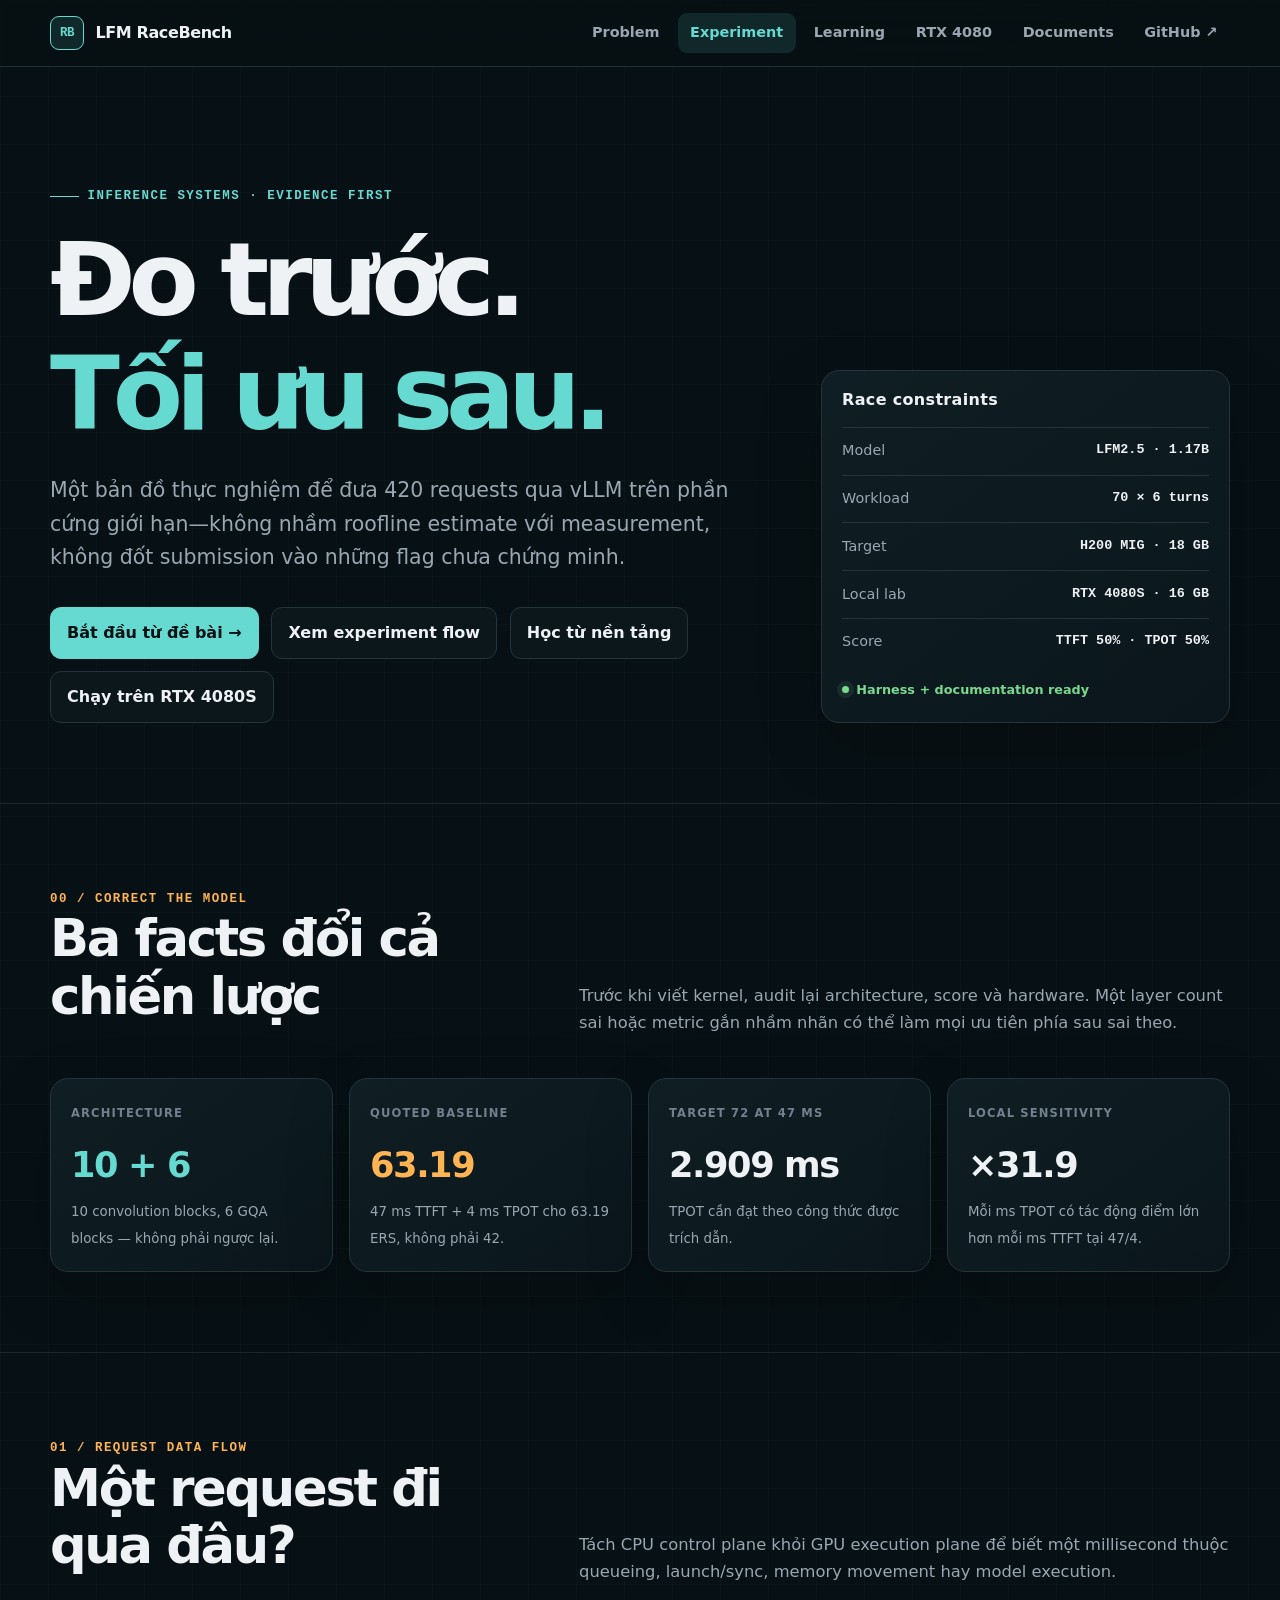
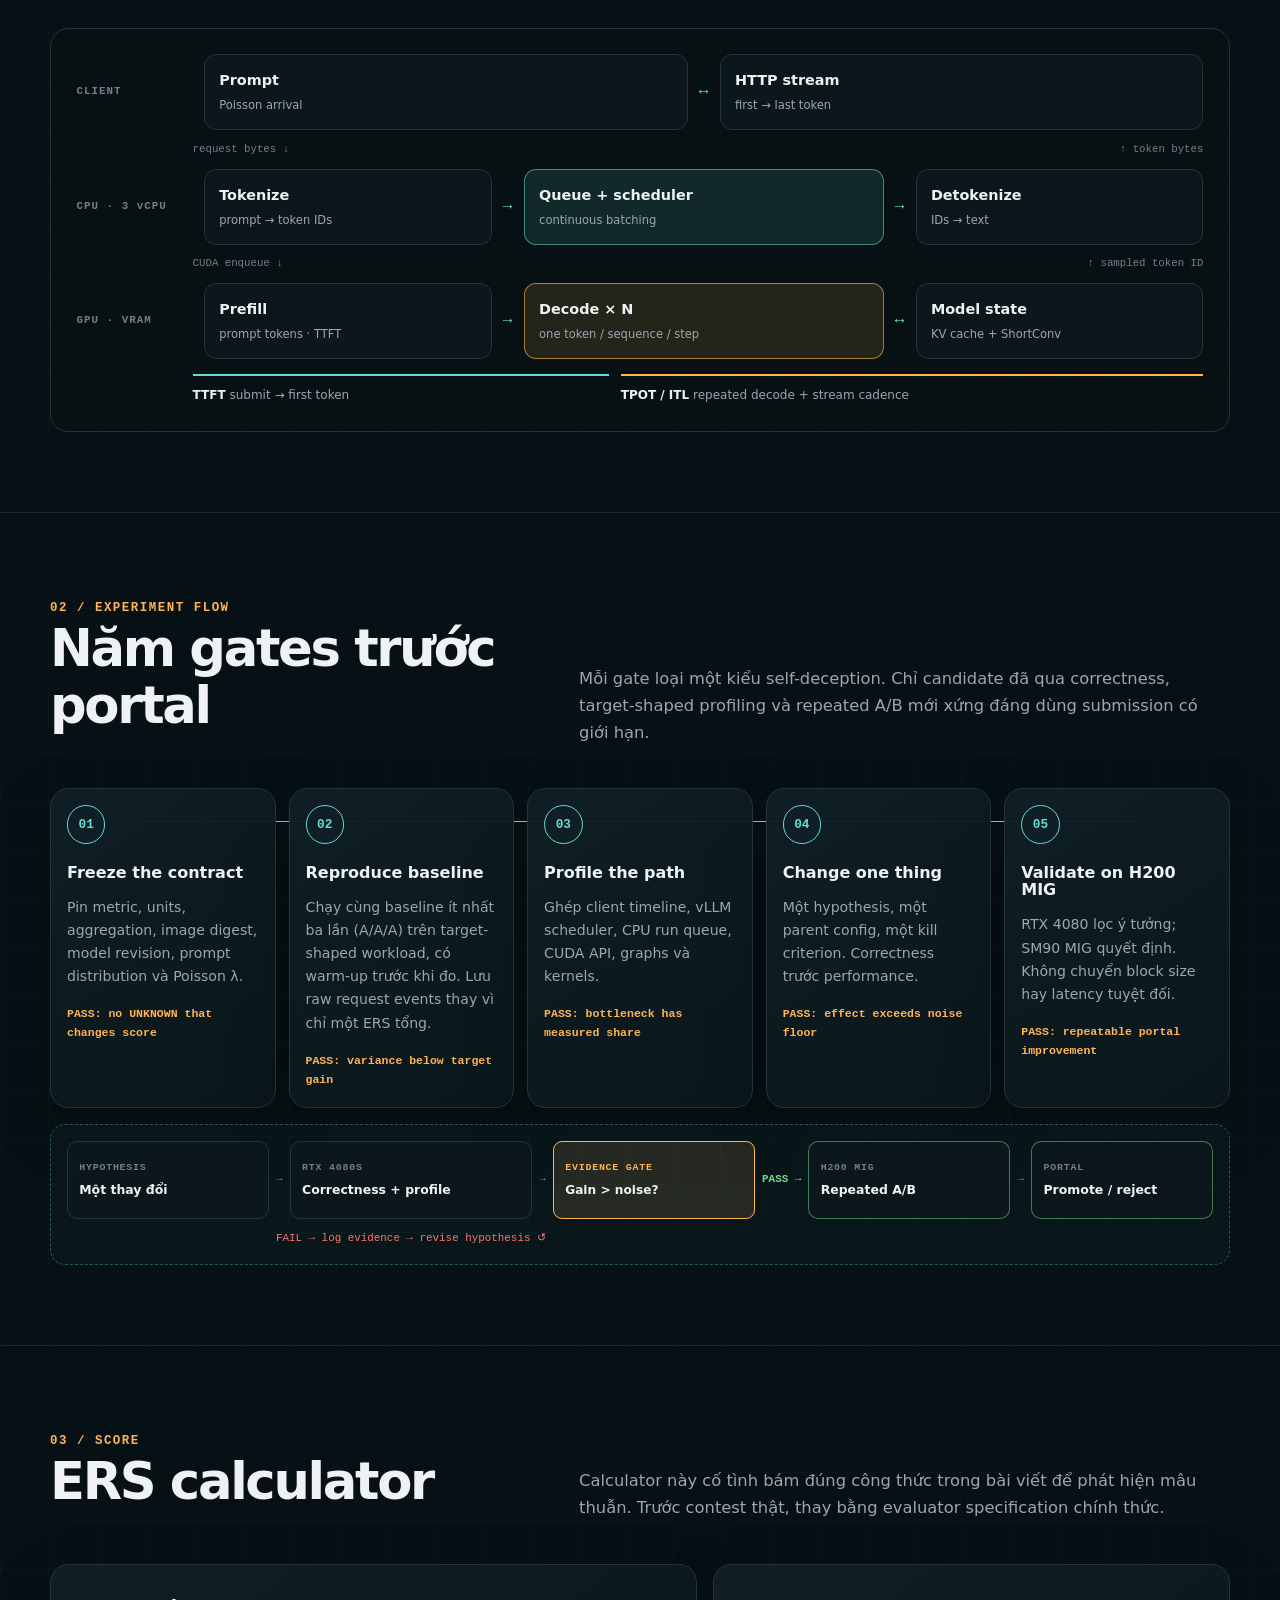
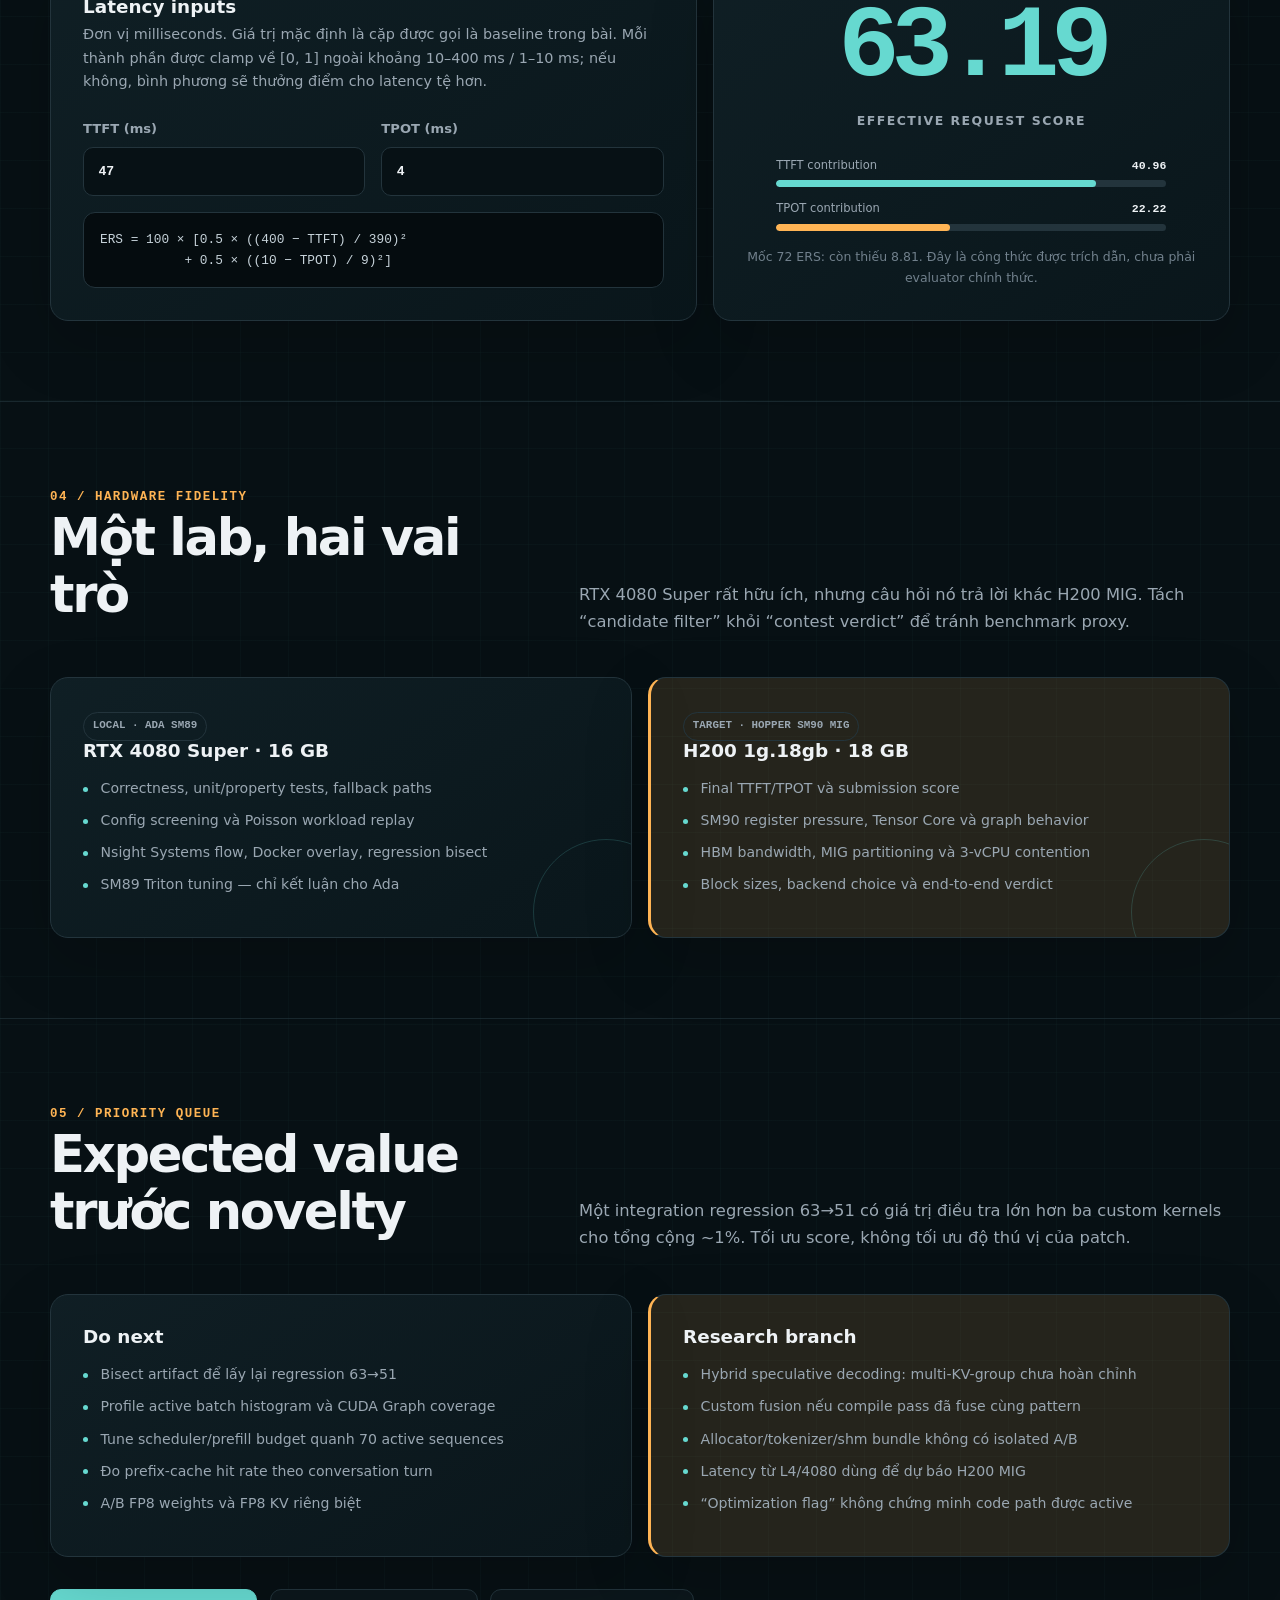
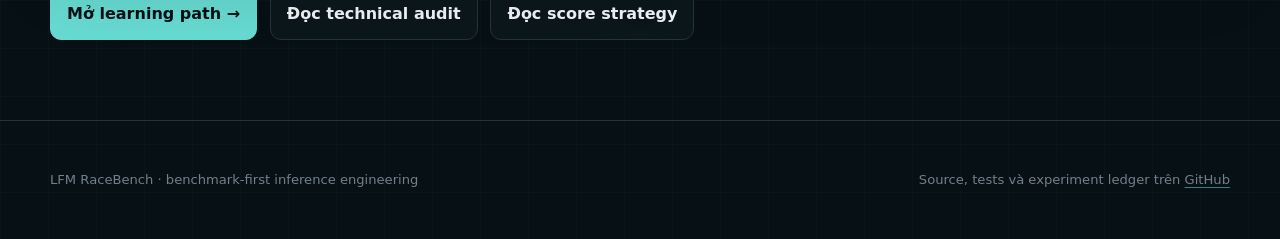
==== commit f569f6cf: "Correct the RTX 4080 A/B/A interpretation and documentation errors - Re-analyse the 2026-08-02 block" ====
--- a/docs/index.html
+++ b/docs/index.html
@@ -150,7 +150,7 @@
             <article class="flow-card">
               <span class="number">02</span>
               <h3>Reproduce baseline</h3>
-              <p>Chạy A/B/A trên target-shaped workload. Lưu raw request events thay vì chỉ một ERS tổng.</p>
+              <p>Chạy cùng baseline ít nhất ba lần (A/A/A) trên target-shaped workload, có warm-up trước khi đo. Lưu raw request events thay vì chỉ một ERS tổng.</p>
               <span class="gate">PASS: variance below target gain</span>
             </article>
             <article class="flow-card">
@@ -199,7 +199,7 @@
           <div class="calculator reveal">
             <div class="panel">
               <h3>Latency inputs</h3>
-              <p class="panel-intro">Đơn vị milliseconds. Giá trị mặc định là cặp được gọi là baseline trong bài.</p>
+              <p class="panel-intro">Đơn vị milliseconds. Giá trị mặc định là cặp được gọi là baseline trong bài. Mỗi thành phần được clamp về [0, 1] ngoài khoảng 10–400 ms / 1–10 ms; nếu không, bình phương sẽ thưởng điểm cho latency tệ hơn.</p>
               <div class="fields">
                 <label>TTFT (ms)<input data-ttft type="number" min="0" step="0.01" value="47"></label>
                 <label>TPOT (ms)<input data-tpot type="number" min="0" step="0.01" value="4"></label>
--- a/docs/assets/site.css
+++ b/docs/assets/site.css
@@ -2644,6 +2644,33 @@
   line-height: 1.5;
 }
 
+.aba-result-visual {
+  display: grid;
+  gap: 0.9rem;
+  margin: 1rem 0 0;
+  padding: 1rem;
+  border: 1px solid rgba(255, 180, 84, 0.32);
+  border-radius: 11px;
+  background: rgba(255, 180, 84, 0.04);
+}
+
+.aba-result-visual figcaption > span,
+.aba-result-visual figcaption h3,
+.aba-result-visual figcaption p { display: block; margin: 0; }
+.aba-result-visual figcaption > span { color: var(--amber); font-family: "SFMono-Regular", Consolas, monospace; font-size: 0.64rem; font-weight: 800; letter-spacing: 0.08em; }
+.aba-result-visual figcaption h3 { margin-top: 0.35rem; font-size: 1rem; }
+.aba-result-visual figcaption p { margin-top: 0.3rem; color: var(--muted); font-size: 0.76rem; }
+.aba-metric { display: grid; gap: 0.42rem; }
+.aba-metric > strong { color: var(--ink); font-family: "SFMono-Regular", Consolas, monospace; font-size: 0.68rem; }
+.aba-bar-row { display: grid; grid-template-columns: 30px minmax(0, 1fr) 82px; align-items: center; gap: 0.55rem; }
+.aba-bar-row b, .aba-bar-row em { font-family: "SFMono-Regular", Consolas, monospace; font-size: 0.66rem; font-style: normal; }
+.aba-bar-row em { color: var(--muted); text-align: right; }
+.aba-bar-row span { display: block; width: var(--w); height: 11px; border-radius: 999px; background: linear-gradient(90deg, var(--cyan), rgba(80, 206, 226, 0.45)); }
+.aba-bar-row:nth-child(4) span { background: linear-gradient(90deg, var(--amber), rgba(255, 180, 84, 0.48)); }
+.aba-verdict { display: grid; grid-template-columns: auto minmax(0, 1fr); gap: 0.7rem; padding: 0.75rem; border: 1px solid rgba(255, 117, 109, 0.28); border-radius: 8px; background: rgba(255, 117, 109, 0.07); }
+.aba-verdict b { color: var(--red); font-family: "SFMono-Regular", Consolas, monospace; font-size: 0.68rem; }
+.aba-verdict span { color: #e0b6b2; font-size: 0.74rem; }
+
 .logic-review {
   margin-top: 1rem;
   overflow: hidden;
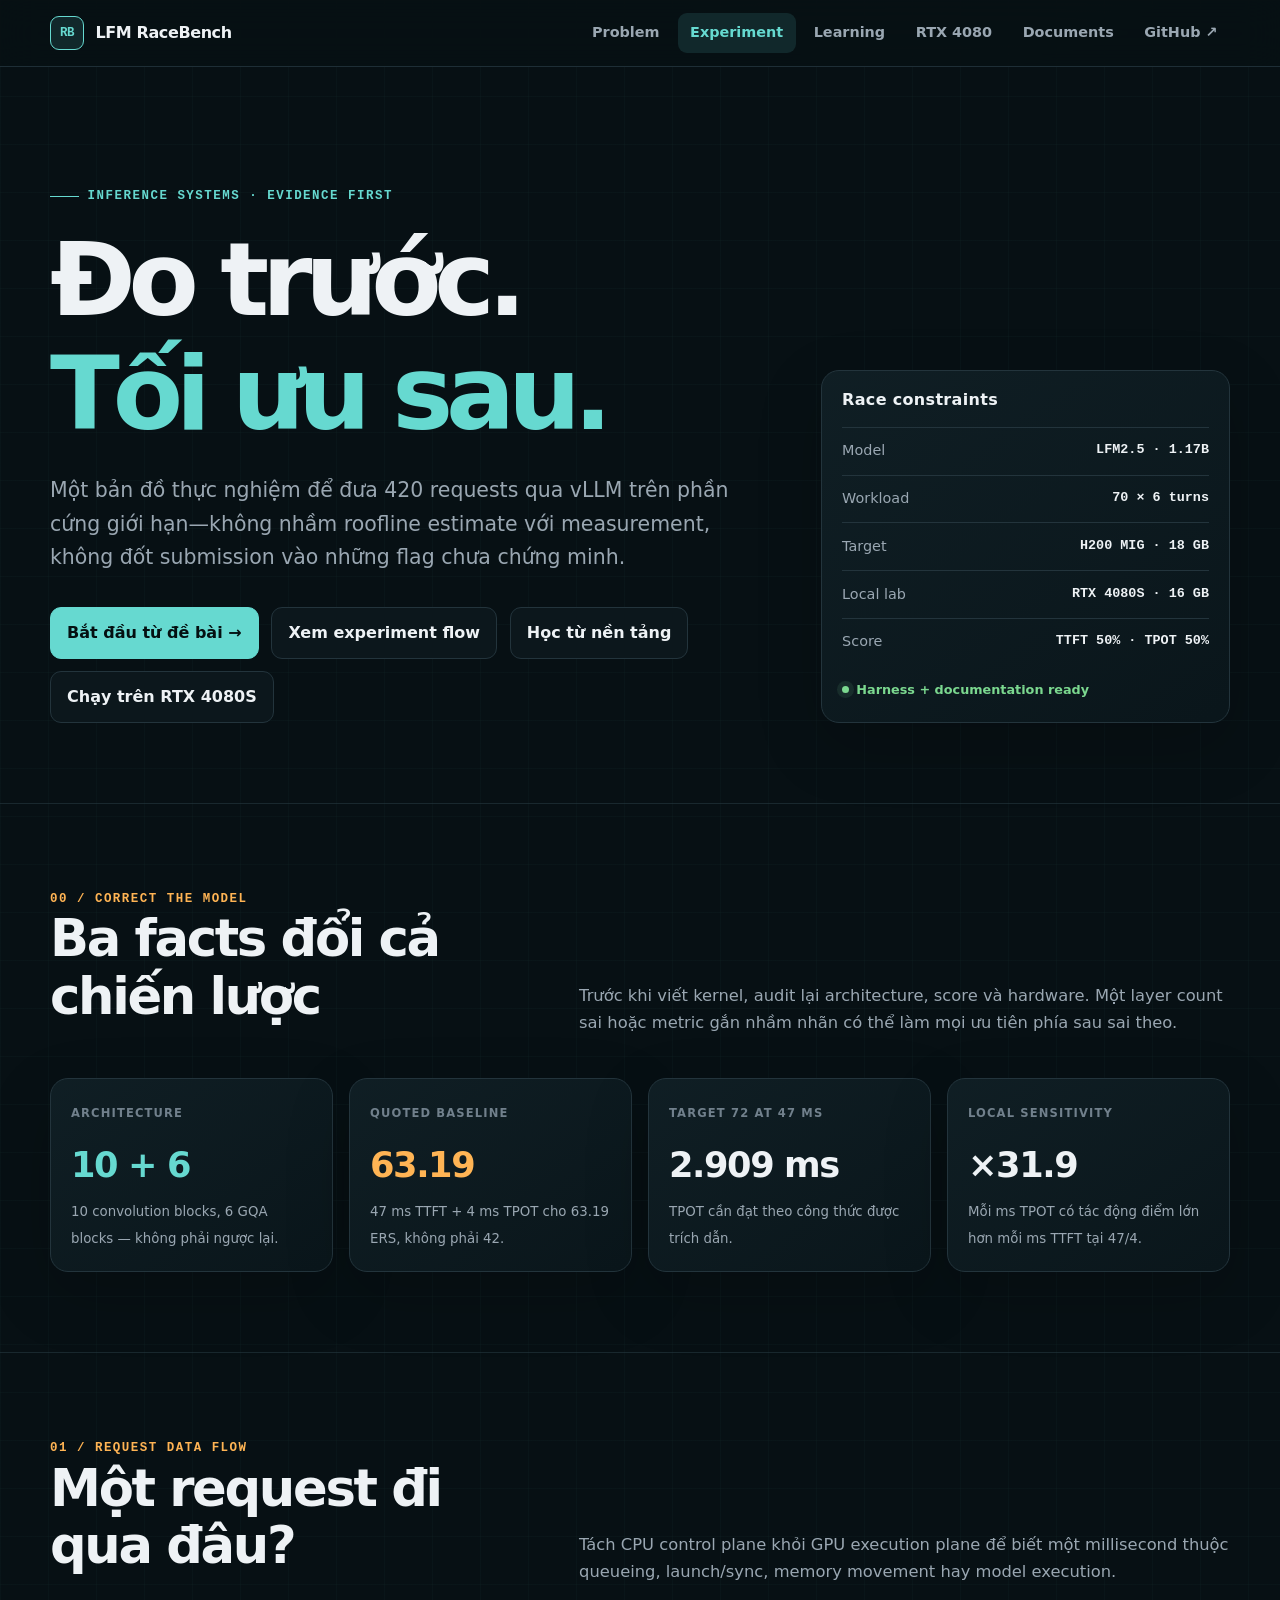
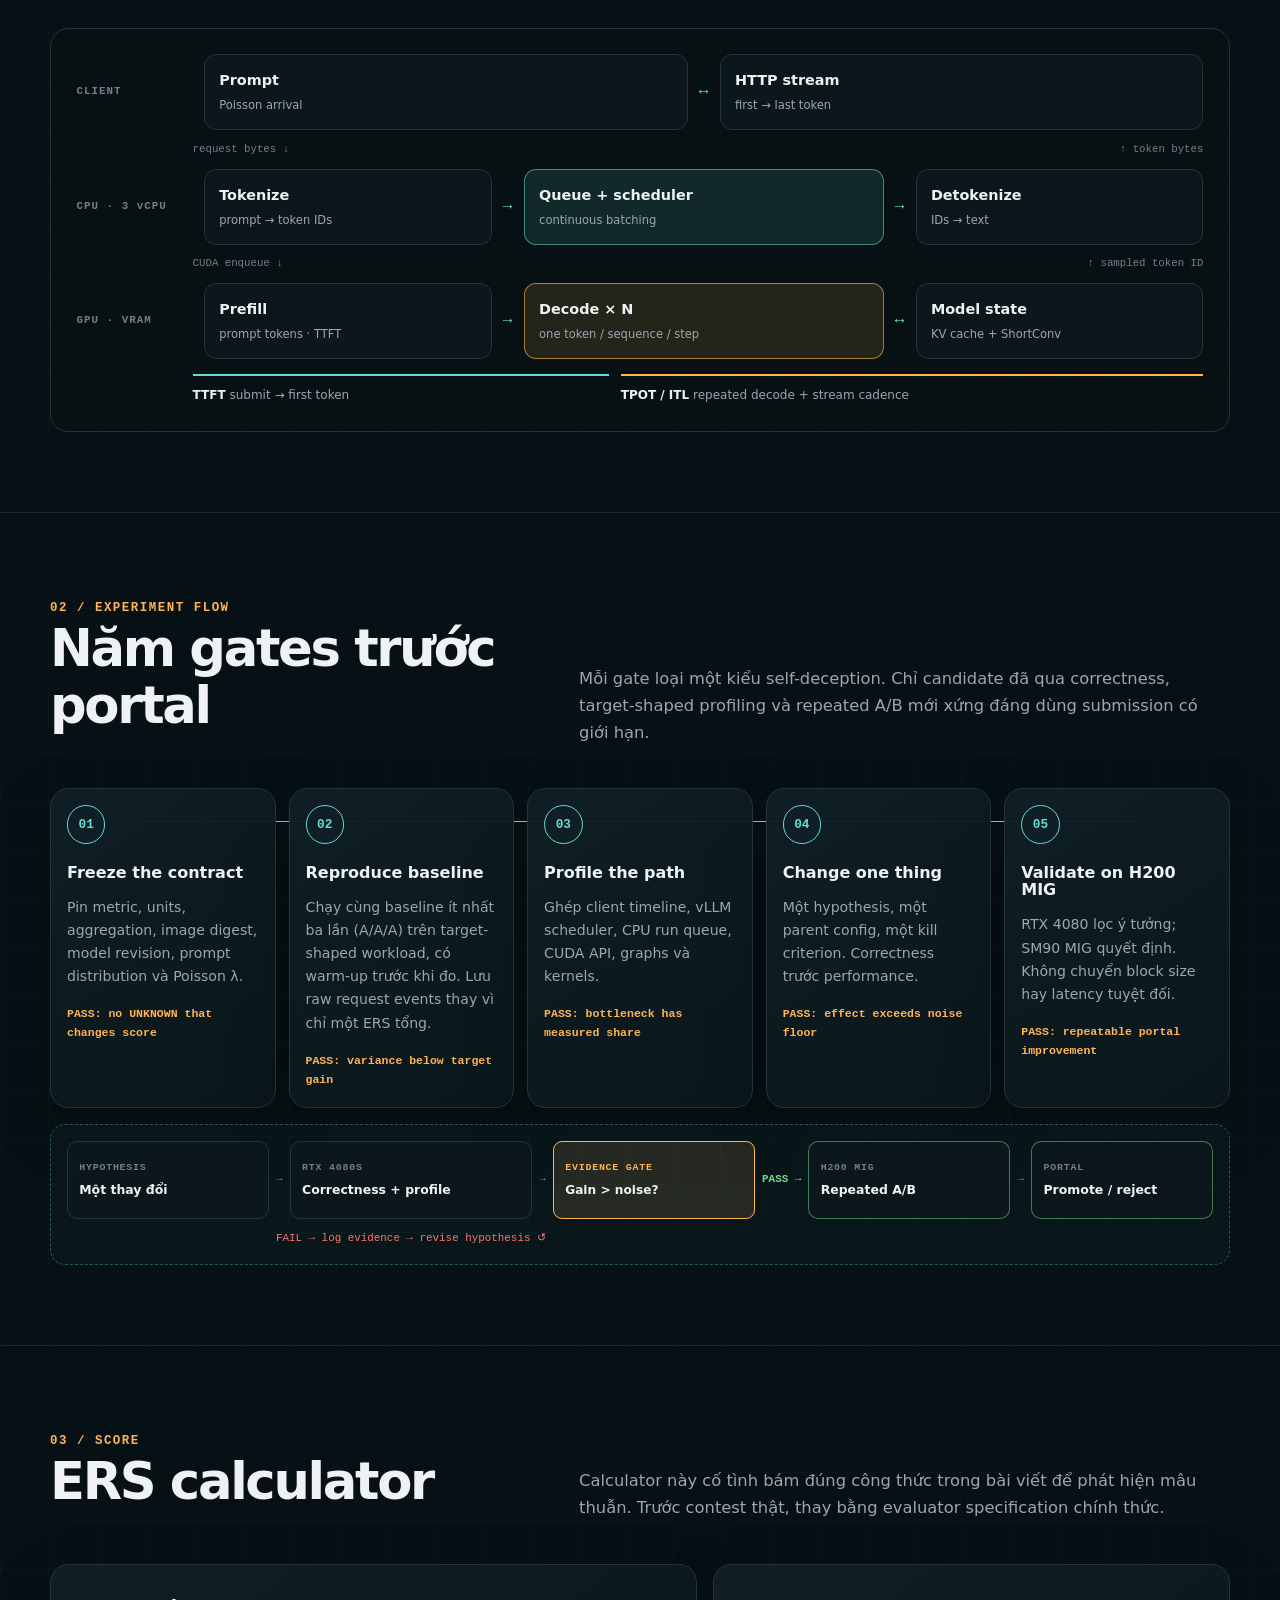
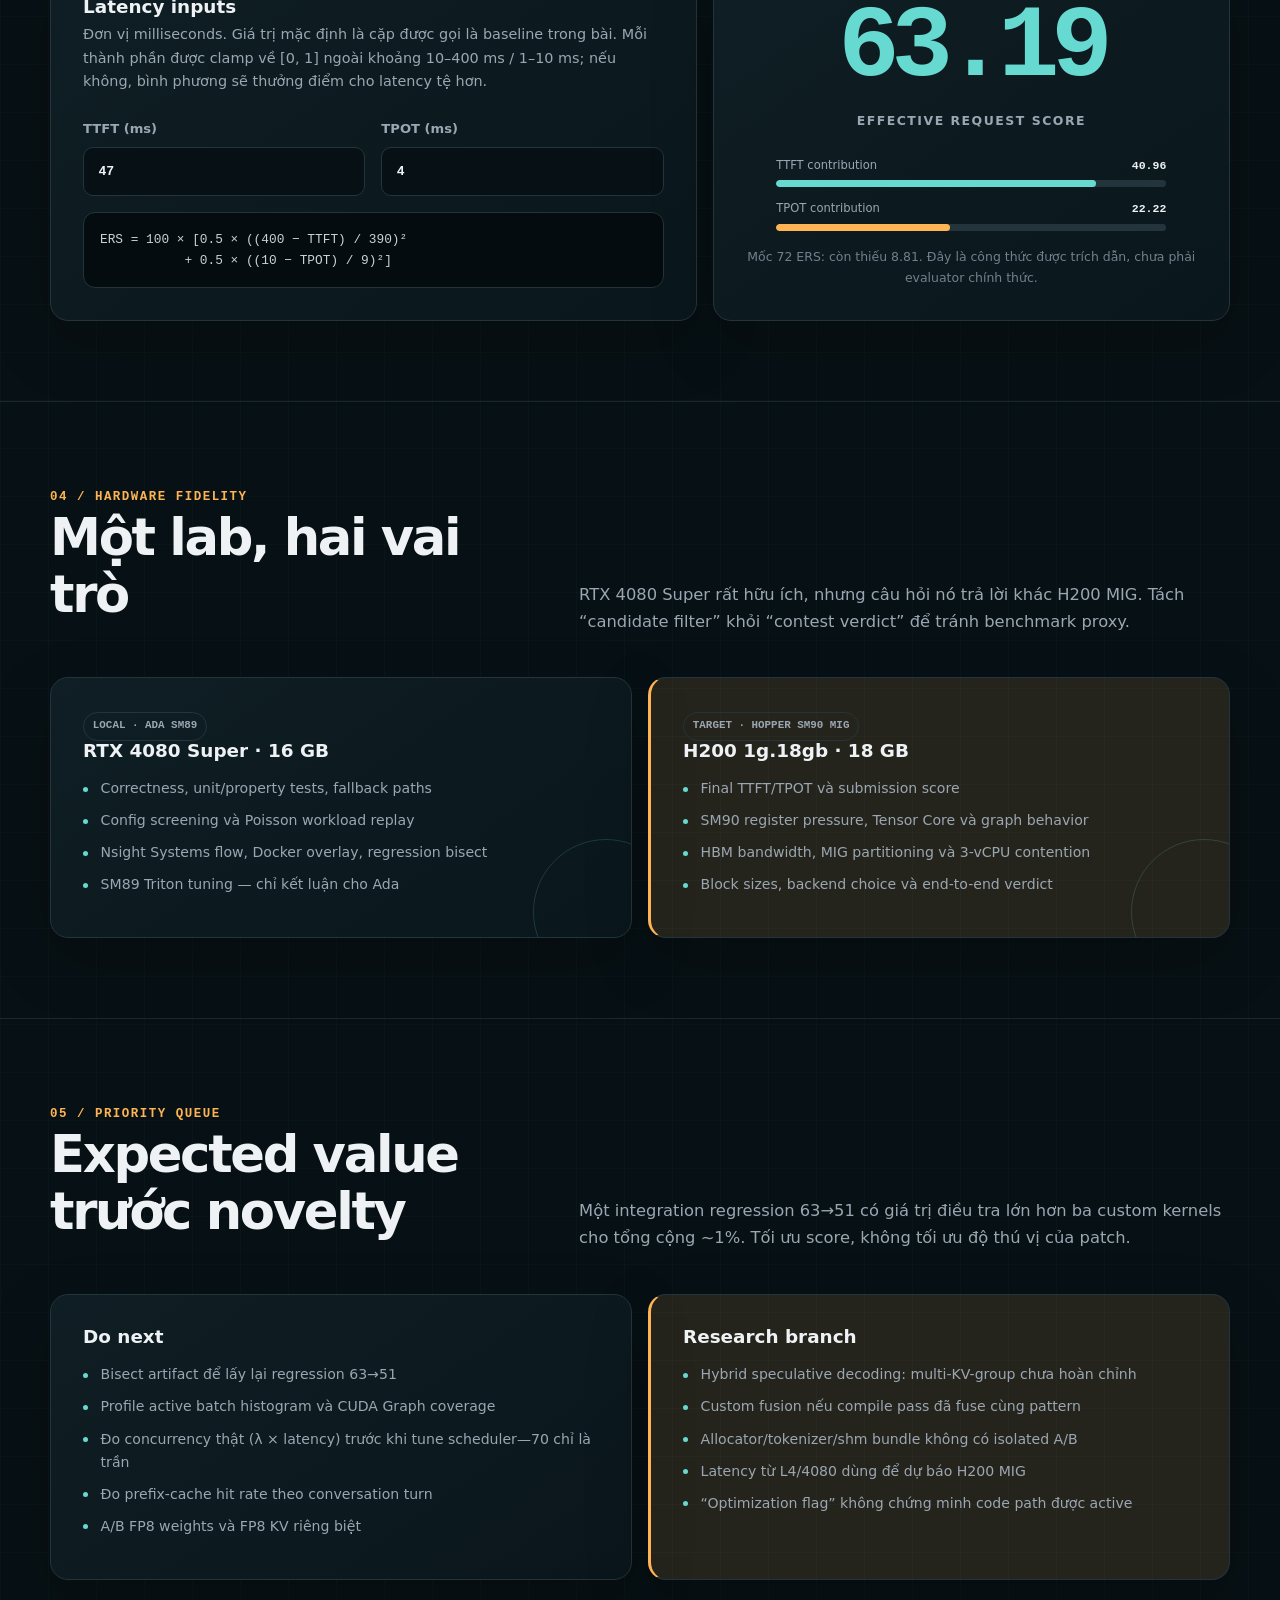
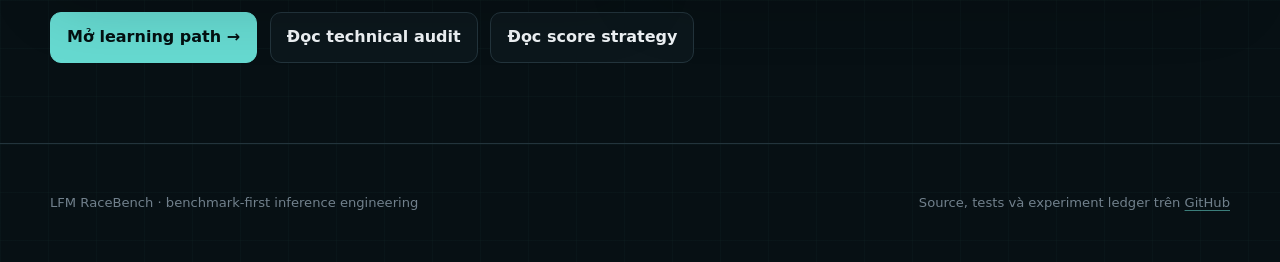
==== commit 17cb366d: "Correct the concurrency, TPOT-floor and gate logic across the docs - Each conversation has at most o" ====
--- a/docs/index.html
+++ b/docs/index.html
@@ -275,7 +275,7 @@
               <ul class="checklist">
                 <li>Bisect artifact để lấy lại regression 63→51</li>
                 <li>Profile active batch histogram và CUDA Graph coverage</li>
-                <li>Tune scheduler/prefill budget quanh 70 active sequences</li>
+                <li>Đo concurrency thật (λ × latency) trước khi tune scheduler—70 chỉ là trần</li>
                 <li>Đo prefix-cache hit rate theo conversation turn</li>
                 <li>A/B FP8 weights và FP8 KV riêng biệt</li>
               </ul>
